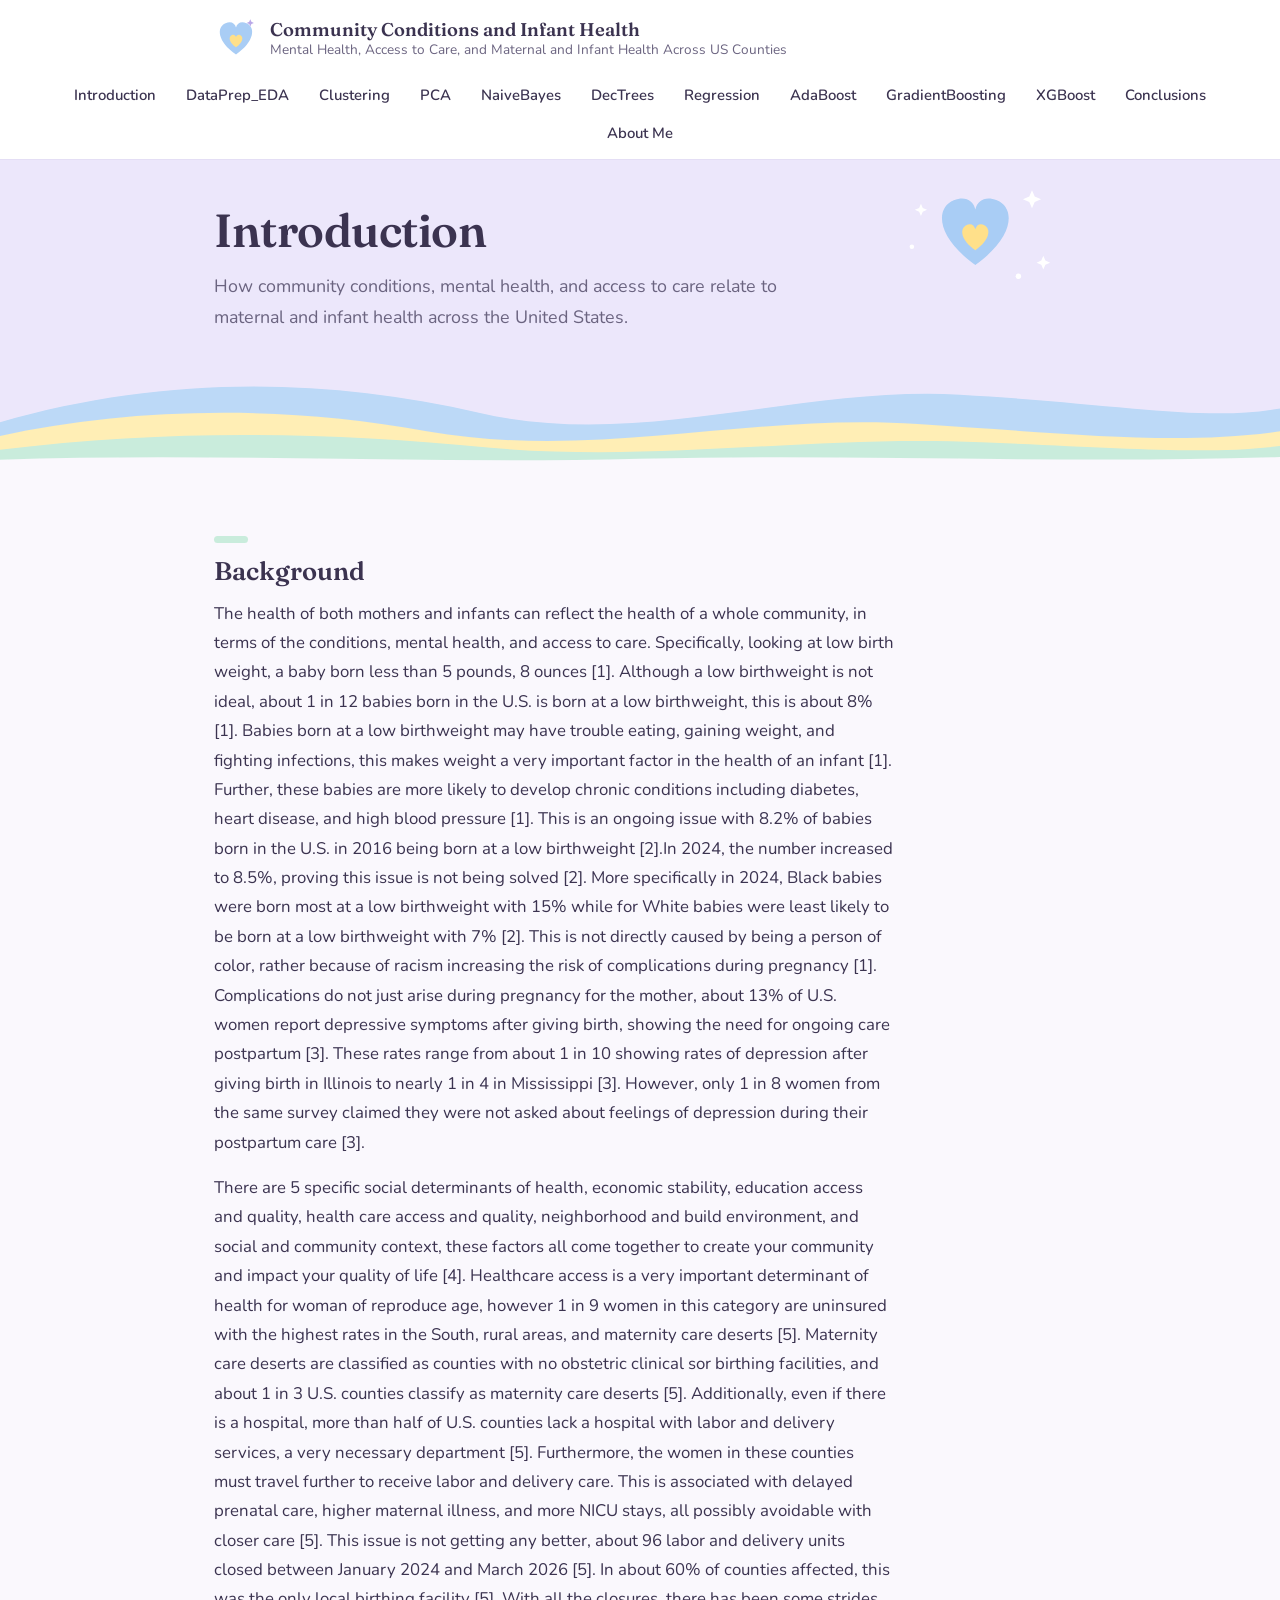
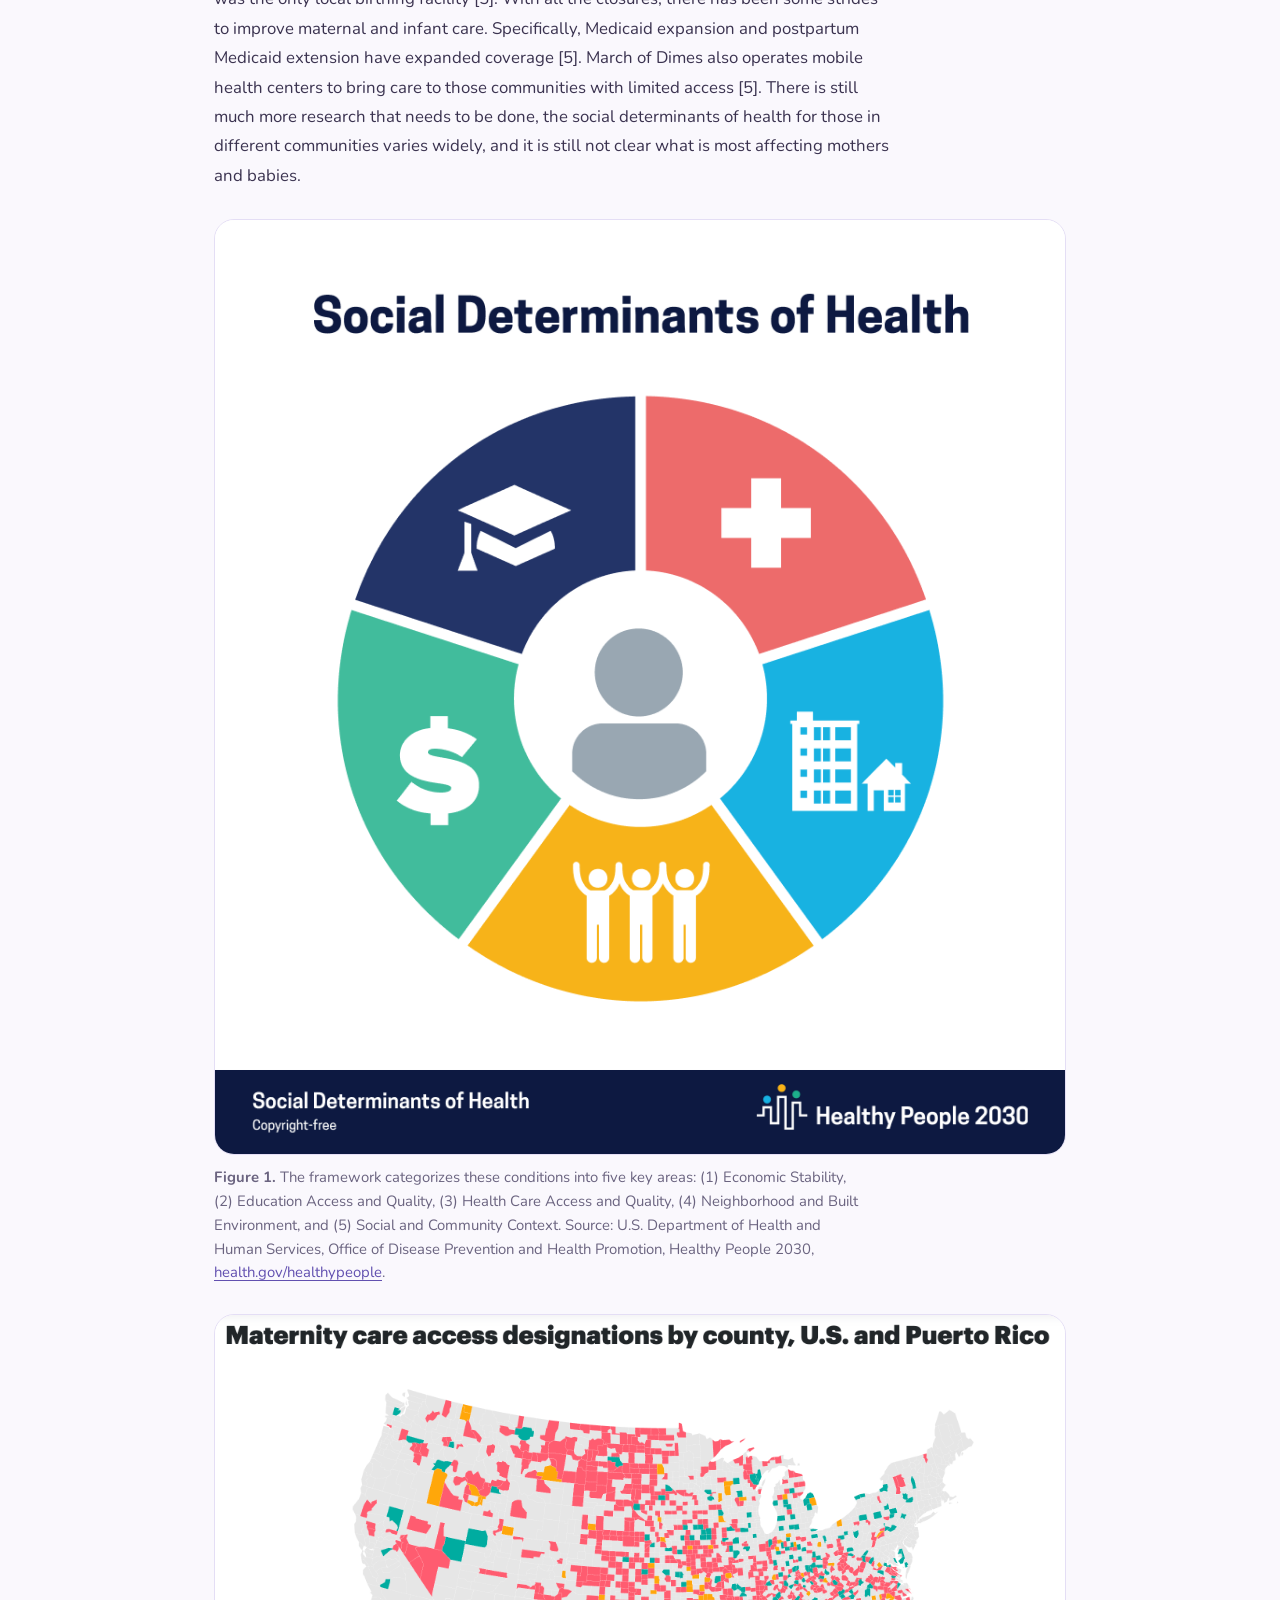
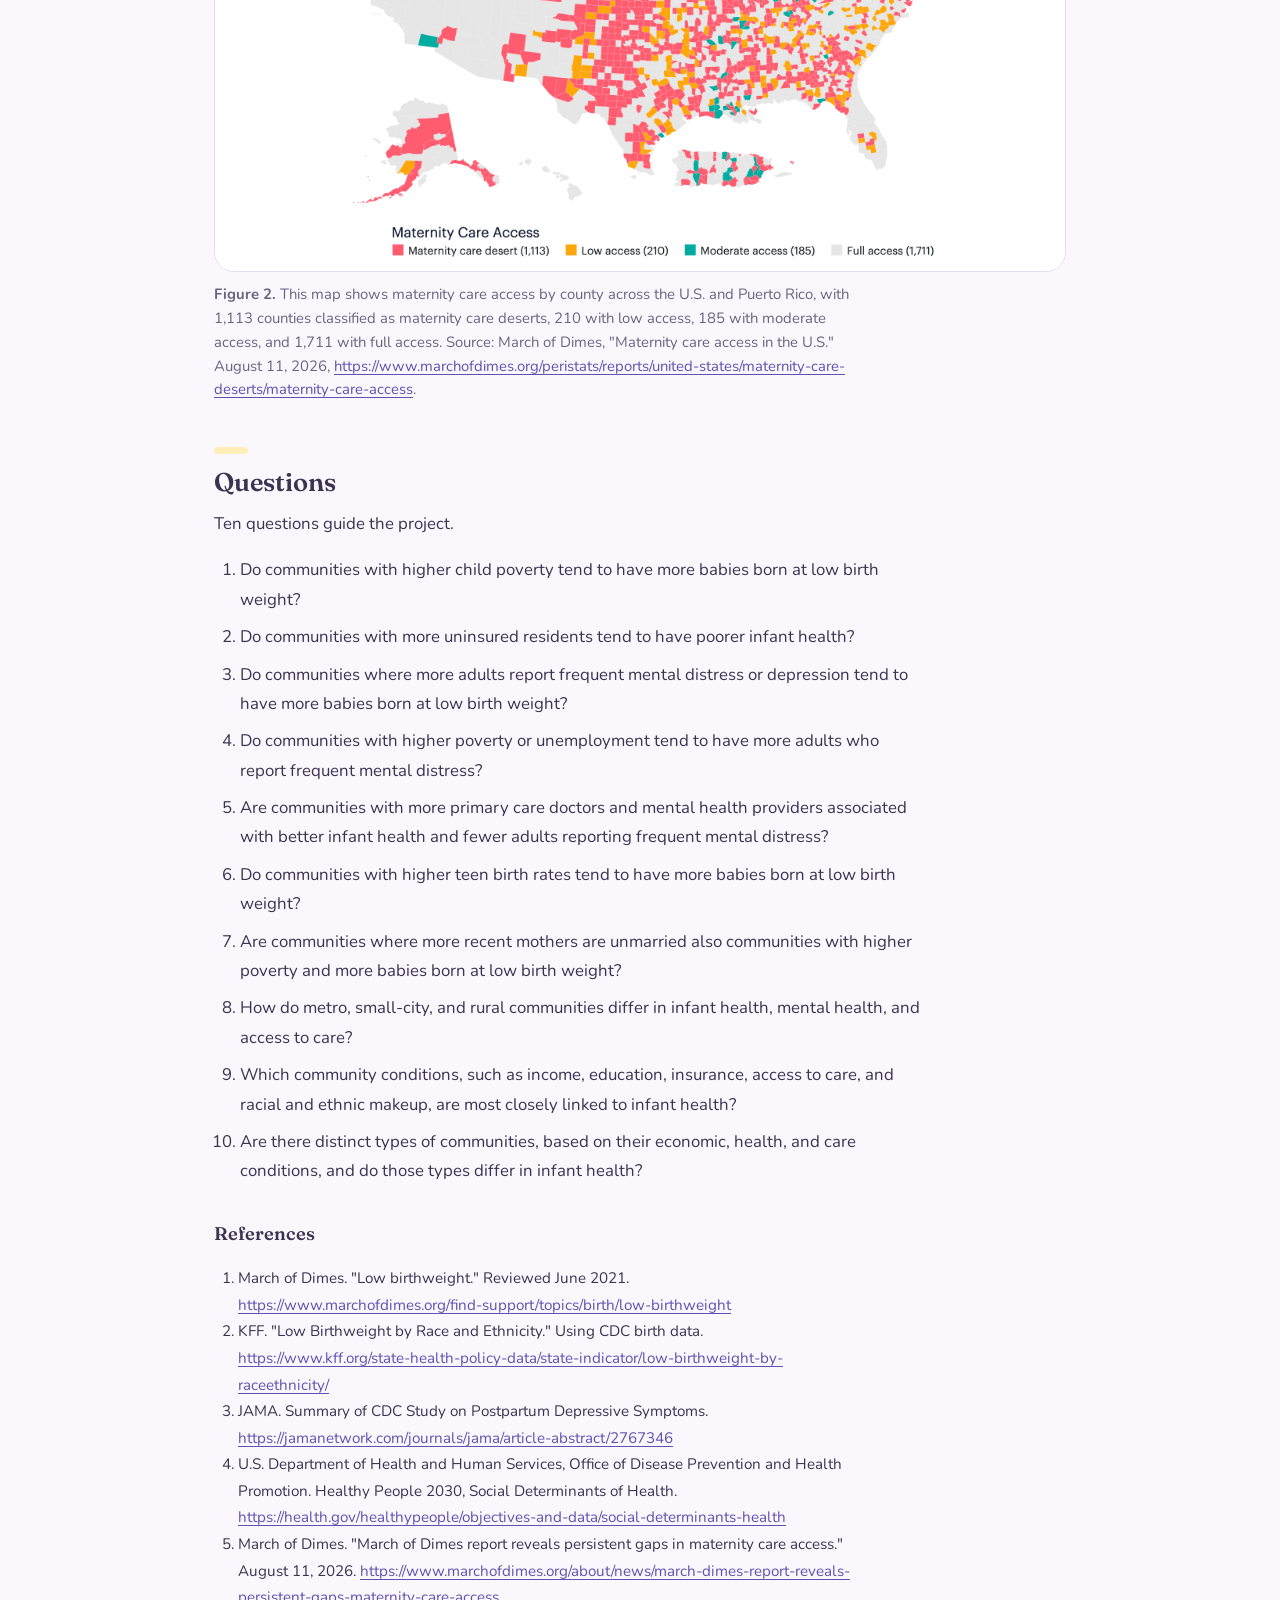
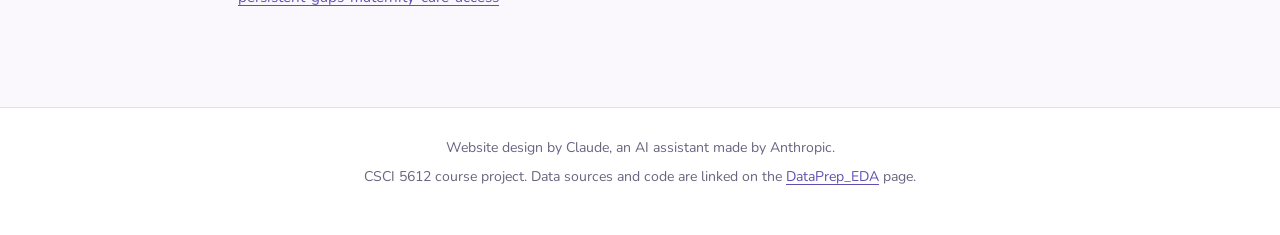
==== index.html @ 8f5b1556 "Revise Figure 2 caption in index.html Updated the caption for Figure 2 to reflect a new source and t" ====
<!DOCTYPE html>
<html lang="en">
<head>
<meta charset="utf-8">
<meta name="viewport" content="width=device-width, initial-scale=1">
<title>Introduction | Community Conditions and Infant Health</title>
<link rel="preconnect" href="https://fonts.googleapis.com">
<link rel="preconnect" href="https://fonts.gstatic.com" crossorigin>
<link href="https://fonts.googleapis.com/css2?family=Fraunces:opsz,wght@9..144,400;9..144,600&family=Nunito:wght@400;600;700&display=swap" rel="stylesheet">
<link rel="stylesheet" href="style.css">
</head>
<body>
<a class="skip" href="#main">Skip to content</a>
<header class="top">
  <div class="wrap">
    <a class="brand" href="index.html">
      <svg class="logo" viewBox="0 0 40 40" aria-hidden="true"><path d="M20 35 C3 23 2 10 10.5 6.5 C15.5 4.5 19 6.5 20 10.5 C21 6.5 24.5 4.5 29.5 6.5 C38 10 37 23 20 35 Z" fill="#a9cdf5"/><path d="M20 28.5 C13.5 24 13 19 16 17.5 C18 16.5 19.5 17.5 20 19.2 C20.5 17.5 22 16.5 24 17.5 C27 19 26.5 24 20 28.5 Z" fill="#ffe08a"/><path d="M33 3l1 2.3 2.3 1-2.3 1L33 9.6l-1-2.3-2.3-1 2.3-1z" fill="#b9a8e8"/></svg>
      <span class="brand-text"><span class="site-title">Community Conditions and Infant Health</span><span class="site-sub">Mental Health, Access to Care, and Maternal and Infant Health Across US Counties</span></span>
    </a>
  </div>
</header>
<nav class="tabs" aria-label="Project sections">
  <div class="wrap">
        <ul>
          <li><a class="tab" href="index.html">Introduction</a></li>
          <li><a class="tab" href="dataprep_eda.html">DataPrep_EDA</a></li>
          <li><a class="tab" href="clustering.html">Clustering</a></li>
          <li><a class="tab" href="pca.html">PCA</a></li>
          <li><a class="tab" href="naivebayes.html">NaiveBayes</a></li>
          <li><a class="tab" href="dectrees.html">DecTrees</a></li>
          <li><a class="tab" href="regression.html">Regression</a></li>
          <li><a class="tab" href="adaboost.html">AdaBoost</a></li>
          <li><a class="tab" href="gradientboosting.html">GradientBoosting</a></li>
          <li><a class="tab" href="xgboost.html">XGBoost</a></li>
          <li><a class="tab" href="conclusions.html">Conclusions</a></li>
          <li><a class="tab" href="about.html">About Me</a></li>
    </ul>
  </div>
</nav>
<div class="band">
  <div class="wrap band-inner">
    <div class="band-text">
      <h1>Introduction</h1>
      <p class="lede">How community conditions, mental health, and access to care relate to maternal and infant health across the United States.</p>
    </div>
    <svg class="art" viewBox="0 0 150 110" aria-hidden="true"><g transform="translate(30 12)"><path d="M40 70 C6 46 4 20 21 13 C31 9 38 13 40 21 C42 13 49 9 59 13 C76 20 74 46 40 70 Z" fill="#a9cdf5"/><path d="M40 57 C27 48 26 38 32 35 C36 33 39 35 40 38.5 C41 35 44 33 48 35 C54 38 53 48 40 57 Z" fill="#ffe08a"/></g><g fill="#ffffff"><path d="M120 16l2.4 5.6 5.6 2.4-5.6 2.4-2.4 5.6-2.4-5.6-5.6-2.4 5.6-2.4z"/><path d="M22 28l1.6 3.8 3.8 1.6-3.8 1.6L22 38.8l-1.6-3.8-3.8-1.6 3.8-1.6z"/><path d="M130 74l1.8 4.2 4.2 1.8-4.2 1.8-1.8 4.2-1.8-4.2-4.2-1.8 4.2-1.8z"/></g><circle cx="108" cy="92" r="2.4" fill="#ffffff"/><circle cx="14" cy="66" r="2" fill="#ffffff"/></svg>
  </div>
  <svg class="hills" viewBox="0 0 1200 120" preserveAspectRatio="none" aria-hidden="true"><path fill="#bcd9f7" d="M0,70 C150,20 300,20 450,60 C600,100 750,30 900,40 C1050,50 1130,70 1200,55 L1200,120 L0,120 Z"/><path fill="#ffeeb5" d="M0,85 C120,55 260,50 400,80 C560,112 700,60 860,72 C1000,82 1100,96 1200,80 L1200,120 L0,120 Z"/><path fill="#c9ecdc" d="M0,100 C160,78 300,80 460,98 C620,114 760,84 920,92 C1050,98 1130,106 1200,96 L1200,120 L0,120 Z"/><path fill="#faf8fd" d="M0,111 C200,103 400,116 600,110 C800,104 1000,116 1200,108 L1200,120 L0,120 Z"/></svg>
</div>
<main id="main" class="wrap">

    <h2>Background</h2>
    <p>The health of both mothers and infants can reflect the health of a whole community, in terms of 
      the conditions, mental health, and access to care. Specifically, looking at low birth weight, a baby 
      born less than 5 pounds, 8 ounces [1]. Although a low birthweight is not ideal, about 1 in 12 babies 
      born in the U.S. is born at a low birthweight, this is about 8% [1]. Babies born at a low birthweight 
      may have trouble eating, gaining weight, and fighting infections, this makes weight a very important 
      factor in the health of an infant [1]. Further, these babies are more likely to develop chronic conditions 
      including diabetes, heart disease, and high blood pressure [1]. This is an ongoing issue with 8.2% of 
      babies born in the U.S. in 2016 being born at a low birthweight [2].In 2024, the number increased to 8.5%, 
      proving this issue is not being solved [2]. More specifically in 2024, Black babies were born most at a low 
      birthweight with 15% while for White babies were least likely to be born at a low birthweight with 7% [2]. 
      This is not directly caused by being a person of color, rather because of racism increasing the risk of 
      complications during pregnancy [1]. Complications do not just arise during pregnancy for the mother, about 
      13% of U.S. women report depressive symptoms after giving birth, showing the need for ongoing care postpartum [3]. 
      These rates range from about 1 in 10 showing rates of depression after giving birth in Illinois to nearly 1 in 4 
      in Mississippi [3]. However, only 1 in 8 women from the same survey claimed they were not asked about feelings of 
      depression during their postpartum care [3]. </p>
    <p>There are 5 specific social determinants of health, economic stability, education access and quality, health care
      access and quality, neighborhood and build environment, and social and community context, these factors all come together 
      to create your community and impact your quality of life [4]. Healthcare access is a very important determinant of health 
      for woman of reproduce age, however 1 in 9 women in this category are uninsured with the highest rates in the South, rural 
      areas, and maternity care deserts [5]. Maternity care deserts are classified as counties with no obstetric clinical sor birthing 
      facilities, and about 1 in 3 U.S. counties classify as maternity care deserts [5]. Additionally, even if there is a hospital, 
      more than half of U.S. counties lack a hospital with labor and delivery services, a very necessary department [5]. Furthermore, 
      the women in these counties must travel further to receive labor and delivery care. This is associated with delayed prenatal 
      care, higher maternal illness, and more NICU stays, all possibly avoidable with closer care [5]. This issue is not getting 
      any better, about 96 labor and delivery units closed between January 2024 and March 2026 [5]. In about 60% of counties 
      affected, this was the only local birthing facility [5]. With all the closures, there has been some strides to improve 
      maternal and infant care. Specifically, Medicaid expansion and postpartum Medicaid extension have expanded coverage [5]. 
      March of Dimes also operates mobile health centers to bring care to those communities with limited access [5]. There is 
      still much more research that needs to be done, the social determinants of health for those in different communities varies 
      widely, and it is still not clear what is most affecting mothers and babies. </p>
    <figure>
  <div class="figbox">
    <a href="images/intro_1.png"><img src="images/intro_1.png" alt="Healthy People 2030 framework showing five areas of social determinants of health" loading="lazy" onerror="this.closest('.figbox').classList.add('missing')"></a>
    <div class="ph">Figure 1 goes here. Save the image as <code>images/intro_1.png</code>.<br>Idea: the Healthy People 2030 social determinants of health graphic</div>
  </div>
  <figcaption><strong>Figure 1.</strong> <span>The framework categorizes these conditions into five key areas: (1) Economic Stability, (2) Education Access and Quality, (3) Health Care Access and Quality, (4) Neighborhood and Built Environment, and (5) Social and Community Context. Source: U.S. Department of Health and Human Services, Office of Disease Prevention and Health Promotion, Healthy People 2030, <a href="https://health.gov/healthypeople/objectives-and-data/social-determinants-health">health.gov/healthypeople</a>.</span></figcaption>
</figure>
  <figure>
  <div class="figbox">
    <a href="images/intro_2.png"><img src="images/intro_2.png" alt="Map of maternity care access designations by U.S. county, showing maternity care deserts, low access, moderate access, and full access areas" loading="lazy" onerror="this.closest('.figbox').classList.add('missing')"></a>
    <div class="ph">Figure 2 goes here. Save the image as <code>images/intro_2.png</code>.<br>Idea: map of maternity care access by county</div>
  </div>
  <figcaption><strong>Figure 2.</strong> <span>This map shows maternity care access by county across the U.S. and Puerto Rico, with 1,113 counties classified as maternity care deserts, 210 with low access, 185 with moderate access, and 1,711 with full access. Source: March of Dimes, "Maternity care access in the U.S." August 11, 2026, <a href="https://www.marchofdimes.org/peristats/reports/united-states/maternity-care-deserts/maternity-care-access">https://www.marchofdimes.org/peristats/reports/united-states/maternity-care-deserts/maternity-care-access</a>.</span></figcaption>
</figure>
  
    <h2>Questions</h2>
    <p>Ten questions guide the project.</p>
    <ol class="questions">
      <li>Do communities with higher child poverty tend to have more babies born at low birth weight?</li>
      <li>Do communities with more uninsured residents tend to have poorer infant health?</li>
      <li>Do communities where more adults report frequent mental distress or depression tend to have more babies born at low birth weight?</li>
      <li>Do communities with higher poverty or unemployment tend to have more adults who report frequent mental distress?</li>
      <li>Are communities with more primary care doctors and mental health providers associated with better infant health and fewer adults reporting frequent mental distress?</li>
      <li>Do communities with higher teen birth rates tend to have more babies born at low birth weight?</li>
      <li>Are communities where more recent mothers are unmarried also communities with higher poverty and more babies born at low birth weight?</li>
      <li>How do metro, small-city, and rural communities differ in infant health, mental health, and access to care?</li>
      <li>Which community conditions, such as income, education, insurance, access to care, and racial and ethnic makeup, are most closely linked to infant health?</li>
      <li>Are there distinct types of communities, based on their economic, health, and care conditions, and do those types differ in infant health?</li>
    </ol>
<div class="intro-references" style="margin: 2rem 0; font-size: 0.95rem;">
  <h3>References</h3>
  <ol style="padding-left: 1.5rem;">
    <li>March of Dimes. "Low birthweight." Reviewed June 2021. <a href="https://www.marchofdimes.org/find-support/topics/birth/low-birthweight" target="_blank">https://www.marchofdimes.org/find-support/topics/birth/low-birthweight</a></li>
    <li>KFF. "Low Birthweight by Race and Ethnicity." Using CDC birth data. <a href="https://www.kff.org/state-health-policy-data/state-indicator/low-birthweight-by-raceethnicity/" target="_blank">https://www.kff.org/state-health-policy-data/state-indicator/low-birthweight-by-raceethnicity/</a></li>
    <li>JAMA. Summary of CDC Study on Postpartum Depressive Symptoms. <a href="https://jamanetwork.com/journals/jama/article-abstract/2767346" target="_blank">https://jamanetwork.com/journals/jama/article-abstract/2767346</a></li>
    <li>U.S. Department of Health and Human Services, Office of Disease Prevention and Health Promotion. Healthy People 2030, Social Determinants of Health. <a href="https://health.gov/healthypeople/objectives-and-data/social-determinants-health" target="_blank">https://health.gov/healthypeople/objectives-and-data/social-determinants-health</a></li>
    <li>March of Dimes. "March of Dimes report reveals persistent gaps in maternity care access." August 11, 2026. <a href="https://www.marchofdimes.org/about/news/march-dimes-report-reveals-persistent-gaps-maternity-care-access" target="_blank">https://www.marchofdimes.org/about/news/march-dimes-report-reveals-persistent-gaps-maternity-care-access</a></li>
  </ol>
</div>
</main>
<footer class="foot">
  <div class="wrap">
    <p>Website design by Claude, an AI assistant made by Anthropic.</p>
    <p>CSCI 5612 course project. Data sources and code are linked on the <a href="dataprep_eda.html">DataPrep_EDA</a> page.</p>
  </div>
</footer>
</body>
</html>
---- style.css ----
/* Soft nursery theme: pastel tiers, rounded shapes, top tab bar */
:root {
  --paper: #faf8fd;
  --white: #ffffff;
  --sky: #ece7fb;
  --ink: #3b3350;
  --muted: #6b6480;
  --line: #e4def5;
  --lilac: #cfc2f5;
  --lilac-soft: #f0ebfc;
  --link: #6250b0;
  --mint: #c9ecdc;
  --butter: #ffeeb5;
  --blue: #bcd9f7;
  --draft-bg: #fff6d4;
  --draft-line: #e2b93f;
  --draft-ink: #5c4a0e;
  --display: "Fraunces", Georgia, "Times New Roman", serif;
  --body: "Nunito", ui-rounded, "SF Pro Rounded", system-ui, -apple-system, "Segoe UI", sans-serif;
}

* { box-sizing: border-box; }

html { scroll-padding-top: 72px; }

body {
  margin: 0;
  background: var(--paper);
  color: var(--ink);
  font-family: var(--body);
  font-size: 1.05rem;
  line-height: 1.75;
}

a { color: var(--link); text-underline-offset: 3px; }
a:hover { text-decoration-thickness: 2px; }
:focus-visible { outline: 3px solid var(--link); outline-offset: 2px; border-radius: 4px; }

.skip { position: absolute; left: -999px; top: 8px; z-index: 20; padding: 8px 14px; border-radius: 999px; background: var(--white); color: var(--ink); }
.skip:focus { left: 8px; }

.wrap { width: 100%; max-width: 900px; margin: 0 auto; padding-left: 24px; padding-right: 24px; }

/* brand */
.top { background: var(--white); }
.brand { display: flex; align-items: center; gap: 12px; padding: 16px 0 10px; color: var(--ink); text-decoration: none; }
.logo { width: 44px; height: 44px; flex: none; }
.brand-text { display: flex; flex-direction: column; line-height: 1.25; }
.site-title { font-family: var(--display); font-weight: 600; font-size: 1.15rem; }
.site-sub { color: var(--muted); font-size: 0.85rem; }

/* tab bar */
.tabs { position: sticky; top: 0; z-index: 10; background: rgba(255, 255, 255, 0.94); border-bottom: 1px solid var(--line); backdrop-filter: blur(6px); }
.tabs .wrap { max-width: 1240px; }
.tabs ul { display: flex; flex-wrap: wrap; justify-content: center; gap: 4px; margin: 0; padding: 8px 0; list-style: none; }
.tabs li { max-width: none; }
.tab { display: block; padding: 6px 13px; border-radius: 999px; color: var(--ink); font-size: 0.93rem; font-weight: 600; line-height: 1.5; text-decoration: none; }
.tab:hover { background: var(--lilac-soft); }
.tab[aria-current="page"] { background: var(--lilac); font-weight: 700; }

/* page title band */
.band { position: relative; background: var(--sky); }
.band-inner { position: relative; padding-top: 44px; padding-bottom: 28px; }
.band-text { position: relative; z-index: 1; }
.art { position: absolute; right: 24px; top: 12px; width: 170px; height: auto; }
.hills { display: block; width: 100%; height: 110px; margin-top: -4px; }

h1 { margin: 0 0 0.3em; font-family: var(--display); font-weight: 600; font-size: clamp(2rem, 5vw, 2.9rem); line-height: 1.15; letter-spacing: -0.01em; }
.lede { max-width: 52ch; margin: 0; color: var(--muted); font-size: 1.12rem; }

/* content */
main { padding-top: 24px; padding-bottom: 64px; }

h2 { margin: 2.8rem 0 0.7rem; font-family: var(--display); font-weight: 600; font-size: 1.6rem; line-height: 1.25; }
h2::before { content: ""; display: block; width: 34px; height: 7px; margin-bottom: 12px; border-radius: 999px; background: var(--mint); }
h2:nth-of-type(3n+2)::before { background: var(--butter); }
h2:nth-of-type(3n)::before { background: var(--blue); }

h3 { margin: 1.8rem 0 0.4rem; font-family: var(--display); font-weight: 600; font-size: 1.15rem; }

p, li { max-width: 68ch; }
p { margin: 0 0 1rem; }

.contents { display: flex; flex-wrap: wrap; gap: 8px; margin: 0 0 0.5rem; padding: 0; list-style: none; }
.contents li { max-width: none; }
.contents a { display: block; padding: 3px 14px; border-radius: 999px; background: var(--lilac-soft); text-decoration: none; font-weight: 600; font-size: 0.92rem; }
.contents a:hover { background: var(--lilac); }

.questions { padding-left: 1.6rem; }
.questions li { margin-bottom: 0.5rem; }
.draft-li { padding: 3px 12px; border-radius: 10px; background: var(--draft-bg); color: var(--draft-ink); }

/* draft notes and empty states */
.draft { max-width: 68ch; margin: 1rem 0; padding: 12px 18px; border: 2px dashed var(--draft-line); border-radius: 16px; background: var(--draft-bg); color: var(--draft-ink); font-size: 0.97rem; line-height: 1.6; }
.draft::before { content: "Draft note. Replace this box. "; font-weight: 700; }
.draft-inline { padding: 0 6px; border-radius: 6px; background: var(--draft-bg); color: var(--draft-ink); }
.soon { padding: 6px 0 6px 16px; border-left: 4px solid var(--lilac); color: var(--muted); }

/* tables */
.table-wrap { margin: 1rem 0 1.6rem; overflow-x: auto; border: 1px solid var(--line); border-radius: 16px; background: var(--white); }
table { width: 100%; border-collapse: collapse; font-size: 0.93rem; line-height: 1.5; }
th, td { padding: 11px 14px; border-bottom: 1px solid var(--line); text-align: left; vertical-align: top; }
tbody tr:last-child td { border-bottom: 0; }
th { background: var(--lilac-soft); font-weight: 700; }
.num { text-align: right; white-space: nowrap; font-variant-numeric: tabular-nums; }
th.num { text-align: right; }

/* code */
pre { margin: 0.5rem 0 1.4rem; padding: 14px 18px; overflow-x: auto; border-radius: 16px; background: var(--lilac-soft); font-size: 0.85rem; line-height: 1.6; }
code { font-family: ui-monospace, SFMono-Regular, Menlo, Consolas, monospace; font-size: 0.9em; }
pre code { font-size: inherit; }

details { margin: 1rem 0; }
summary { cursor: pointer; font-weight: 700; }

/* figures */
figure { margin: 1.8rem 0; }
.figbox { overflow: hidden; border: 1px solid var(--line); border-radius: 20px; background: var(--white); }
.figbox img { display: block; width: 100%; height: auto; }
.figbox .ph { display: none; margin: 12px; padding: 56px 24px; border: 2px dashed var(--draft-line); border-radius: 14px; background: var(--draft-bg); color: var(--draft-ink); font-size: 0.95rem; text-align: center; }
.figbox.missing img { display: none; }
.figbox.missing .ph { display: block; }
figcaption { max-width: 72ch; margin-top: 0.7rem; color: var(--muted); font-size: 0.93rem; line-height: 1.6; }
.figrow { display: grid; grid-template-columns: repeat(auto-fit, minmax(240px, 1fr)); gap: 20px; }
.figrow figure { margin: 0.5rem 0; }
.figrow .ph { padding: 32px 12px; }

/* footer */
.foot { padding: 28px 0 40px; background: var(--white); border-top: 1px solid var(--line); color: var(--muted); font-size: 0.88rem; text-align: center; }
.foot p { max-width: none; margin: 0 0 0.3rem; }

/* narrow screens */
@media (max-width: 760px) {
  .wrap { padding-left: 16px; padding-right: 16px; }
  .site-sub { display: none; }
  .tabs ul { flex-wrap: nowrap; justify-content: flex-start; overflow-x: auto; }
  .tab { white-space: nowrap; }
  .art { display: none; }
  .band-inner { padding-top: 32px; }
  .hills { height: 72px; }
}
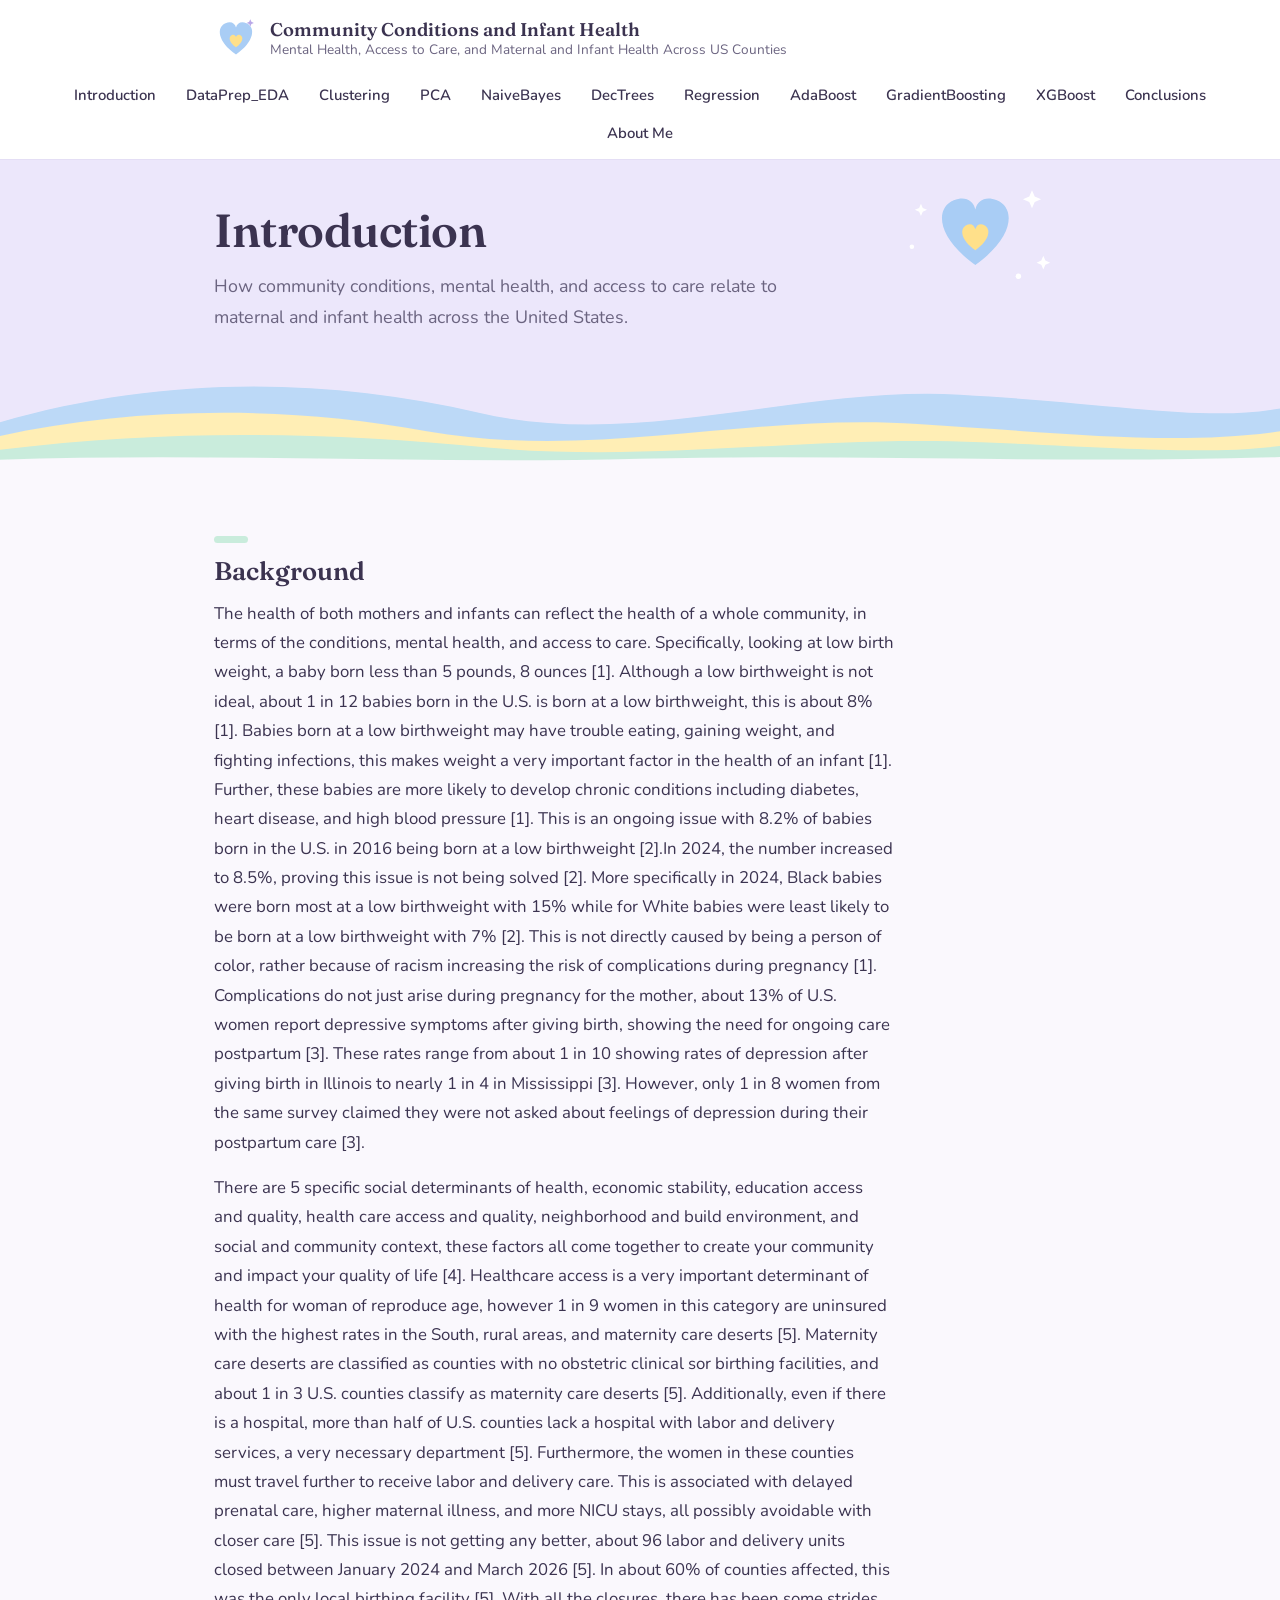
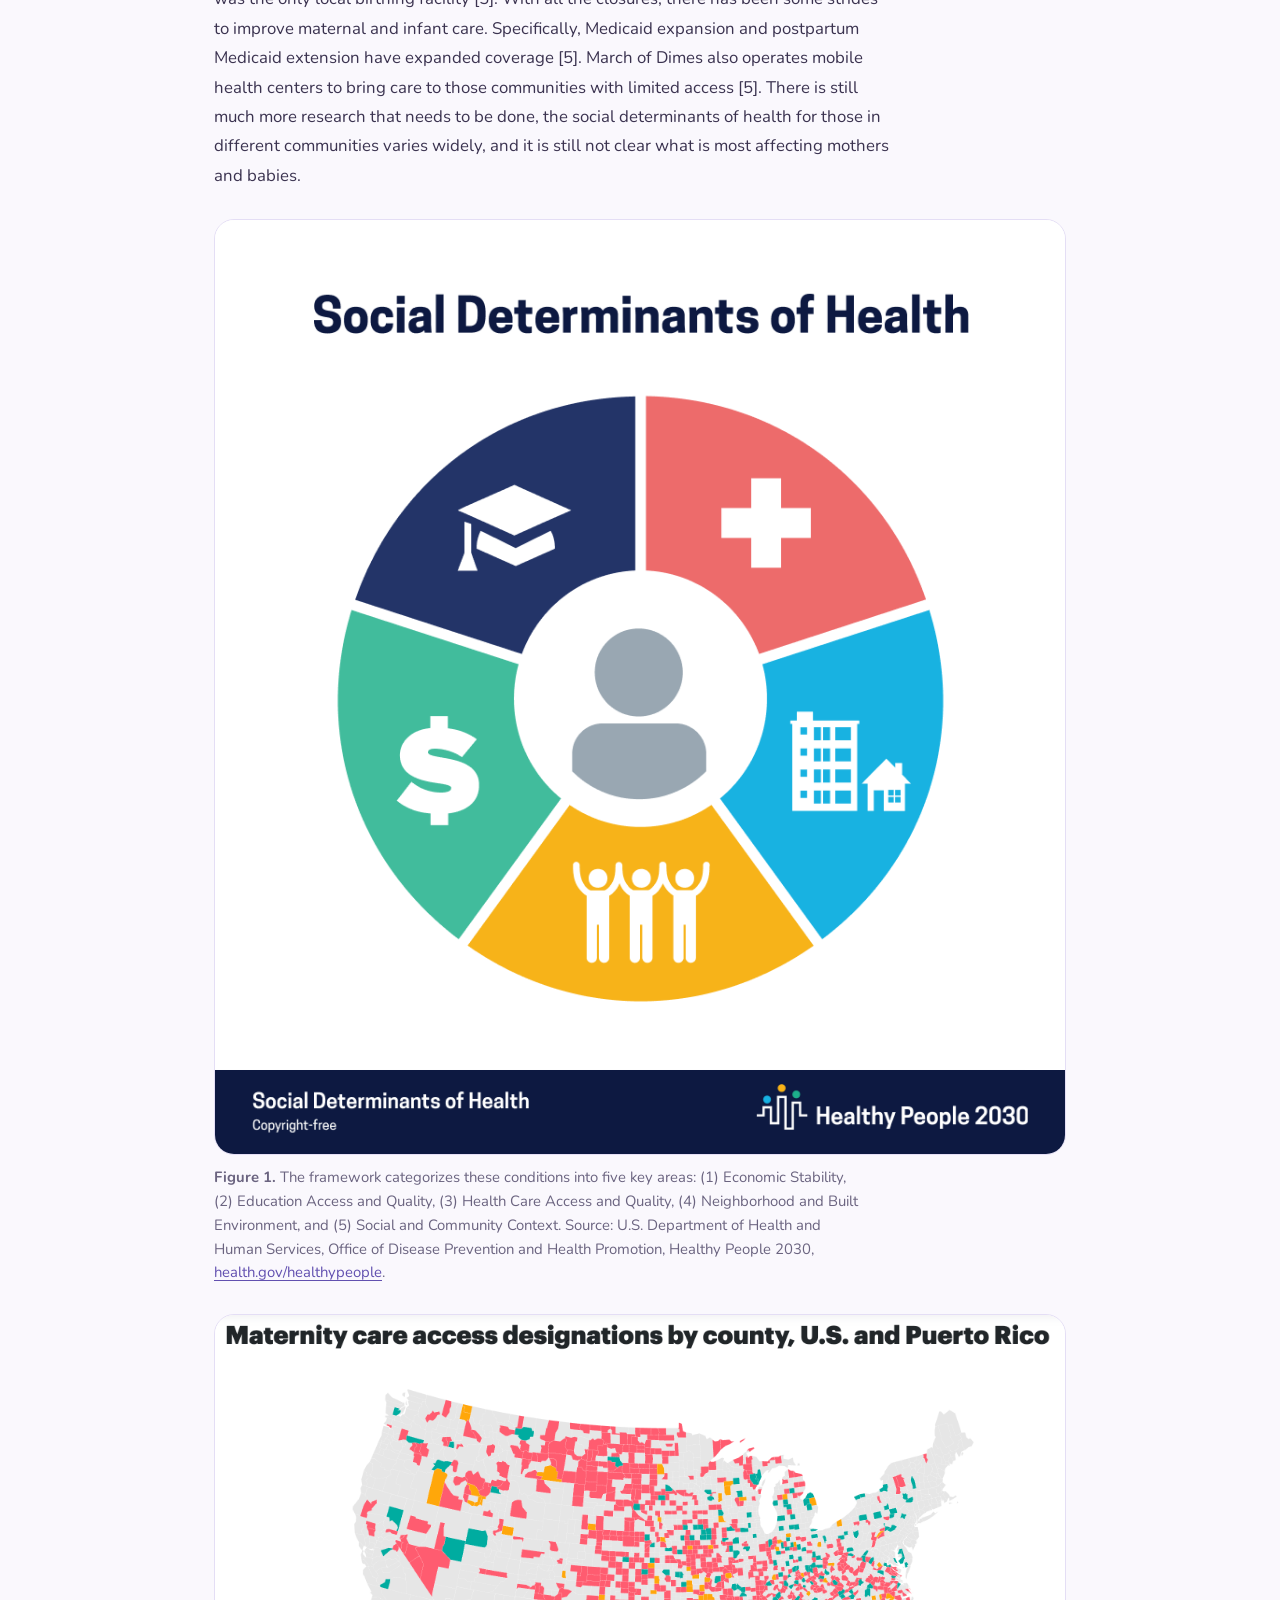
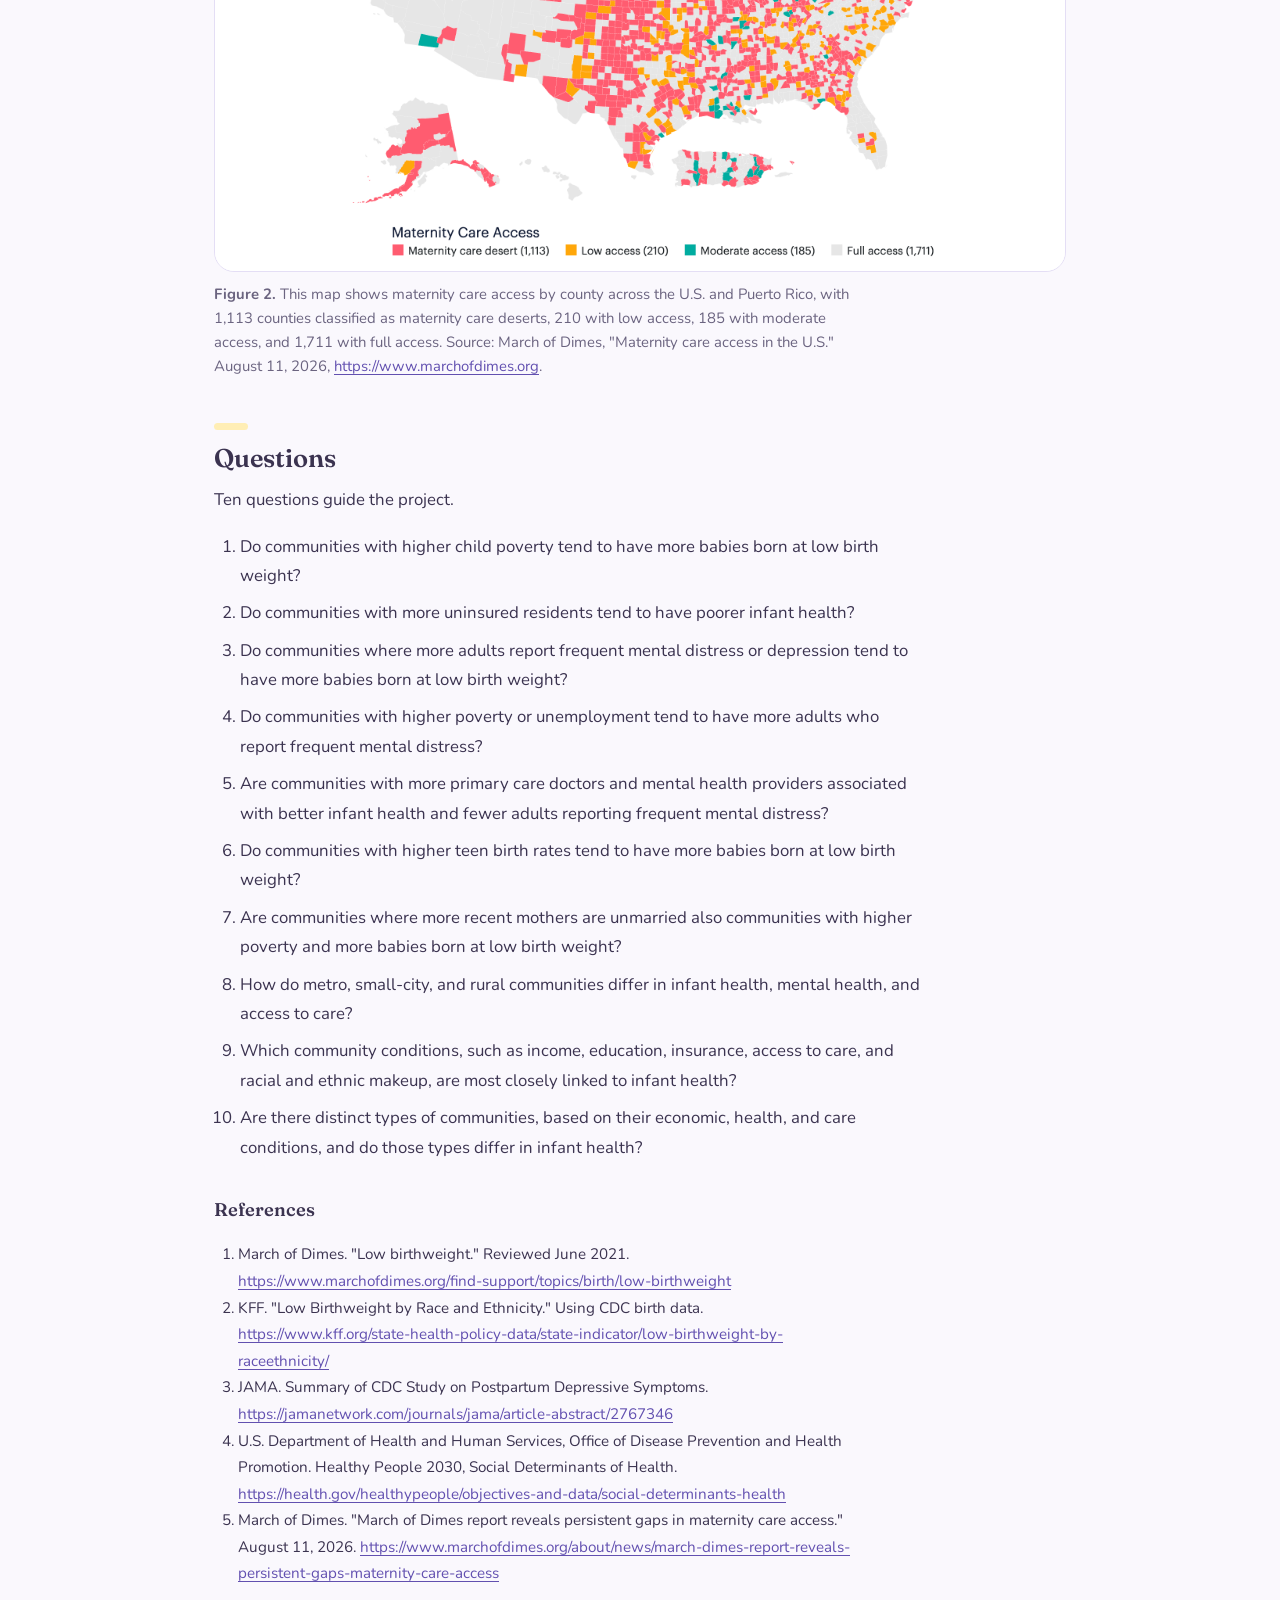
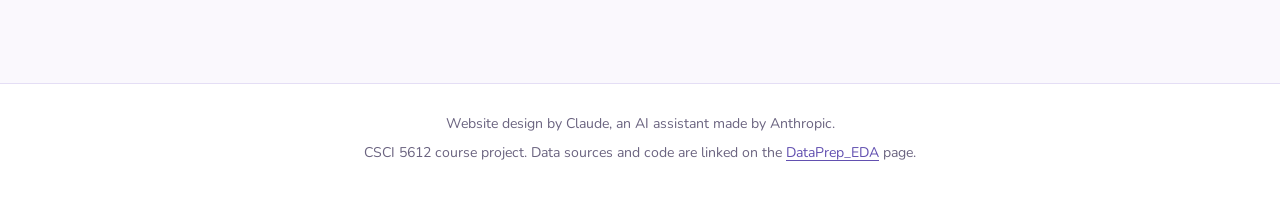
==== commit 345fc3c9: "Revise Figure 2 caption in index.html Updated the figure caption for Figure 2 to include a shortened" ====
--- a/index.html
+++ b/index.html
@@ -93,7 +93,7 @@
     <a href="images/intro_2.png"><img src="images/intro_2.png" alt="Map of maternity care access designations by U.S. county, showing maternity care deserts, low access, moderate access, and full access areas" loading="lazy" onerror="this.closest('.figbox').classList.add('missing')"></a>
     <div class="ph">Figure 2 goes here. Save the image as <code>images/intro_2.png</code>.<br>Idea: map of maternity care access by county</div>
   </div>
-  <figcaption><strong>Figure 2.</strong> <span>This map shows maternity care access by county across the U.S. and Puerto Rico, with 1,113 counties classified as maternity care deserts, 210 with low access, 185 with moderate access, and 1,711 with full access. Source: March of Dimes, "Maternity care access in the U.S." August 11, 2026, <a href="https://www.marchofdimes.org/peristats/reports/united-states/maternity-care-deserts/maternity-care-access">https://www.marchofdimes.org/peristats/reports/united-states/maternity-care-deserts/maternity-care-access</a>.</span></figcaption>
+  <figcaption><strong>Figure 2.</strong> <span>This map shows maternity care access by county across the U.S. and Puerto Rico, with 1,113 counties classified as maternity care deserts, 210 with low access, 185 with moderate access, and 1,711 with full access. Source: March of Dimes, "Maternity care access in the U.S." August 11, 2026, <a href="https://www.marchofdimes.org/peristats/reports/united-states/maternity-care-deserts/maternity-care-access">https://www.marchofdimes.org</a>.</span></figcaption>
 </figure>
   
     <h2>Questions</h2>
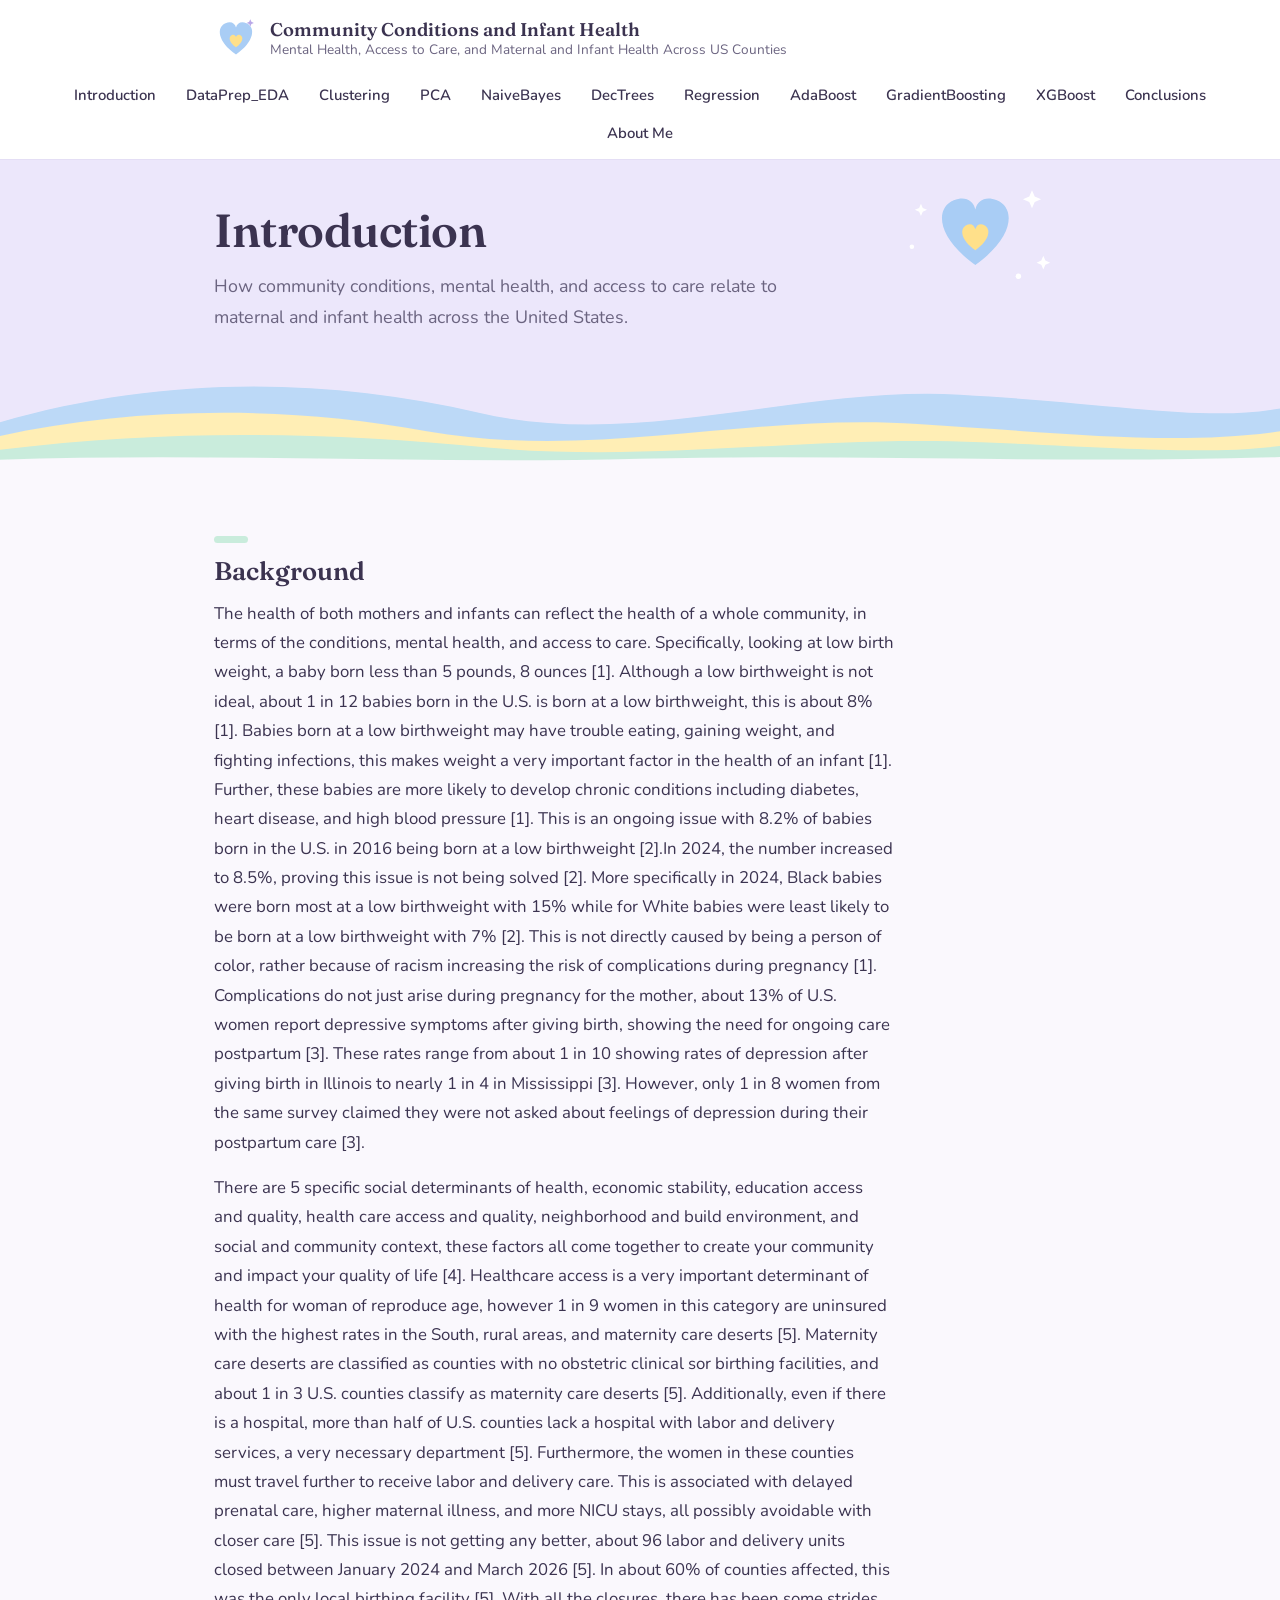
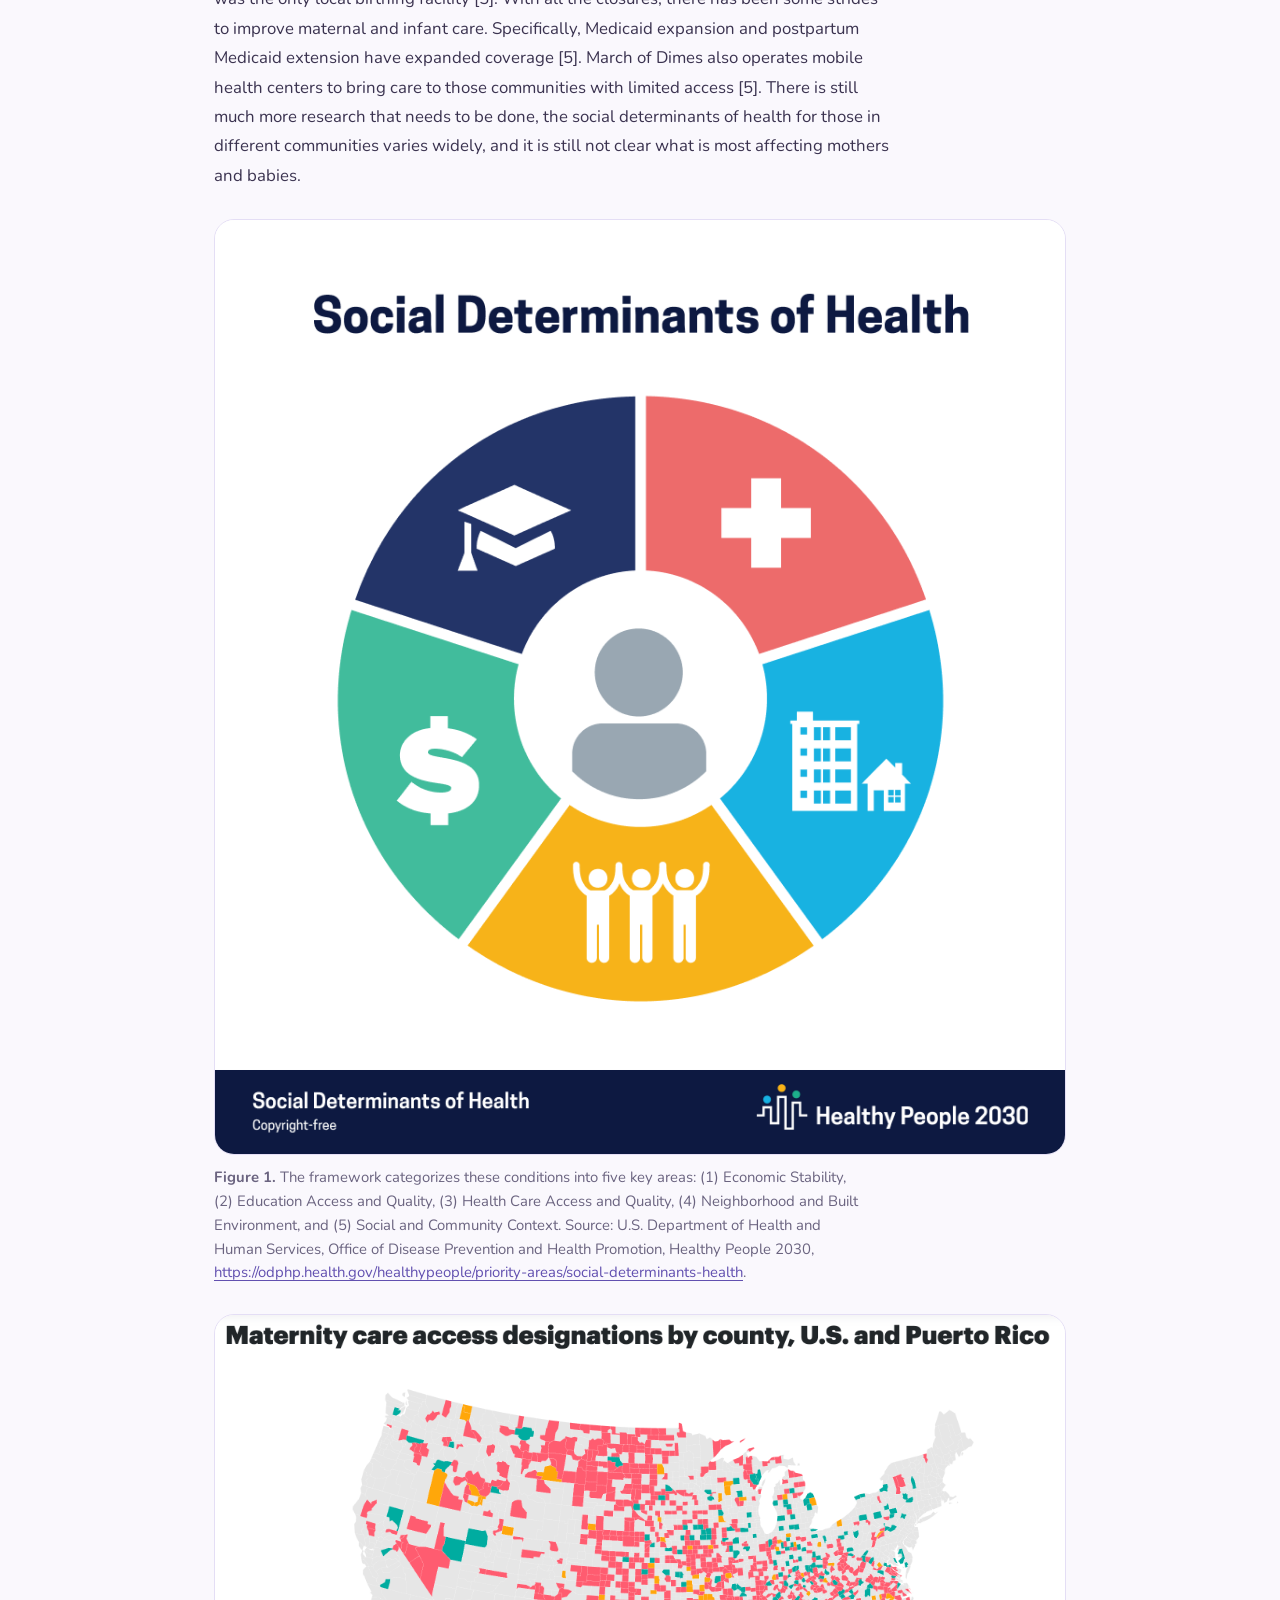
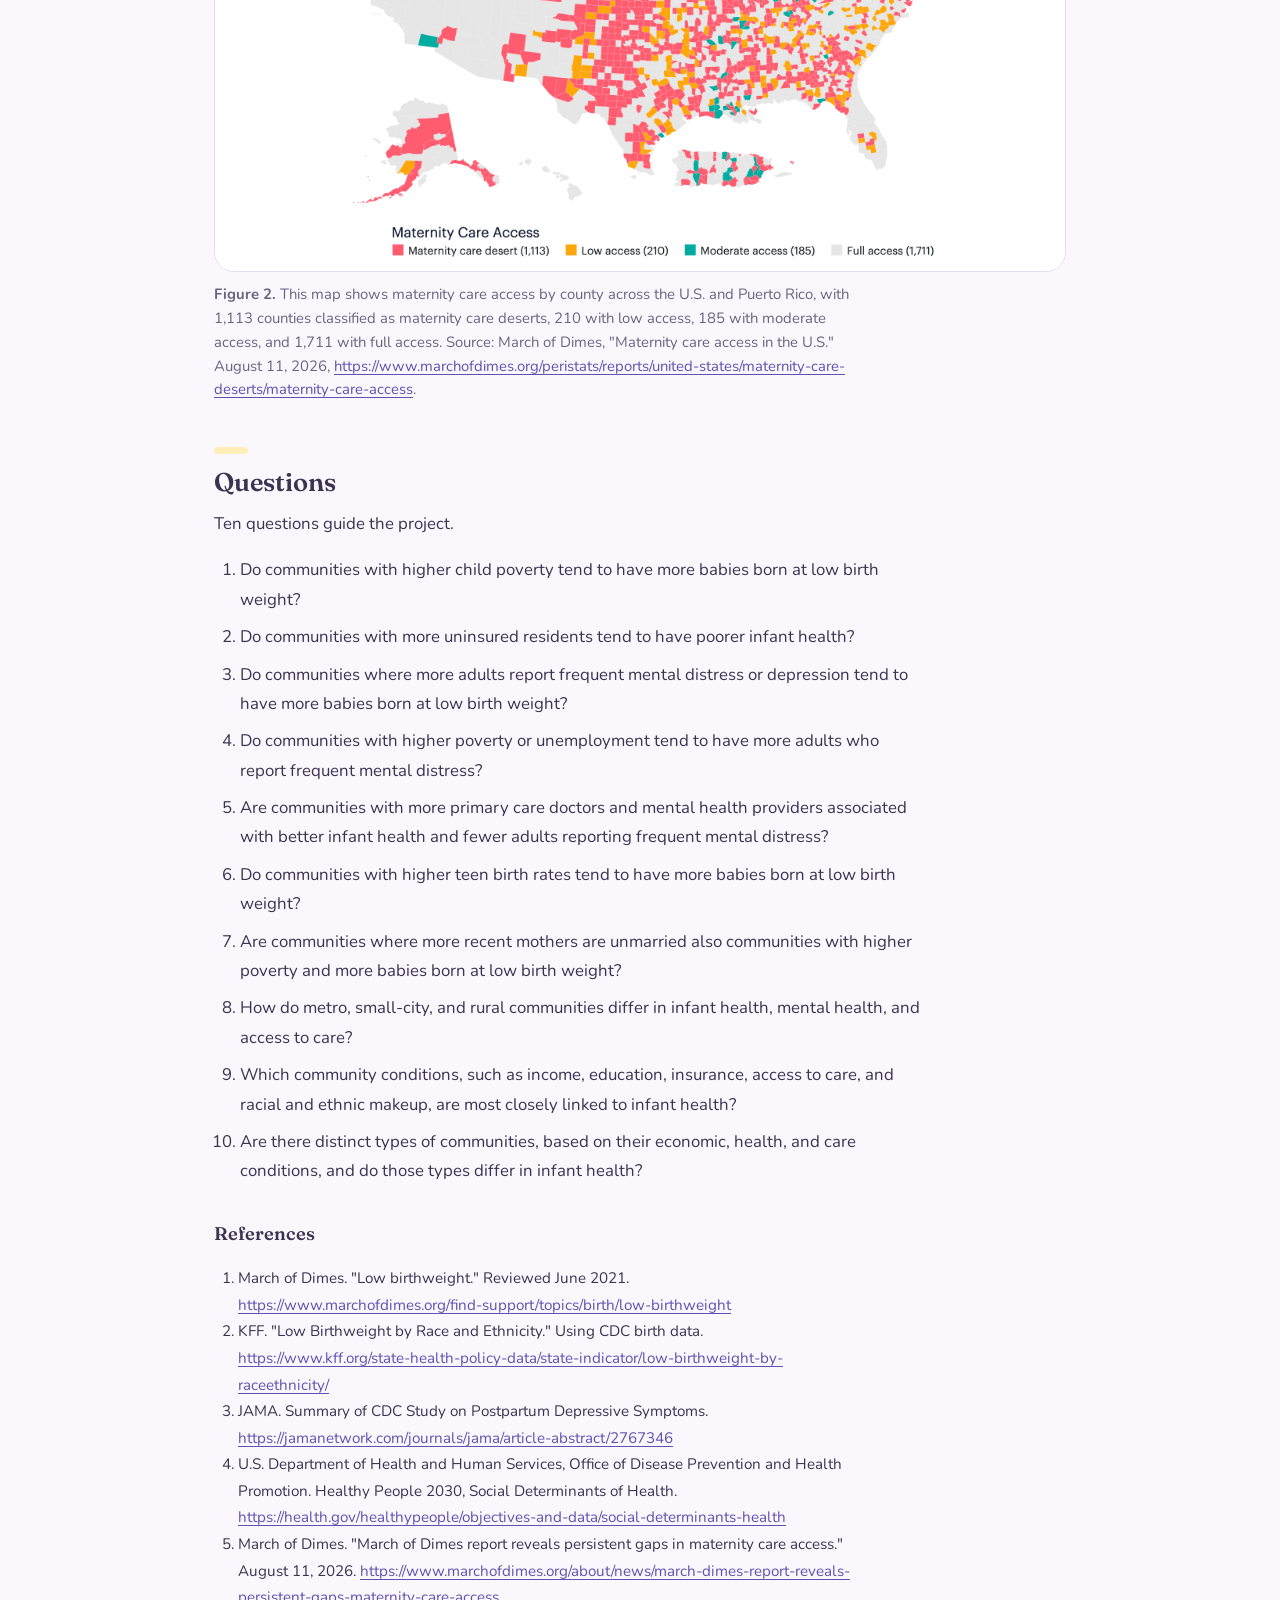
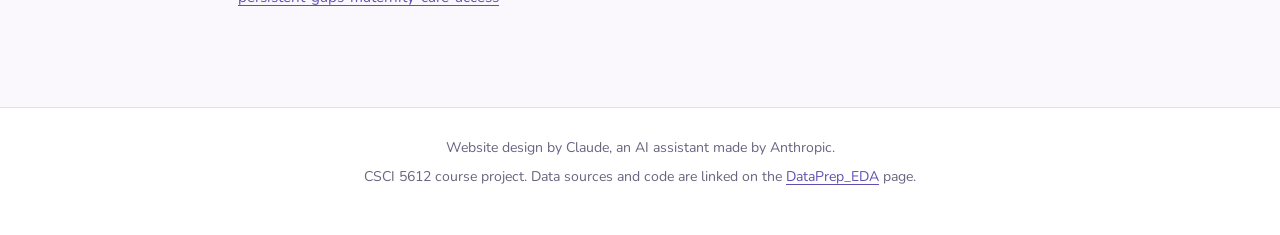
==== commit 0e3f0945: "Update figure captions for clarity and links" ====
--- a/index.html
+++ b/index.html
@@ -86,14 +86,14 @@
     <a href="images/intro_1.png"><img src="images/intro_1.png" alt="Healthy People 2030 framework showing five areas of social determinants of health" loading="lazy" onerror="this.closest('.figbox').classList.add('missing')"></a>
     <div class="ph">Figure 1 goes here. Save the image as <code>images/intro_1.png</code>.<br>Idea: the Healthy People 2030 social determinants of health graphic</div>
   </div>
-  <figcaption><strong>Figure 1.</strong> <span>The framework categorizes these conditions into five key areas: (1) Economic Stability, (2) Education Access and Quality, (3) Health Care Access and Quality, (4) Neighborhood and Built Environment, and (5) Social and Community Context. Source: U.S. Department of Health and Human Services, Office of Disease Prevention and Health Promotion, Healthy People 2030, <a href="https://health.gov/healthypeople/objectives-and-data/social-determinants-health">health.gov/healthypeople</a>.</span></figcaption>
+  <figcaption><strong>Figure 1.</strong> <span>The framework categorizes these conditions into five key areas: (1) Economic Stability, (2) Education Access and Quality, (3) Health Care Access and Quality, (4) Neighborhood and Built Environment, and (5) Social and Community Context. Source: U.S. Department of Health and Human Services, Office of Disease Prevention and Health Promotion, Healthy People 2030, <a href="https://health.gov/healthypeople/objectives-and-data/social-determinants-health">https://odphp.health.gov/healthypeople/priority-areas/social-determinants-health</a>.</span></figcaption>
 </figure>
   <figure>
   <div class="figbox">
     <a href="images/intro_2.png"><img src="images/intro_2.png" alt="Map of maternity care access designations by U.S. county, showing maternity care deserts, low access, moderate access, and full access areas" loading="lazy" onerror="this.closest('.figbox').classList.add('missing')"></a>
     <div class="ph">Figure 2 goes here. Save the image as <code>images/intro_2.png</code>.<br>Idea: map of maternity care access by county</div>
   </div>
-  <figcaption><strong>Figure 2.</strong> <span>This map shows maternity care access by county across the U.S. and Puerto Rico, with 1,113 counties classified as maternity care deserts, 210 with low access, 185 with moderate access, and 1,711 with full access. Source: March of Dimes, "Maternity care access in the U.S." August 11, 2026, <a href="https://www.marchofdimes.org/peristats/reports/united-states/maternity-care-deserts/maternity-care-access">https://www.marchofdimes.org</a>.</span></figcaption>
+  <figcaption><strong>Figure 2.</strong> <span>This map shows maternity care access by county across the U.S. and Puerto Rico, with 1,113 counties classified as maternity care deserts, 210 with low access, 185 with moderate access, and 1,711 with full access. Source: March of Dimes, "Maternity care access in the U.S." August 11, 2026, <a href="https://www.marchofdimes.org/peristats/reports/united-states/maternity-care-deserts/maternity-care-access">https://www.marchofdimes.org/peristats/reports/united-states/maternity-care-deserts/maternity-care-access</a>.</span></figcaption>
 </figure>
   
     <h2>Questions</h2>
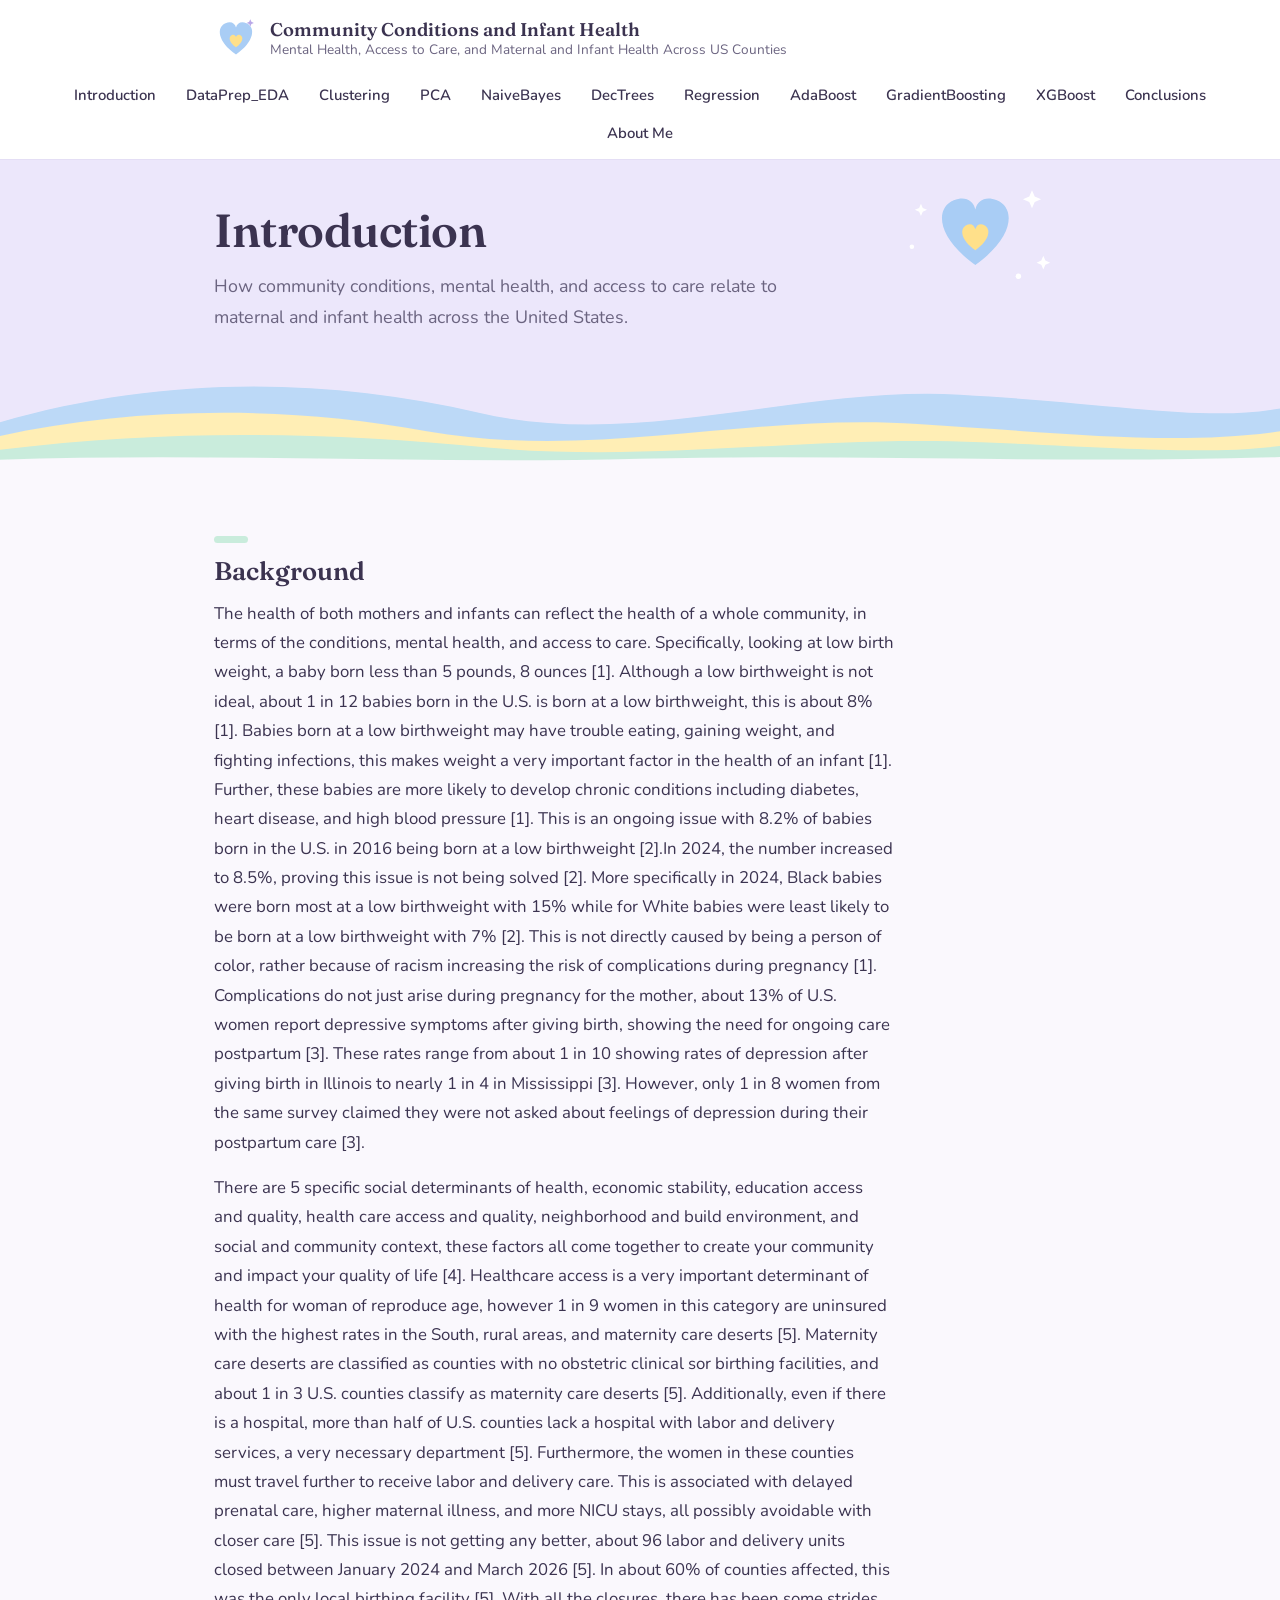
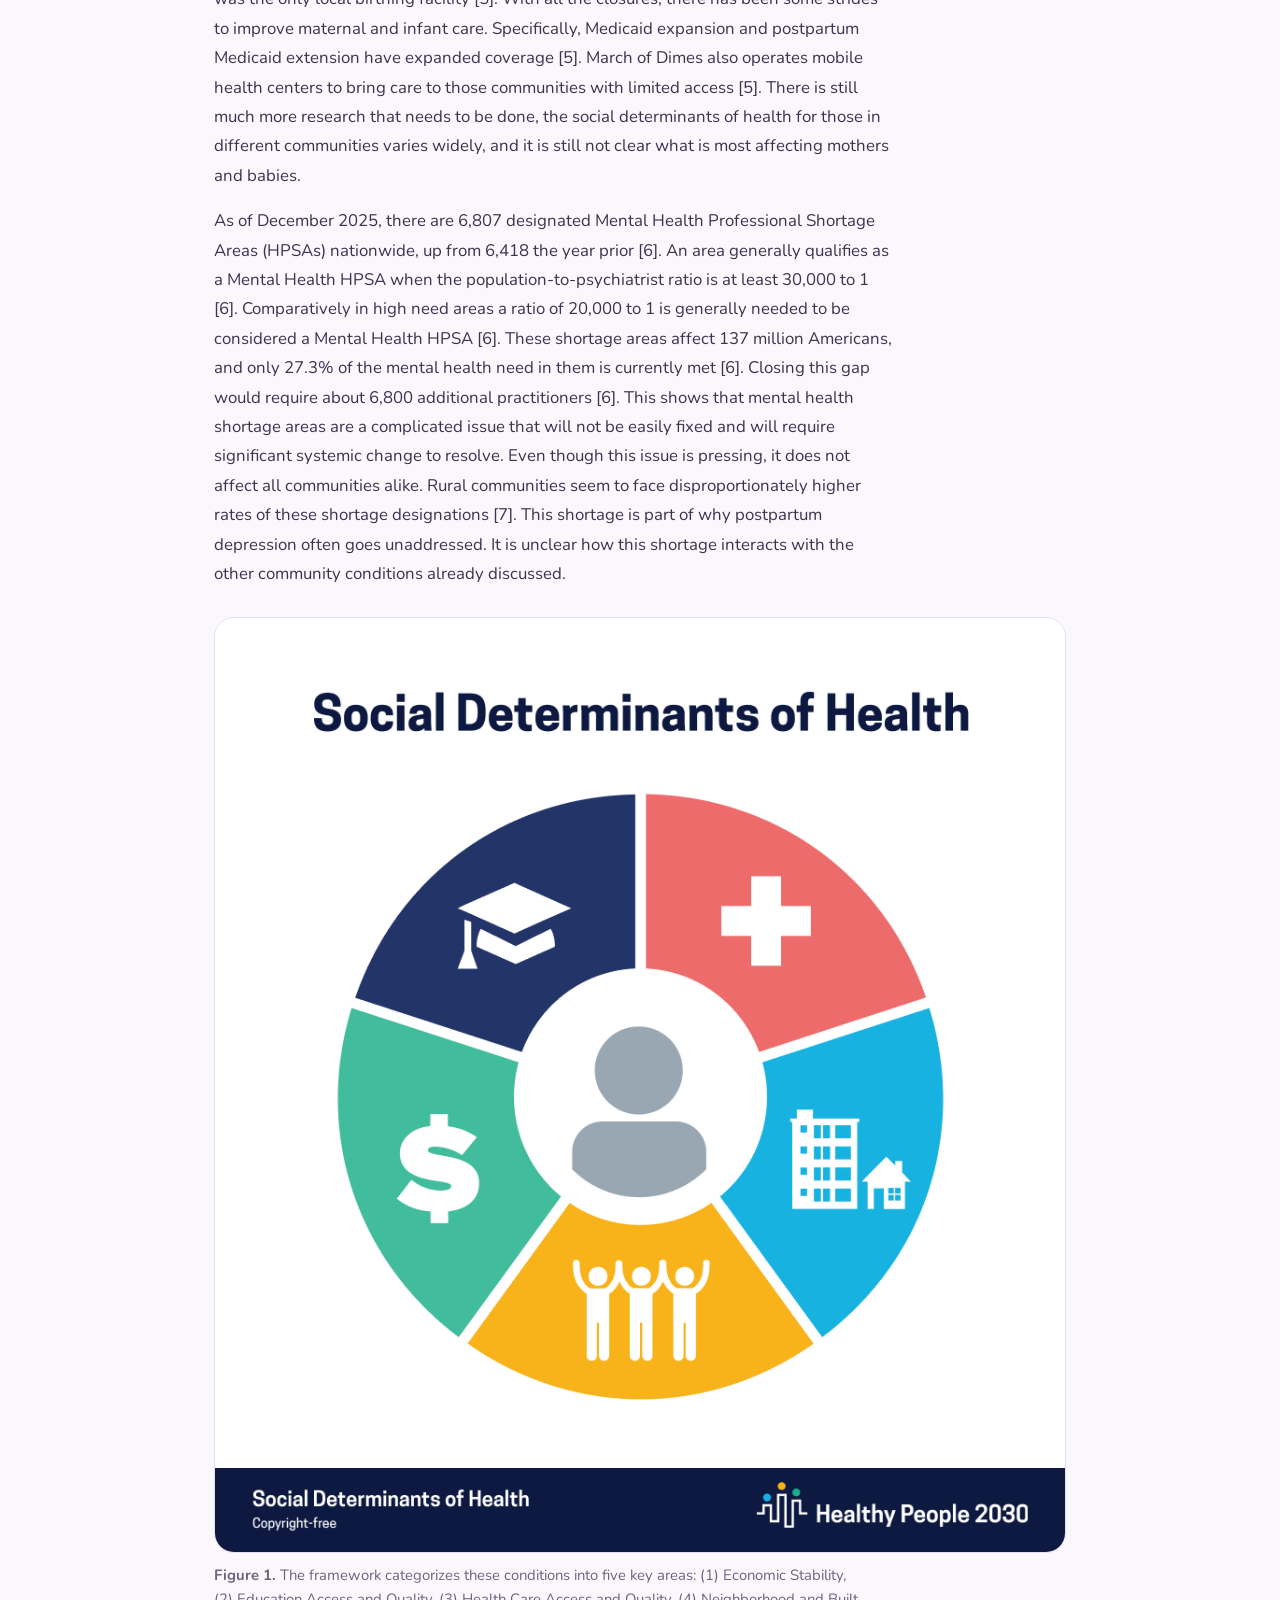
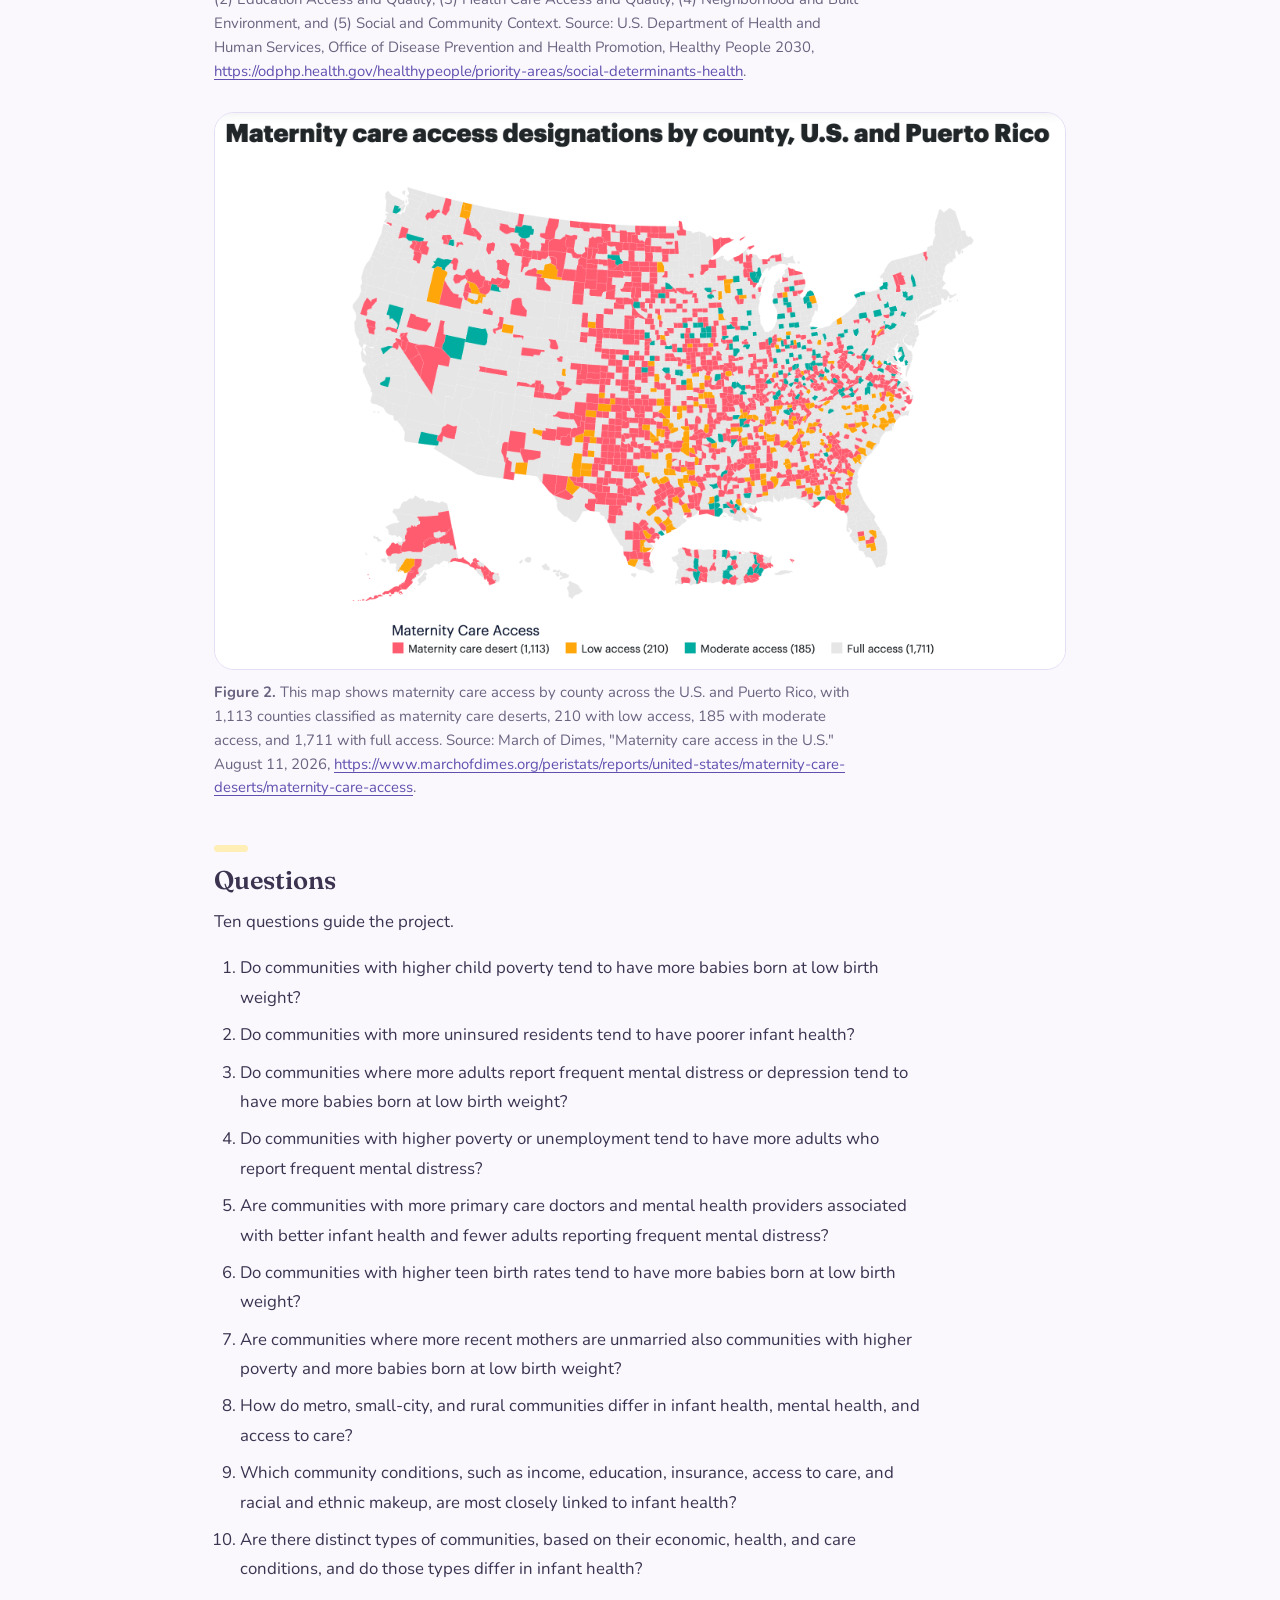
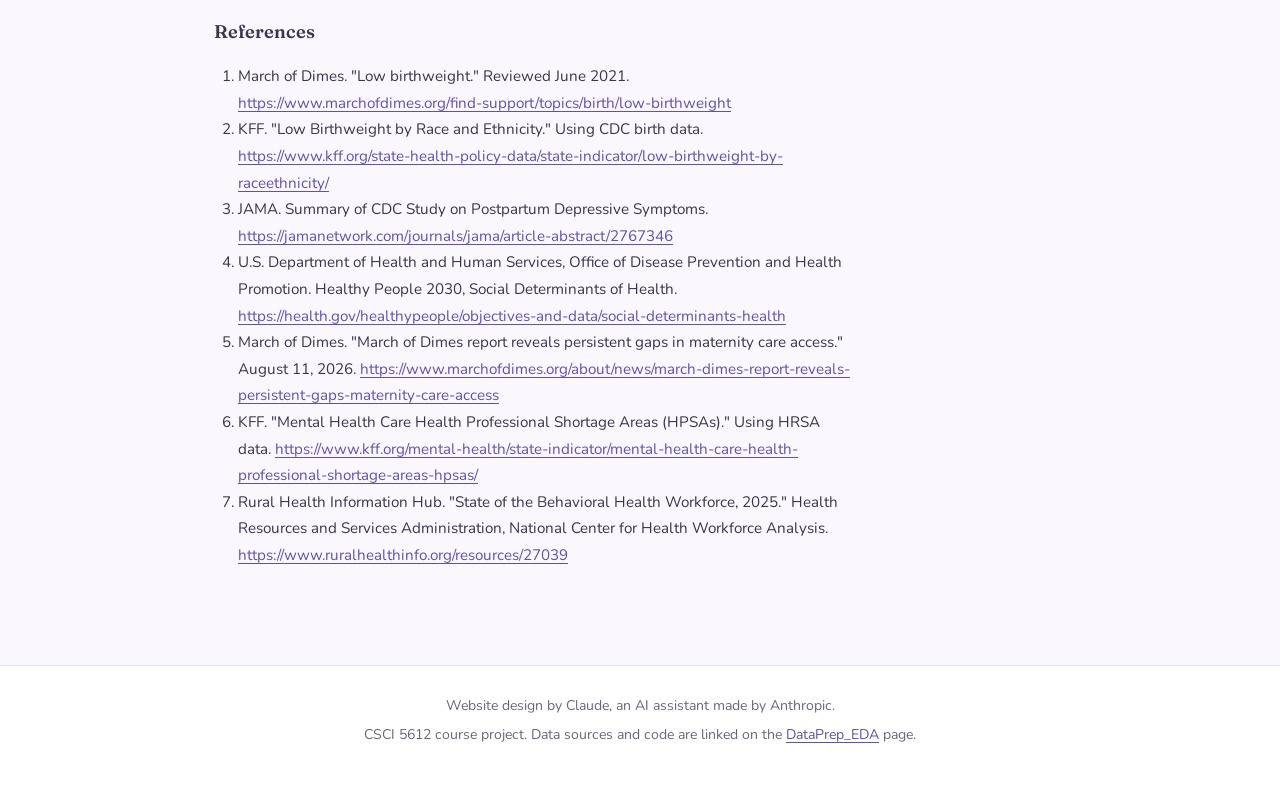
==== commit 98aeb70c: "Update index.html" ====
--- a/index.html
+++ b/index.html
@@ -81,6 +81,15 @@
       March of Dimes also operates mobile health centers to bring care to those communities with limited access [5]. There is 
       still much more research that needs to be done, the social determinants of health for those in different communities varies 
       widely, and it is still not clear what is most affecting mothers and babies. </p>
+  <p>As of December 2025, there are 6,807 designated Mental Health Professional 
+    Shortage Areas (HPSAs) nationwide, up from 6,418 the year prior [6]. An area generally qualifies 
+    as a Mental Health HPSA when the population-to-psychiatrist ratio is at least 30,000 to 1 [6]. Comparatively 
+    in high need areas a ratio of 20,000 to 1 is generally needed to be considered a Mental Health HPSA [6]. These shortage areas affect 
+    137 million Americans, and only 27.3% of the mental health need in them is currently met [6]. Closing this gap would require about 
+    6,800 additional practitioners [6]. This shows that mental health shortage areas are a complicated issue that will not be easily 
+    fixed and will require significant systemic change to resolve. Even though this issue is pressing, it does not affect all communities 
+    alike. Rural communities seem to face disproportionately higher rates of these shortage designations [7]. This shortage is part of why 
+    postpartum depression often goes unaddressed. It is unclear how this shortage interacts with the other community conditions already discussed. </p>
     <figure>
   <div class="figbox">
     <a href="images/intro_1.png"><img src="images/intro_1.png" alt="Healthy People 2030 framework showing five areas of social determinants of health" loading="lazy" onerror="this.closest('.figbox').classList.add('missing')"></a>
@@ -118,6 +127,8 @@
     <li>JAMA. Summary of CDC Study on Postpartum Depressive Symptoms. <a href="https://jamanetwork.com/journals/jama/article-abstract/2767346" target="_blank">https://jamanetwork.com/journals/jama/article-abstract/2767346</a></li>
     <li>U.S. Department of Health and Human Services, Office of Disease Prevention and Health Promotion. Healthy People 2030, Social Determinants of Health. <a href="https://health.gov/healthypeople/objectives-and-data/social-determinants-health" target="_blank">https://health.gov/healthypeople/objectives-and-data/social-determinants-health</a></li>
     <li>March of Dimes. "March of Dimes report reveals persistent gaps in maternity care access." August 11, 2026. <a href="https://www.marchofdimes.org/about/news/march-dimes-report-reveals-persistent-gaps-maternity-care-access" target="_blank">https://www.marchofdimes.org/about/news/march-dimes-report-reveals-persistent-gaps-maternity-care-access</a></li>
+    <li>KFF. "Mental Health Care Health Professional Shortage Areas (HPSAs)." Using HRSA data. <a href="https://www.kff.org/mental-health/state-indicator/mental-health-care-health-professional-shortage-areas-hpsas/" target="_blank">https://www.kff.org/mental-health/state-indicator/mental-health-care-health-professional-shortage-areas-hpsas/</a></li>
+    <li>Rural Health Information Hub. "State of the Behavioral Health Workforce, 2025." Health Resources and Services Administration, National Center for Health Workforce Analysis. <a href="https://www.ruralhealthinfo.org/resources/27039" target="_blank">https://www.ruralhealthinfo.org/resources/27039</a></li>
   </ol>
 </div>
 </main>
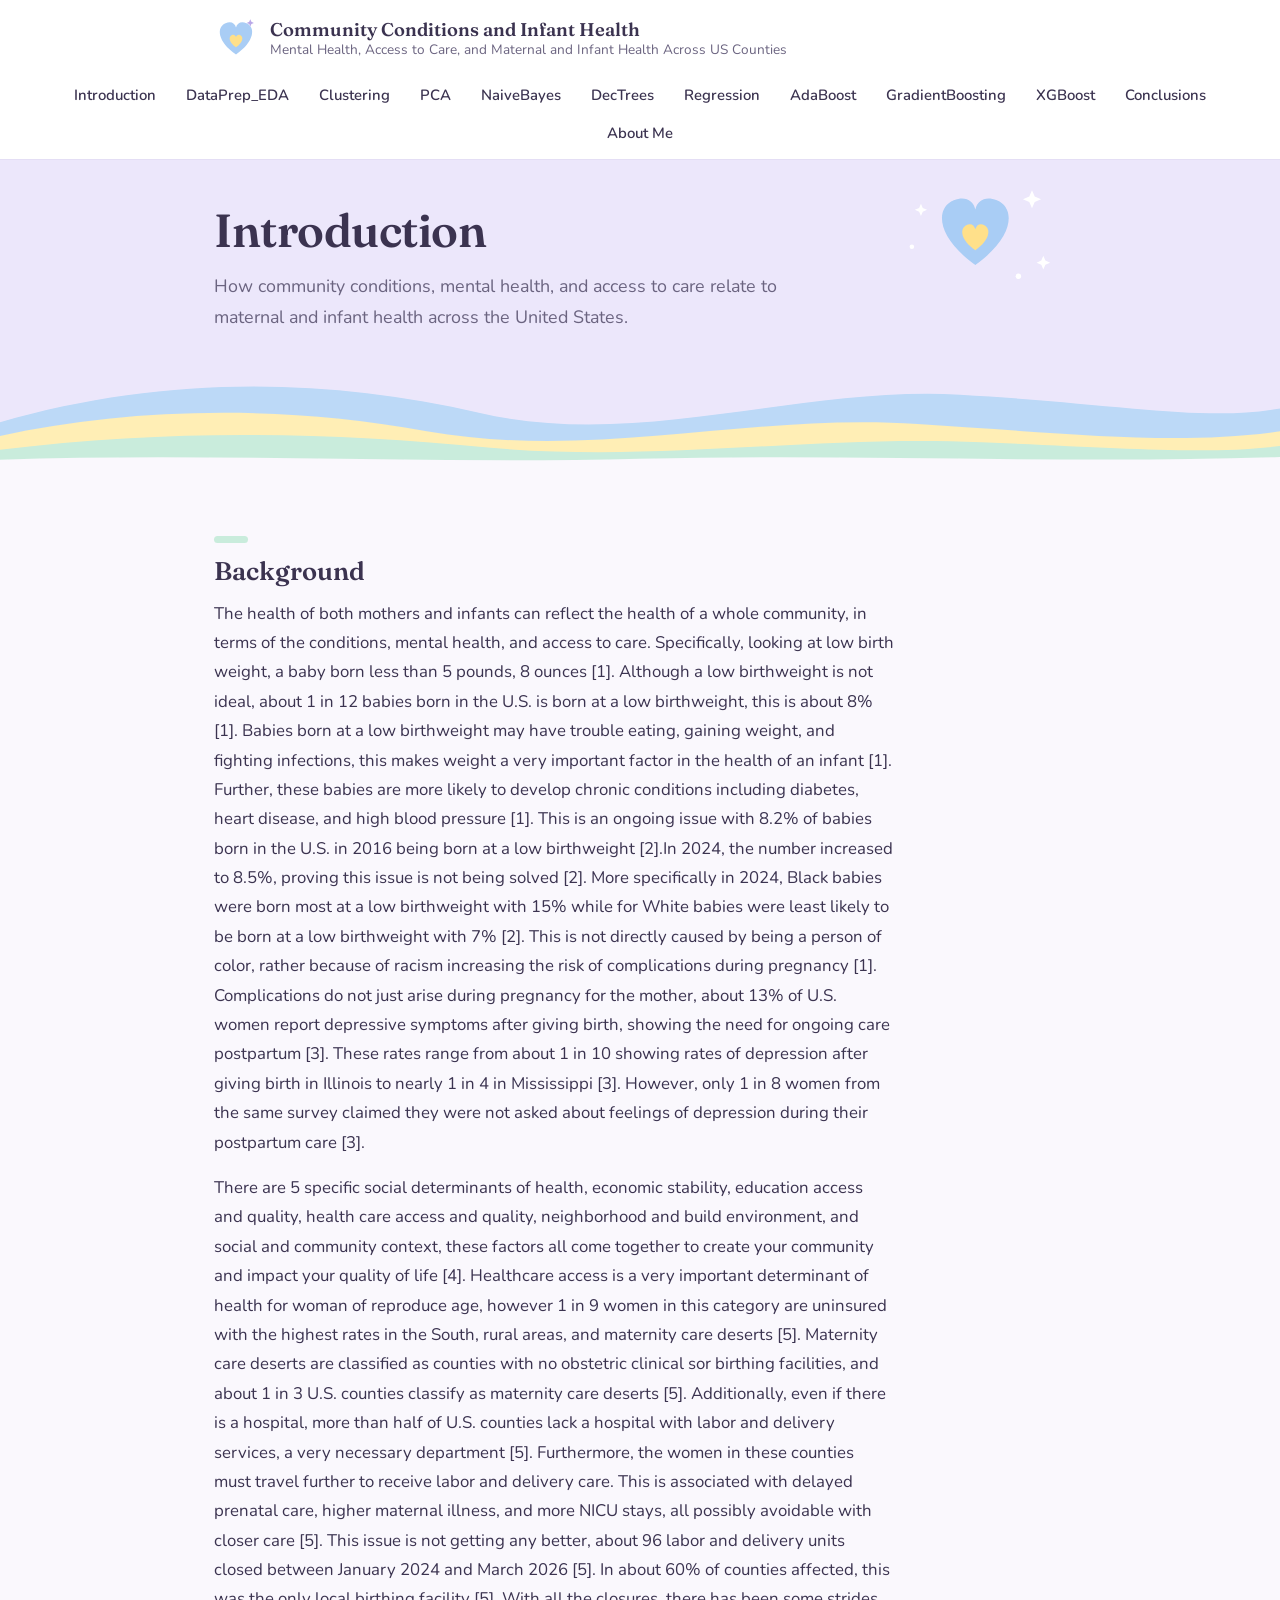
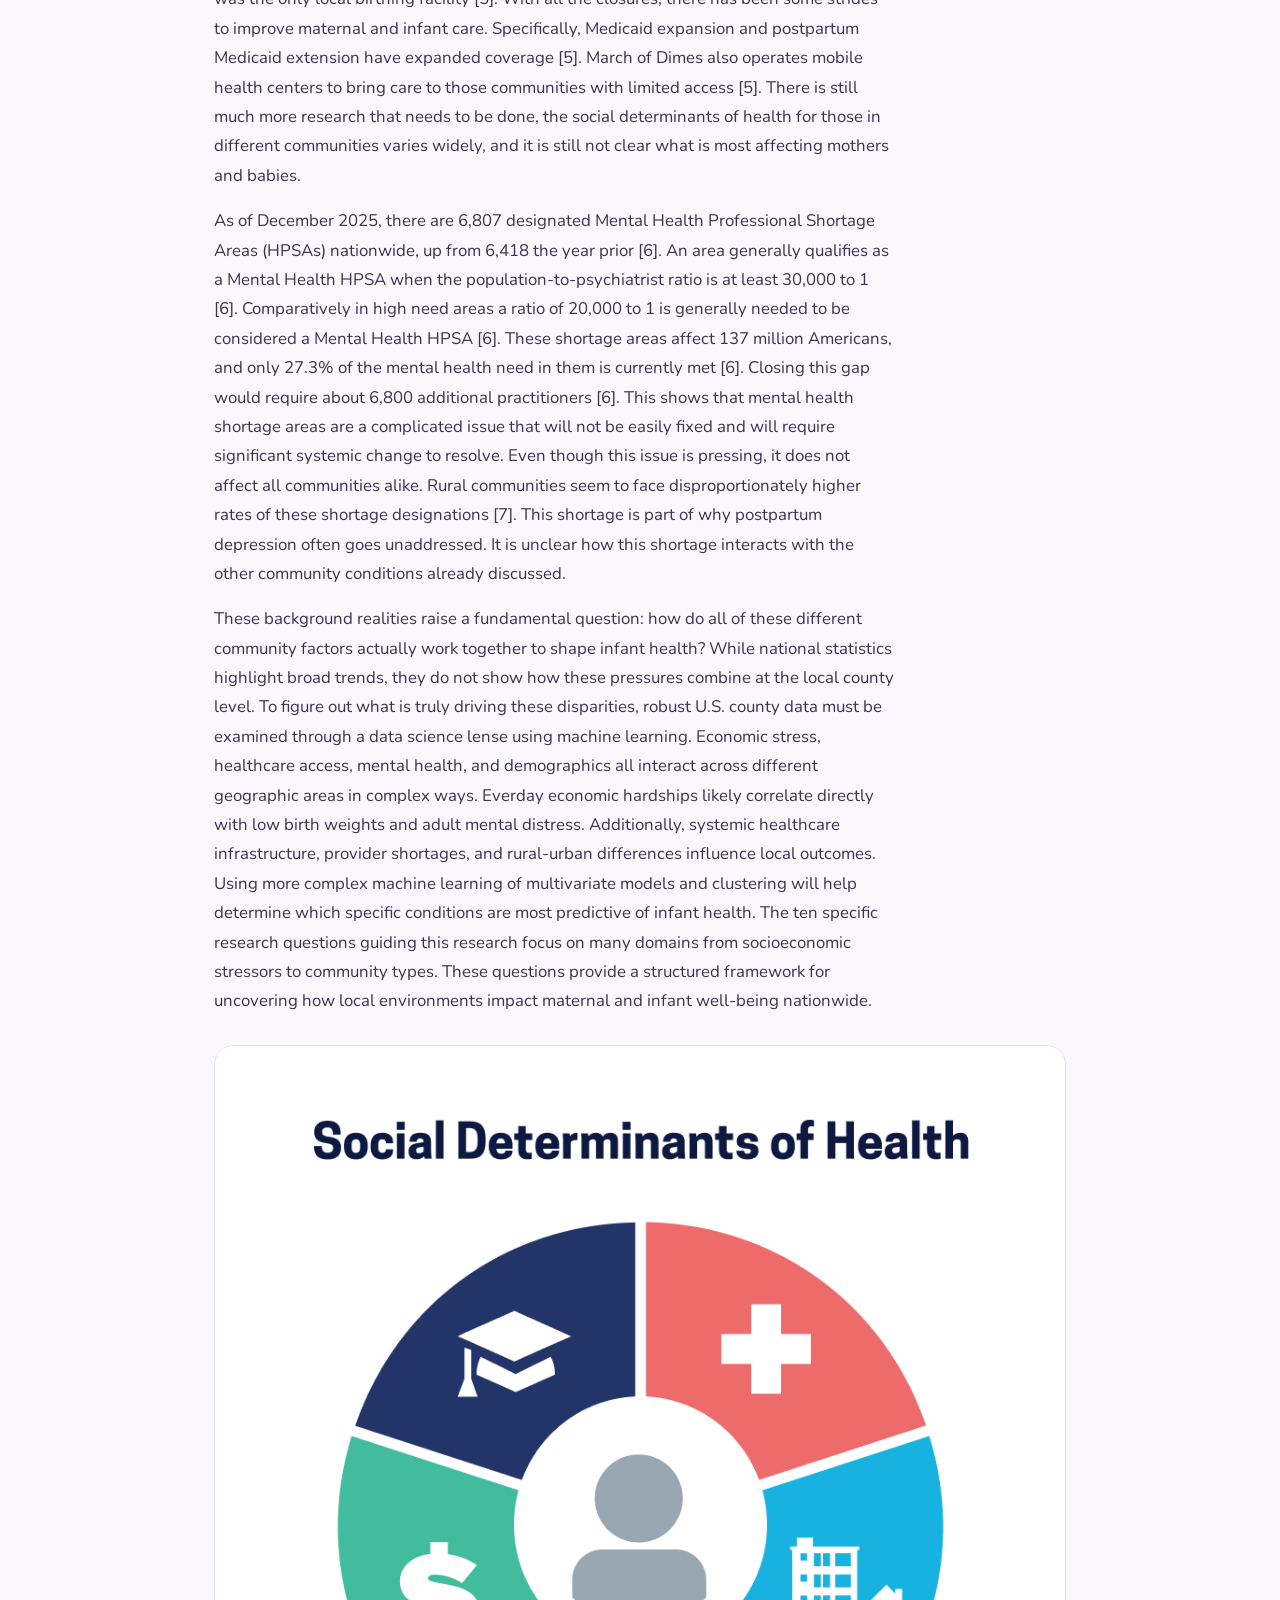
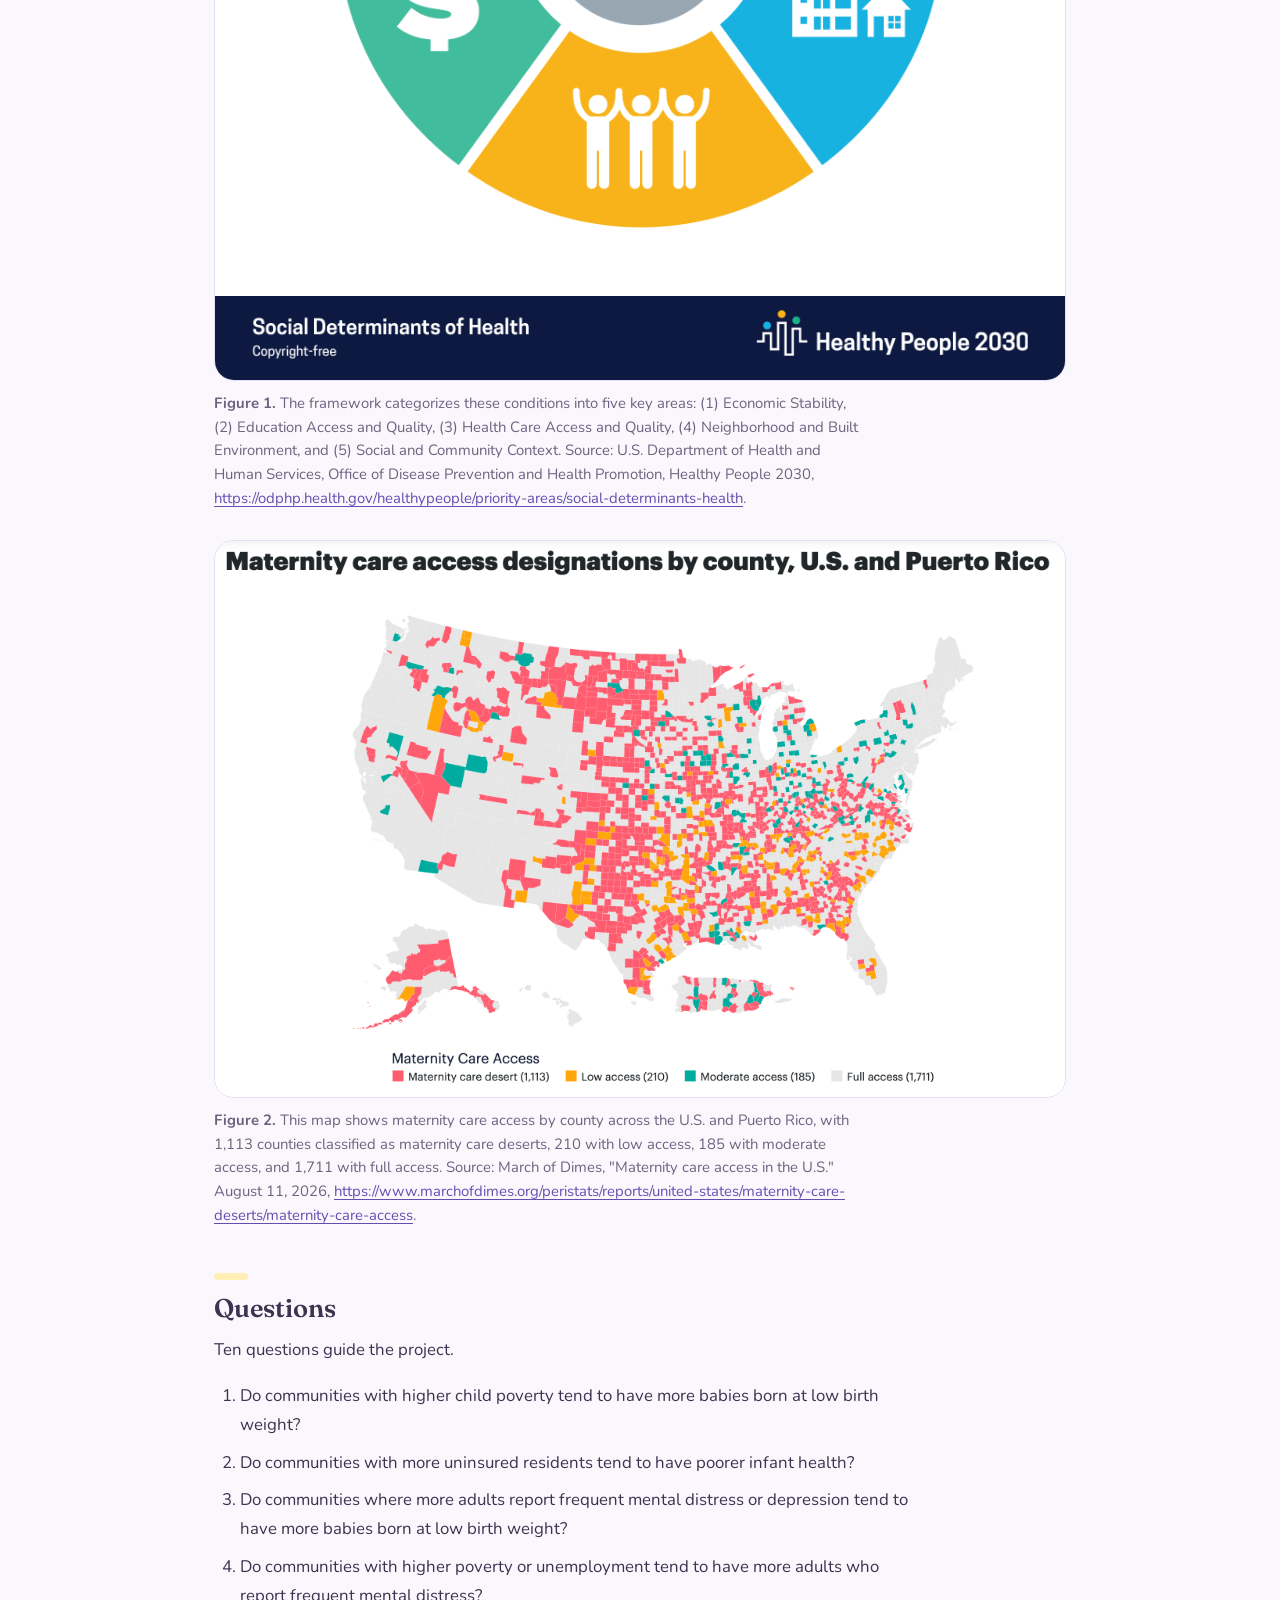
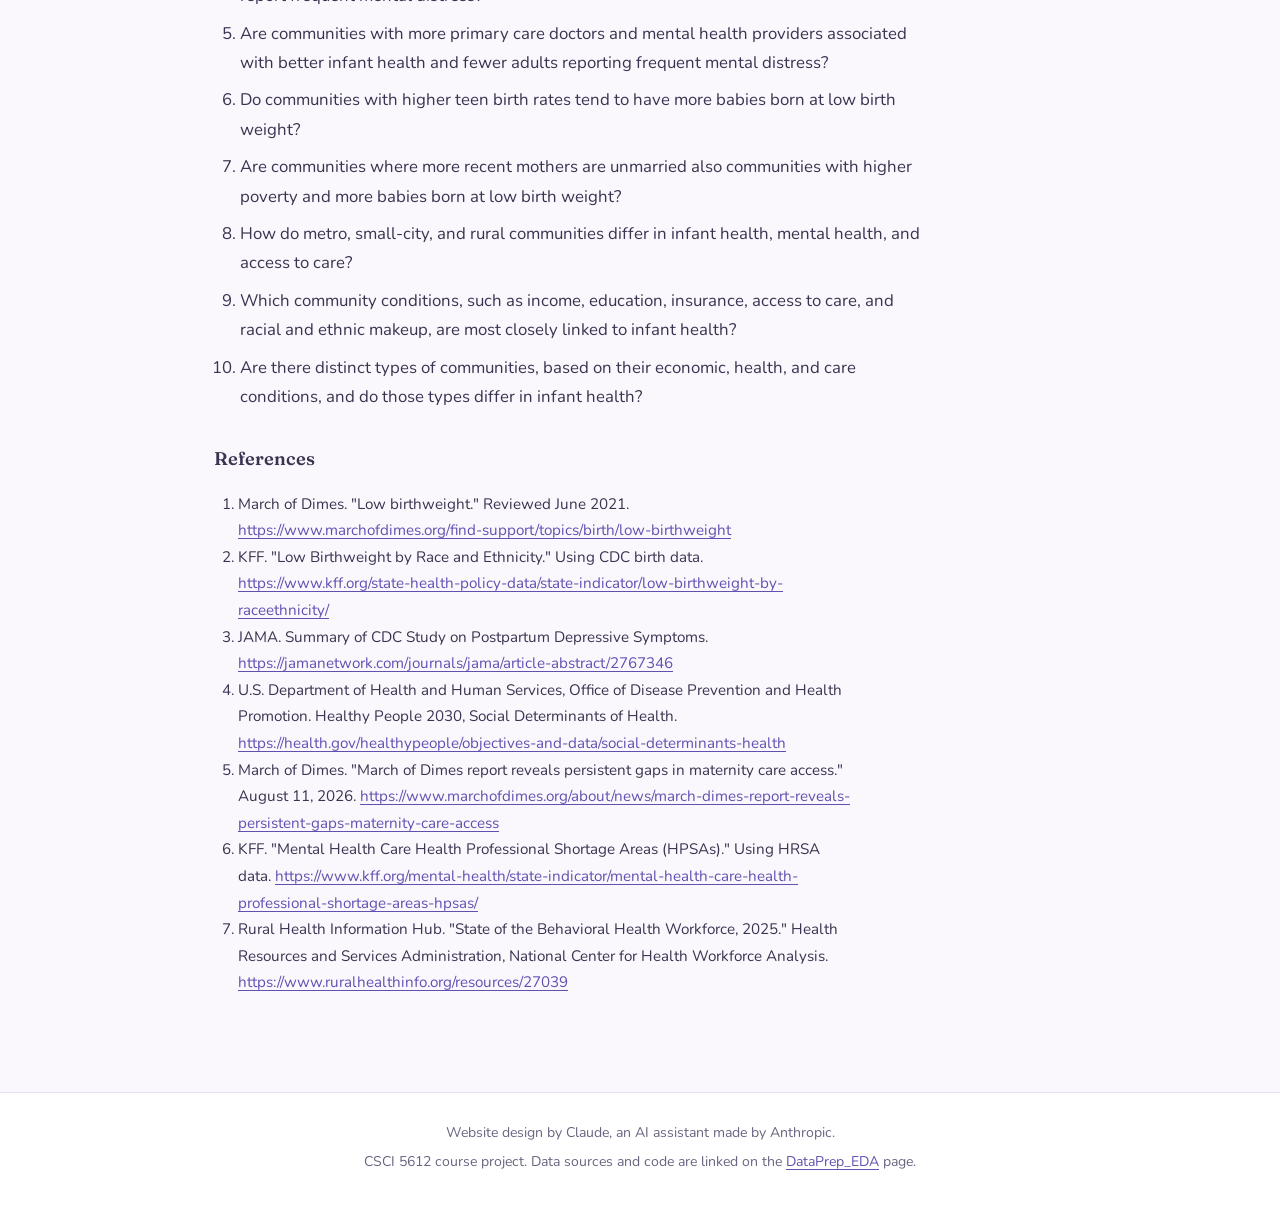
==== commit 2b7dc6f1: "Update index.html" ====
--- a/index.html
+++ b/index.html
@@ -90,6 +90,13 @@
     fixed and will require significant systemic change to resolve. Even though this issue is pressing, it does not affect all communities 
     alike. Rural communities seem to face disproportionately higher rates of these shortage designations [7]. This shortage is part of why 
     postpartum depression often goes unaddressed. It is unclear how this shortage interacts with the other community conditions already discussed. </p>
+  <p> These background realities raise a fundamental question: how do all of these different community factors actually work together to shape infant health? 
+    While national statistics highlight broad trends, they do not show how these pressures combine at the local county level. To figure out what is truly driving these disparities, robust U.S. county data must be examined through a data science lense using machine learning. 
+    Economic stress, healthcare access, mental health, and demographics all interact across different geographic areas in complex ways. Everday economic hardships likely correlate directly with low birth weights and adult mental distress. 
+    Additionally, systemic healthcare infrastructure, provider shortages, and rural-urban differences influence local outcomes. 
+    Using more complex machine learning of multivariate models and clustering will help determine which specific conditions are most predictive of infant health.
+    The ten specific research questions guiding this research focus on many domains from socioeconomic stressors to community types. These questions provide a structured framework for uncovering how local environments impact maternal and infant well-being nationwide.
+  </p>
     <figure>
   <div class="figbox">
     <a href="images/intro_1.png"><img src="images/intro_1.png" alt="Healthy People 2030 framework showing five areas of social determinants of health" loading="lazy" onerror="this.closest('.figbox').classList.add('missing')"></a>
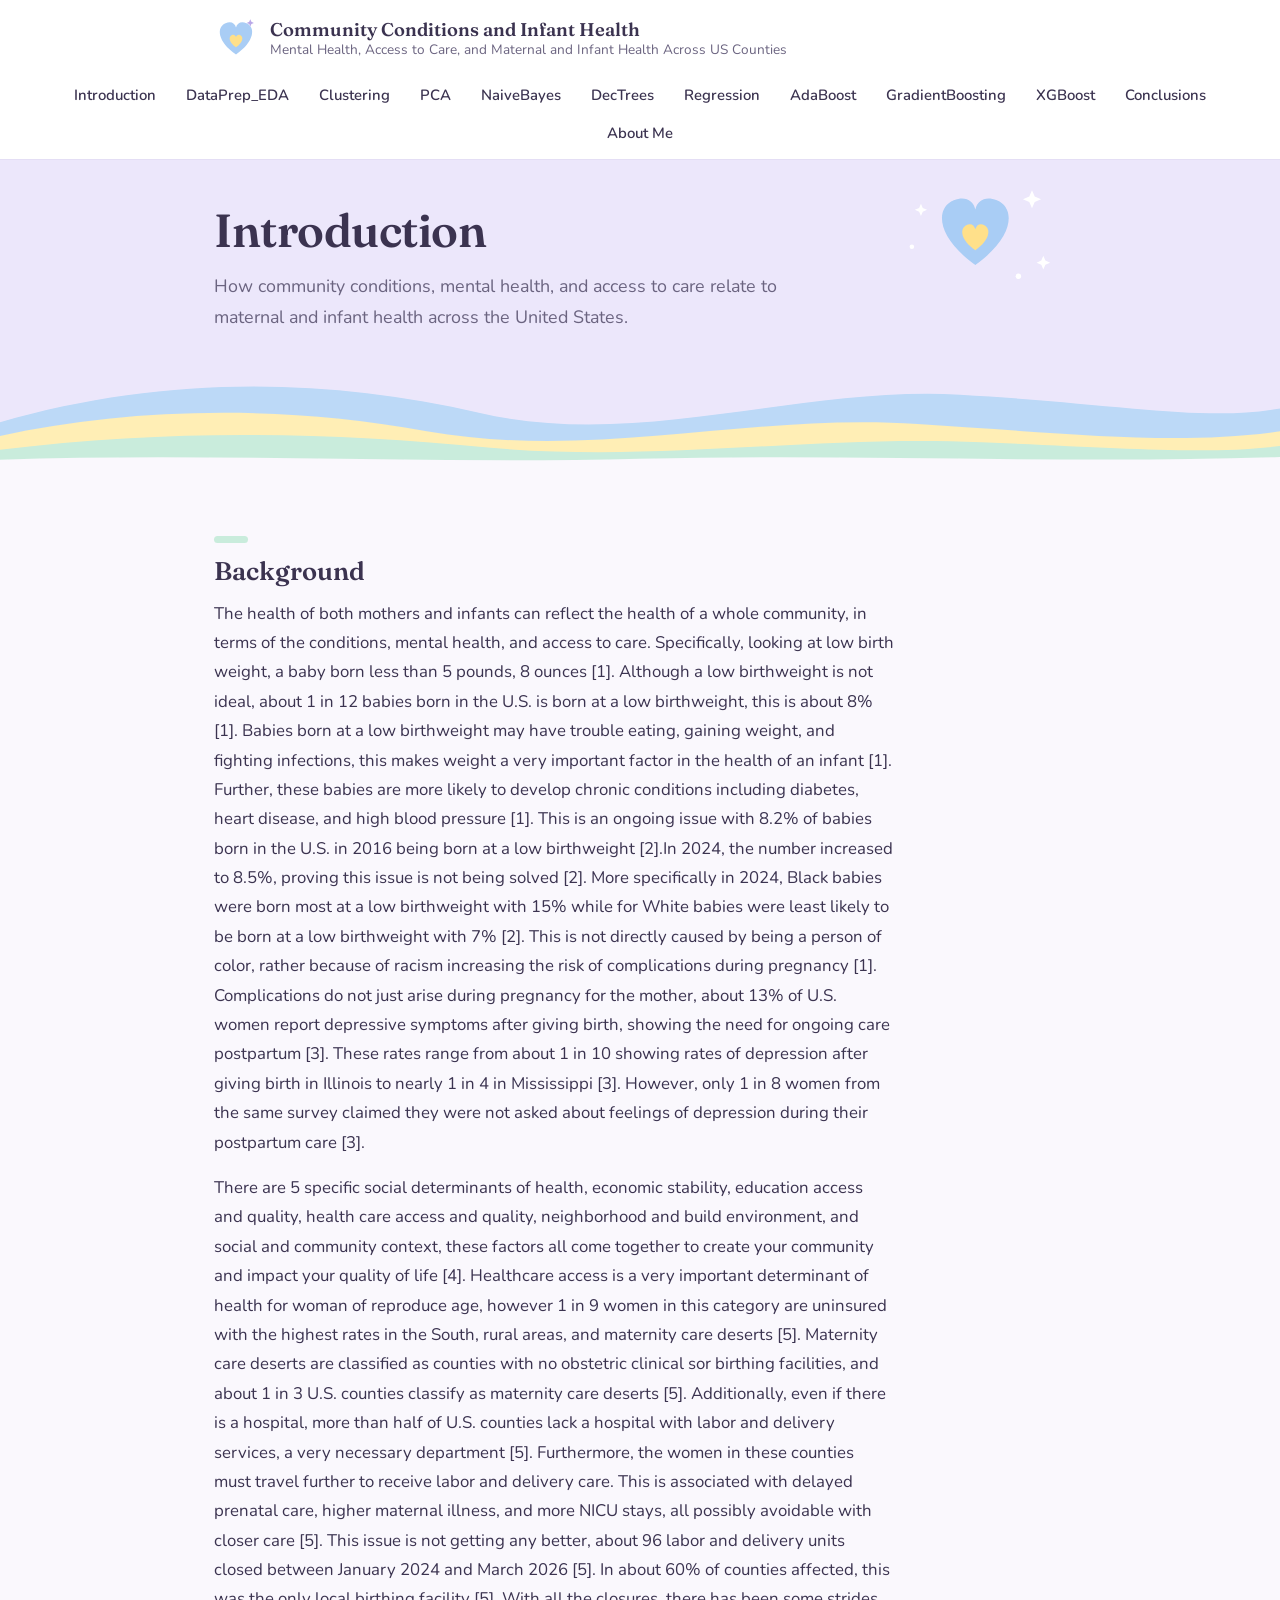
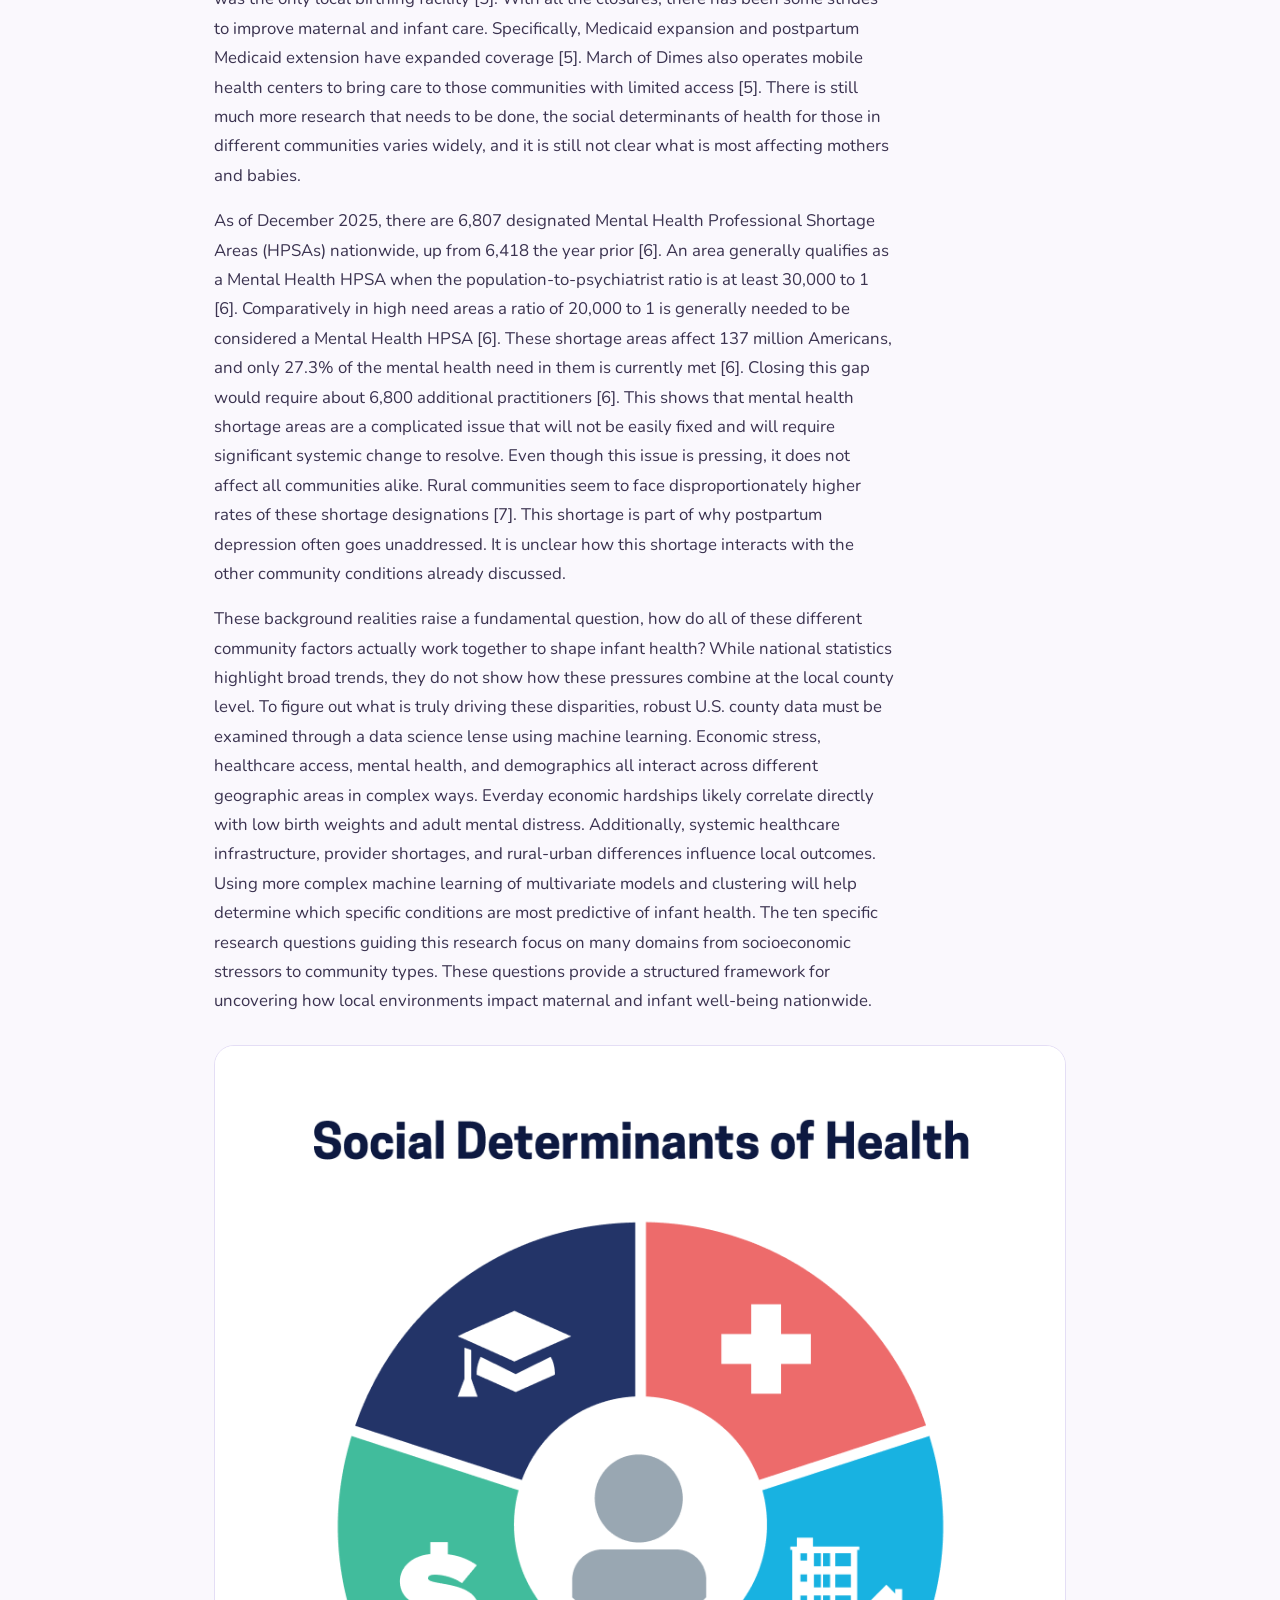
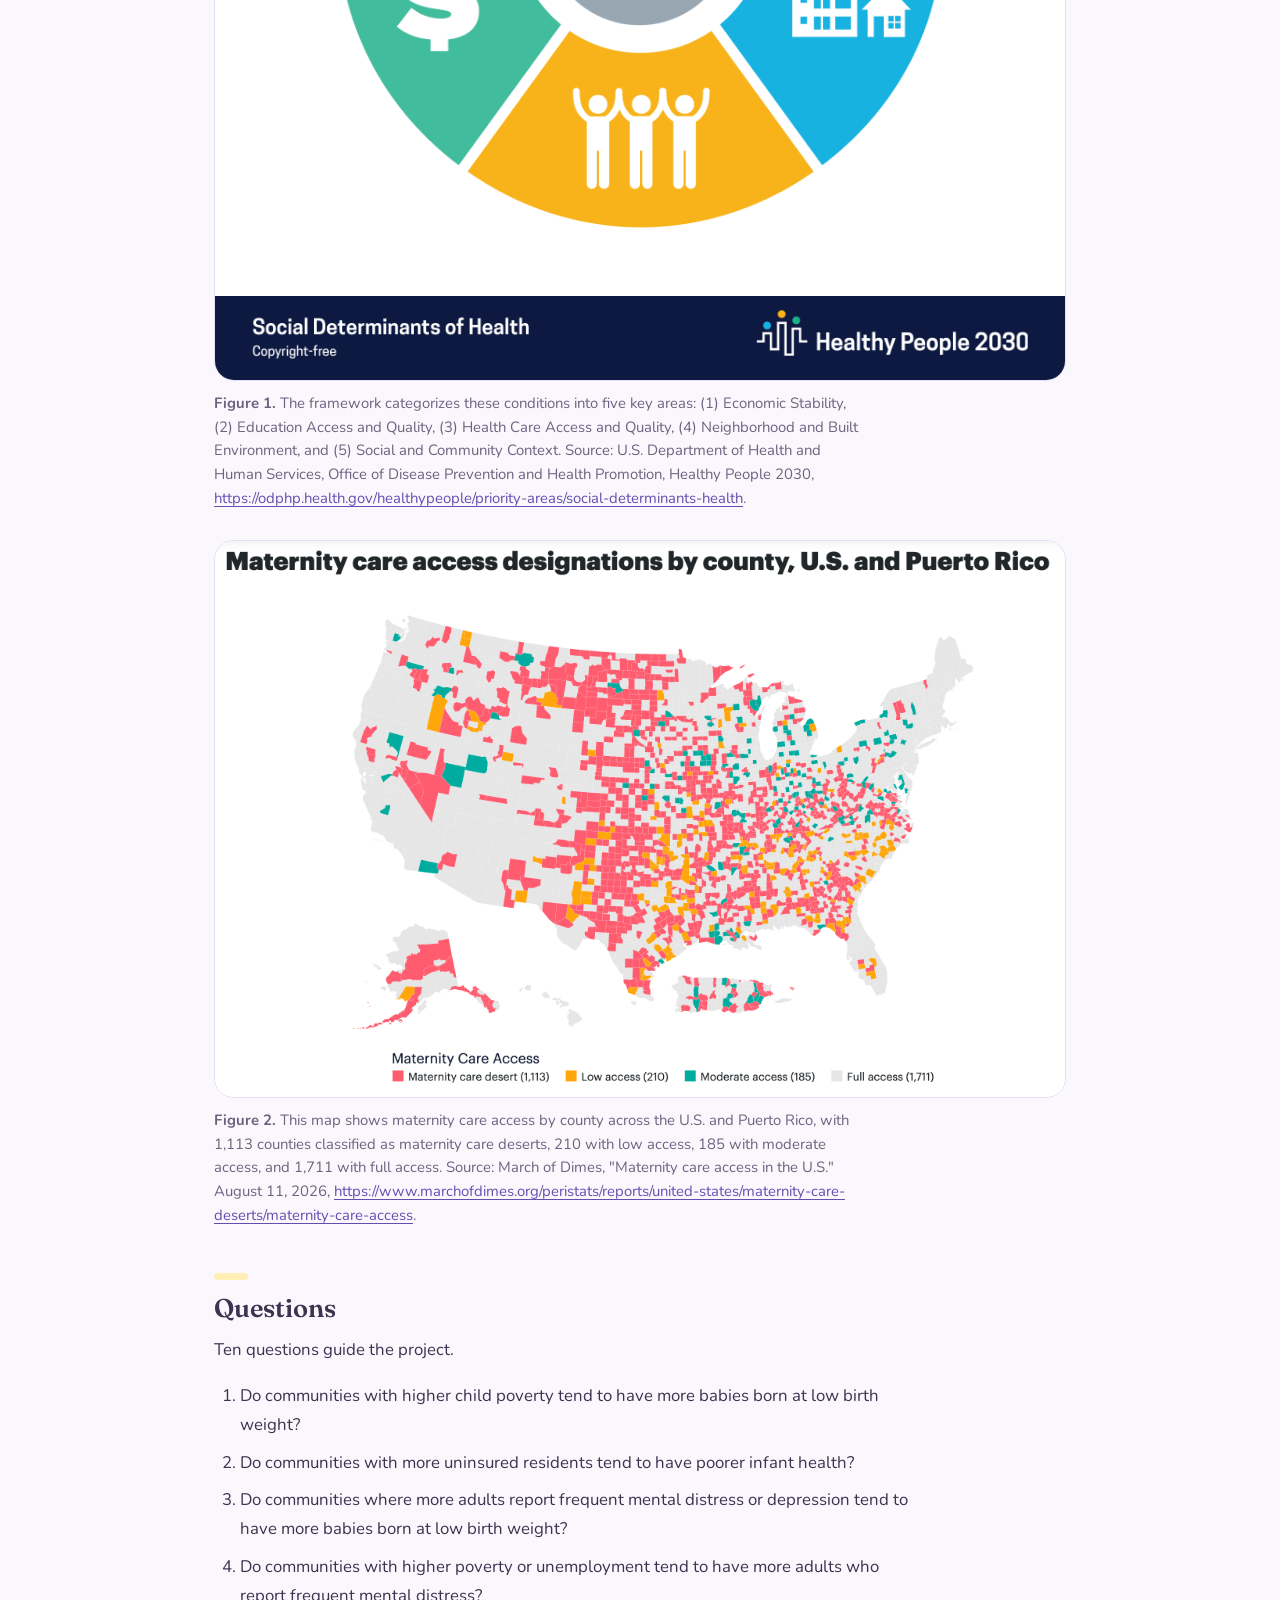
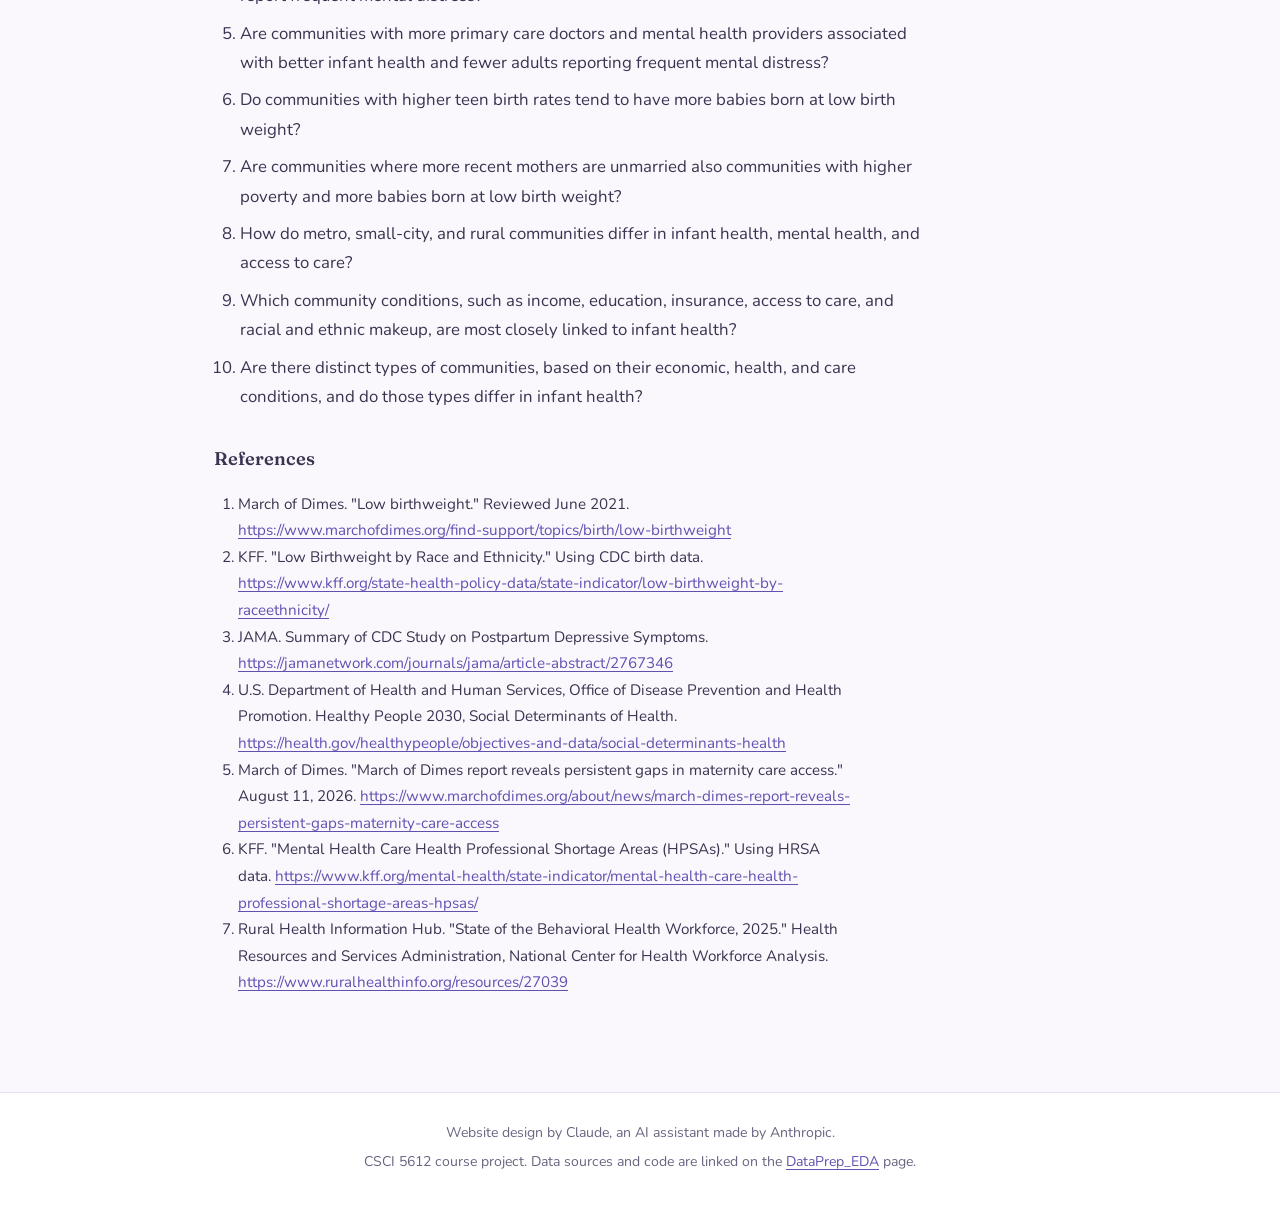
==== commit 42e00929: "Fix punctuation in paragraph about community factors" ====
--- a/index.html
+++ b/index.html
@@ -90,7 +90,7 @@
     fixed and will require significant systemic change to resolve. Even though this issue is pressing, it does not affect all communities 
     alike. Rural communities seem to face disproportionately higher rates of these shortage designations [7]. This shortage is part of why 
     postpartum depression often goes unaddressed. It is unclear how this shortage interacts with the other community conditions already discussed. </p>
-  <p> These background realities raise a fundamental question: how do all of these different community factors actually work together to shape infant health? 
+  <p> These background realities raise a fundamental question, how do all of these different community factors actually work together to shape infant health? 
     While national statistics highlight broad trends, they do not show how these pressures combine at the local county level. To figure out what is truly driving these disparities, robust U.S. county data must be examined through a data science lense using machine learning. 
     Economic stress, healthcare access, mental health, and demographics all interact across different geographic areas in complex ways. Everday economic hardships likely correlate directly with low birth weights and adult mental distress. 
     Additionally, systemic healthcare infrastructure, provider shortages, and rural-urban differences influence local outcomes. 
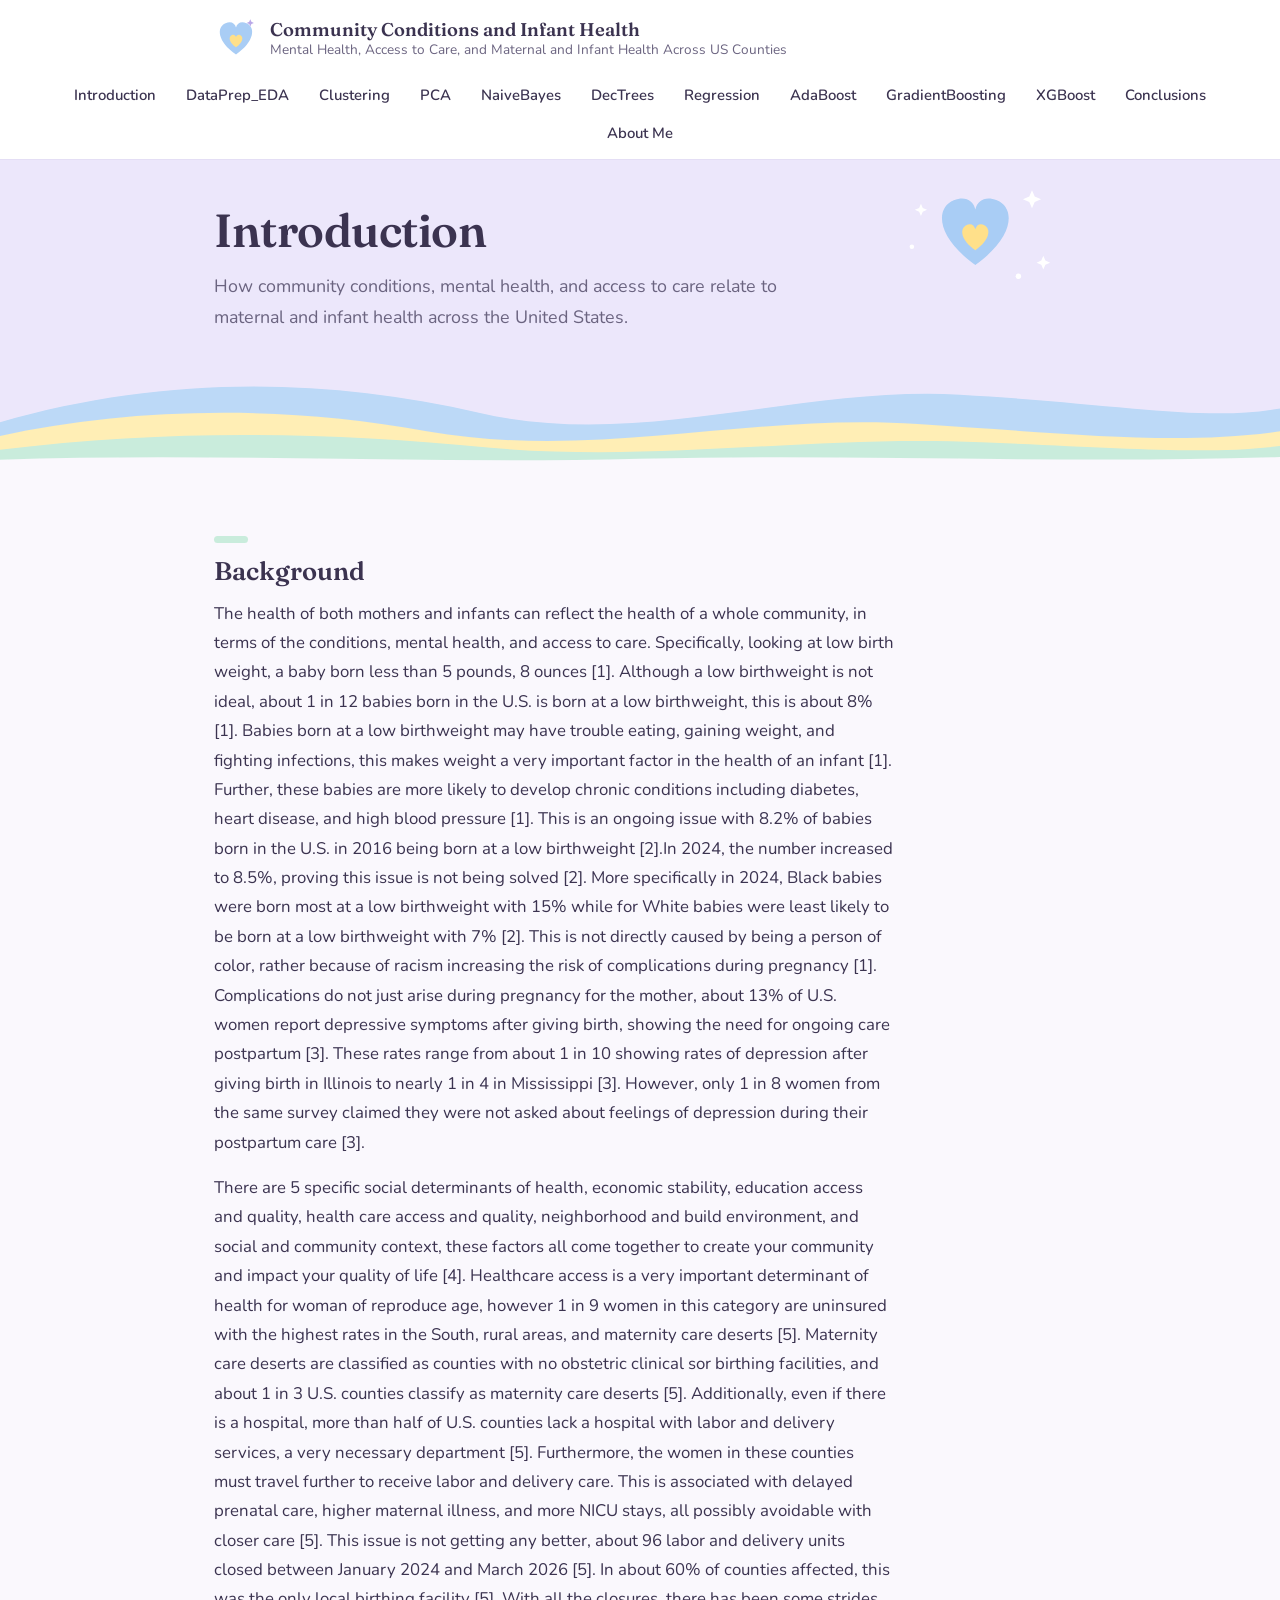
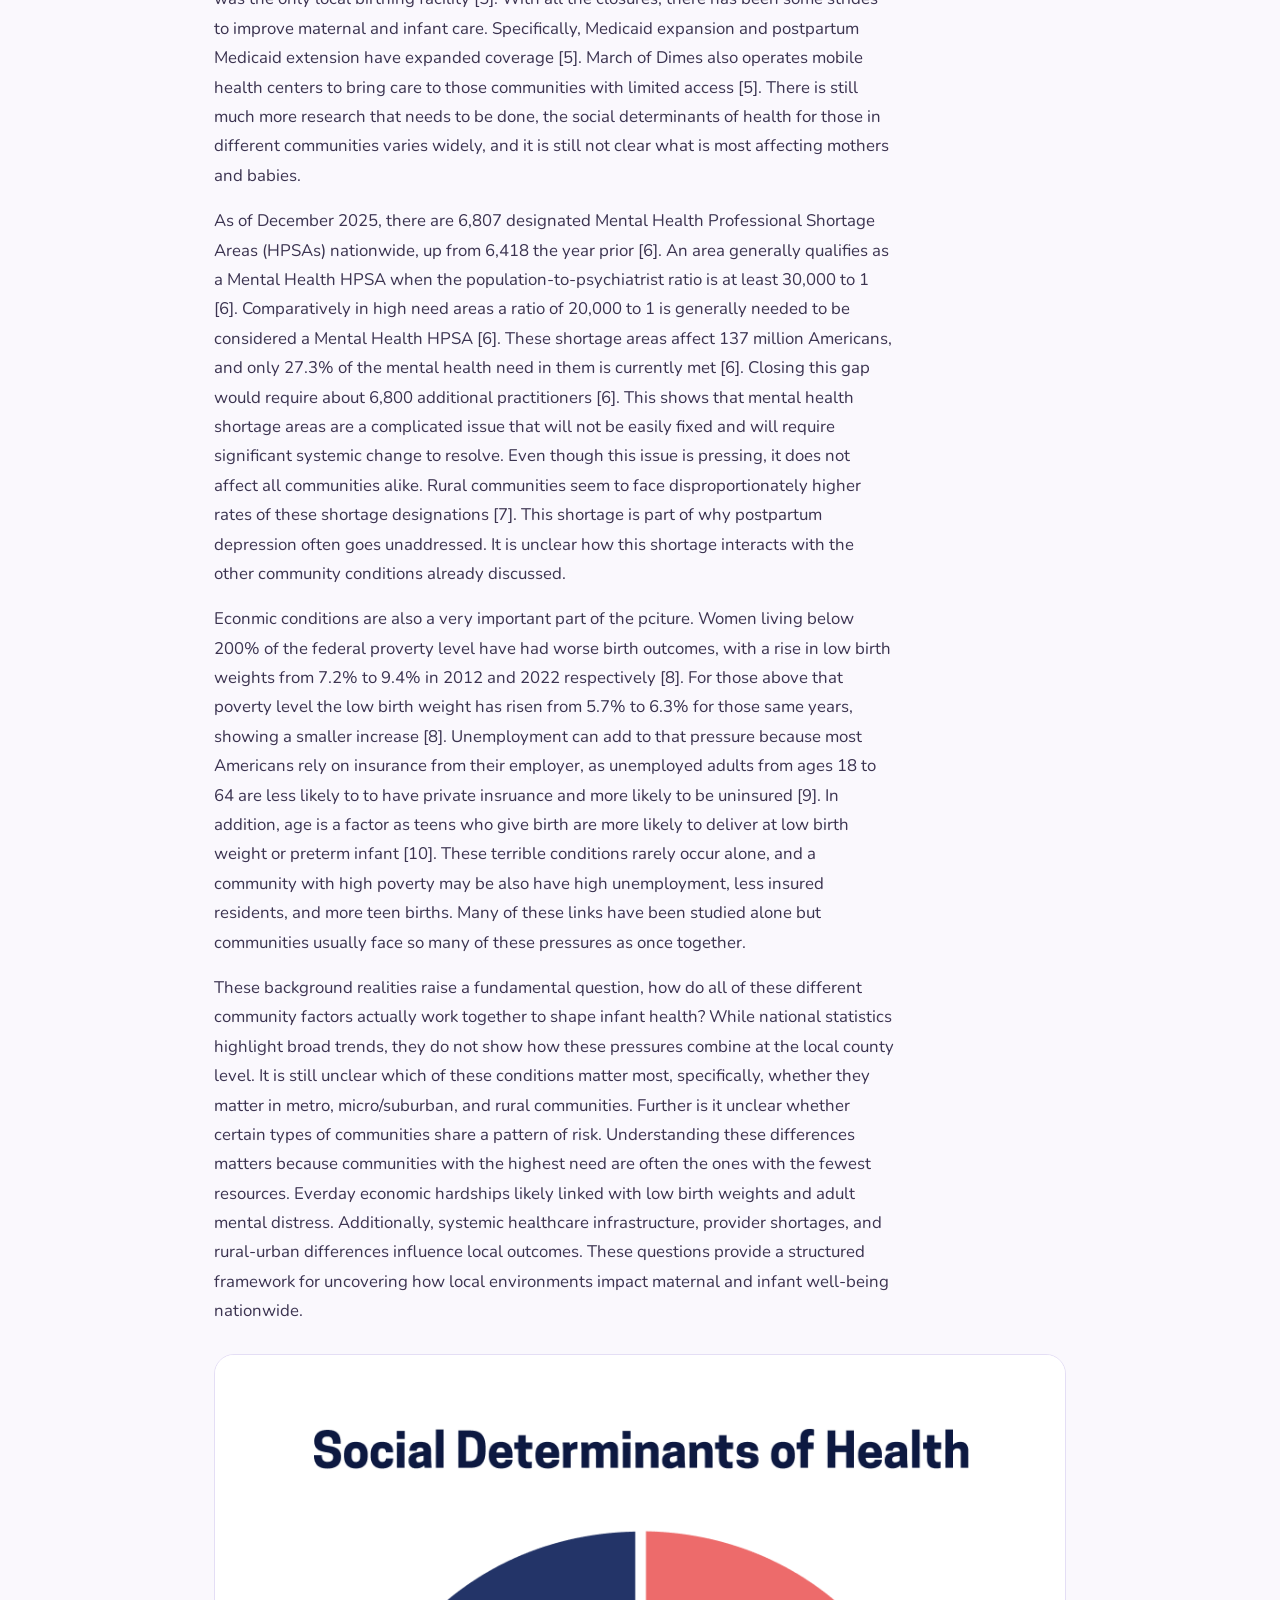
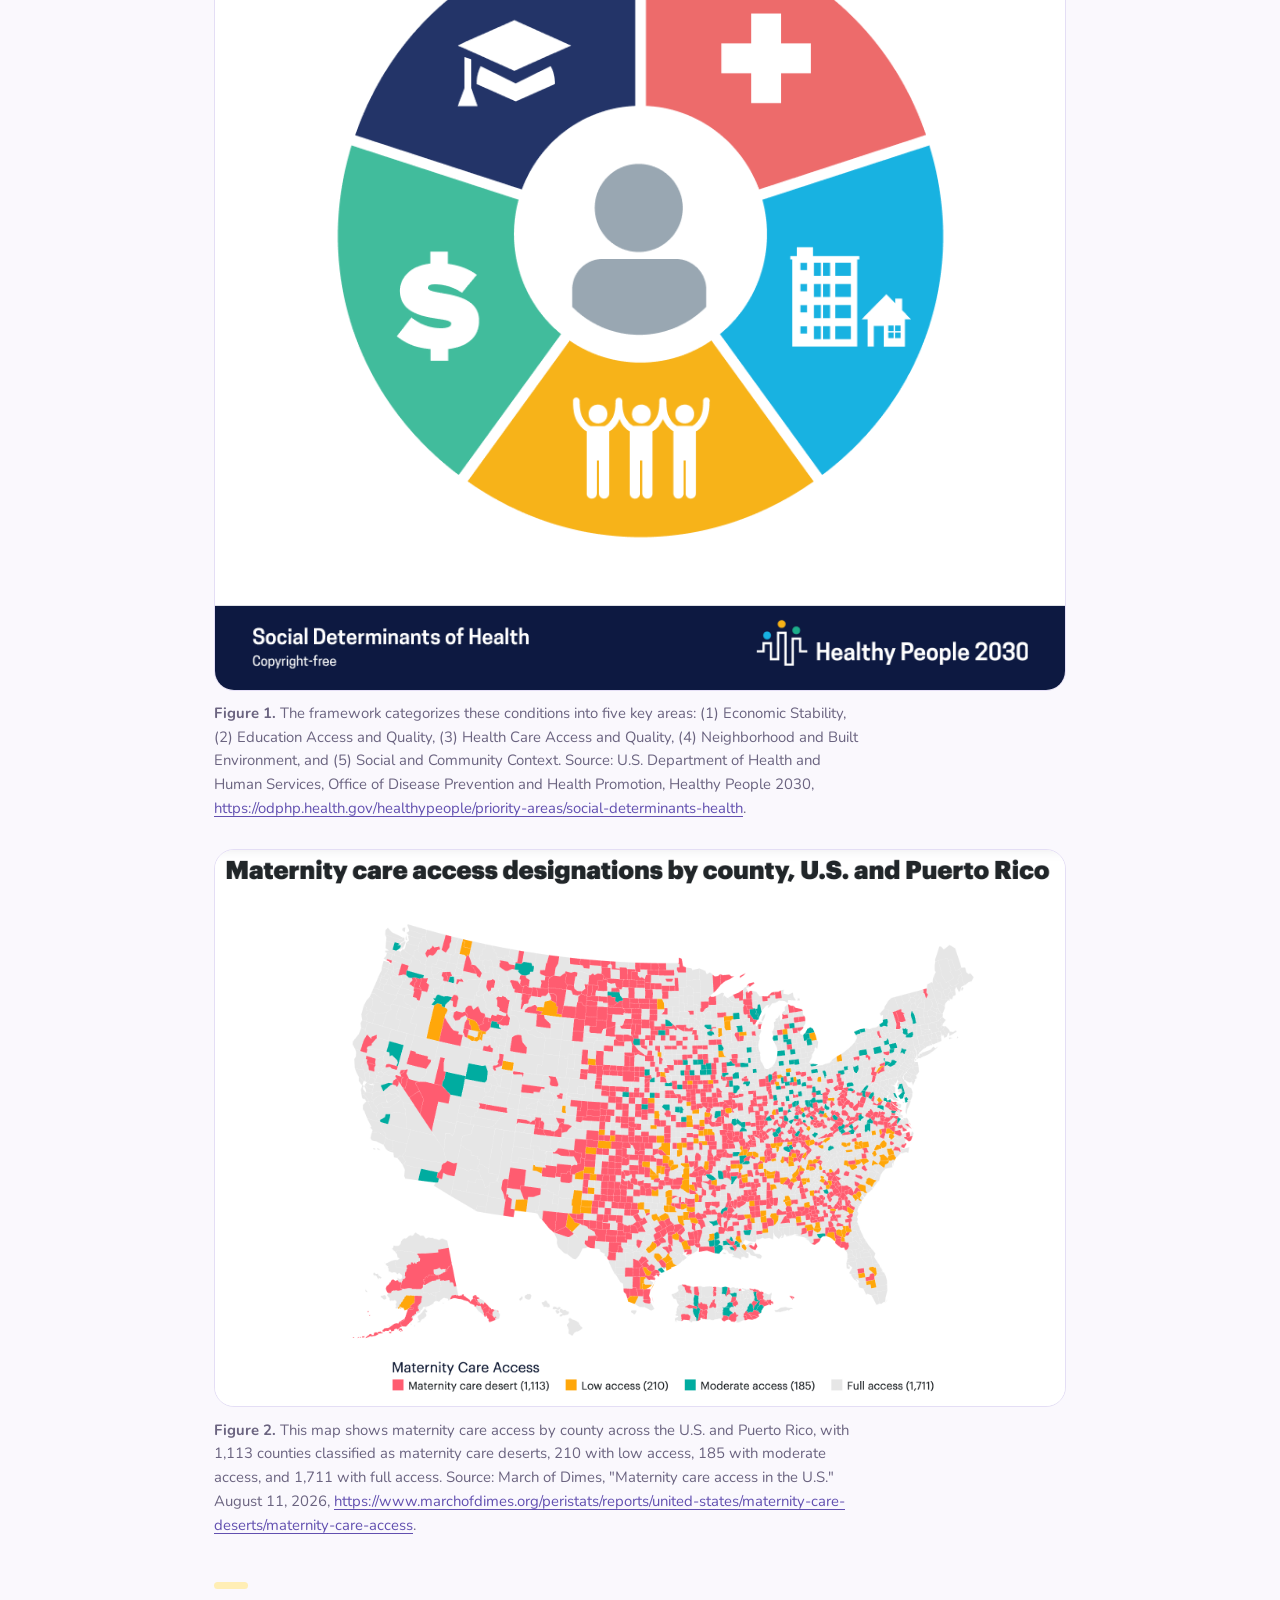
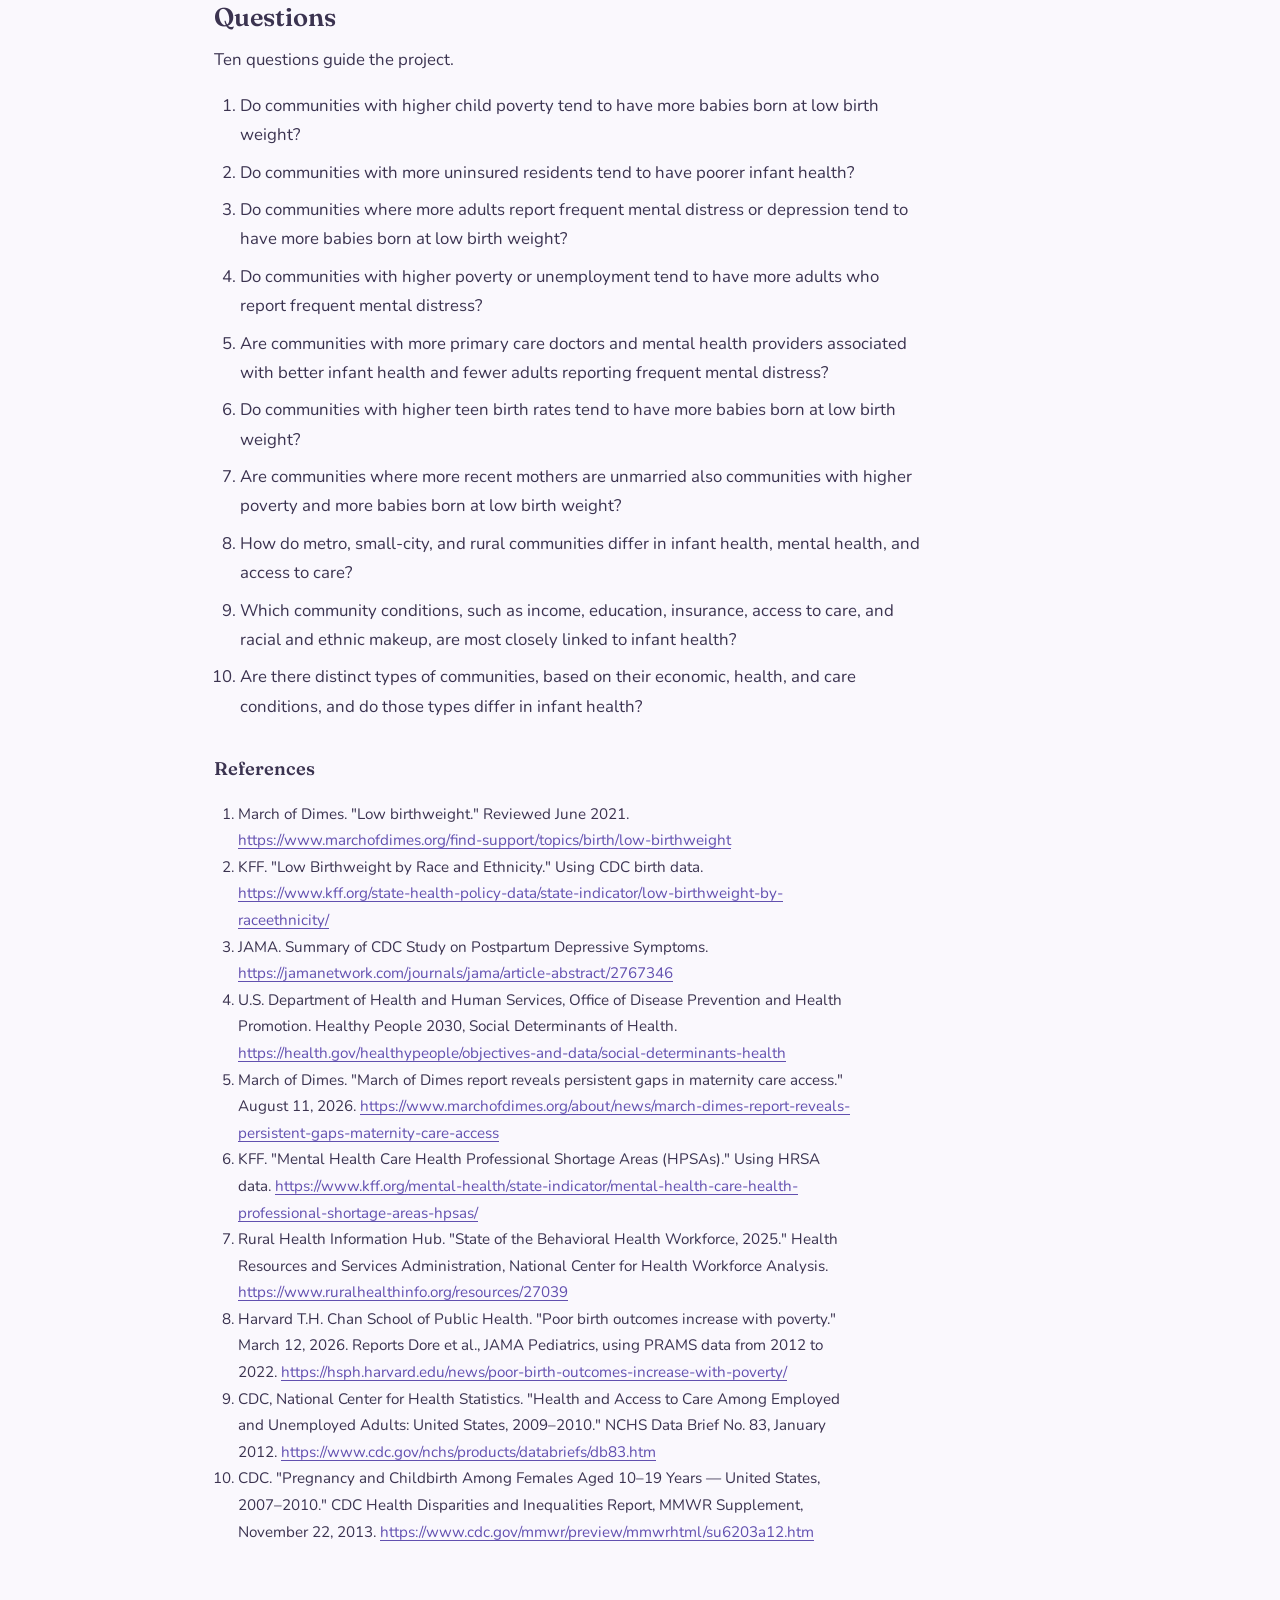
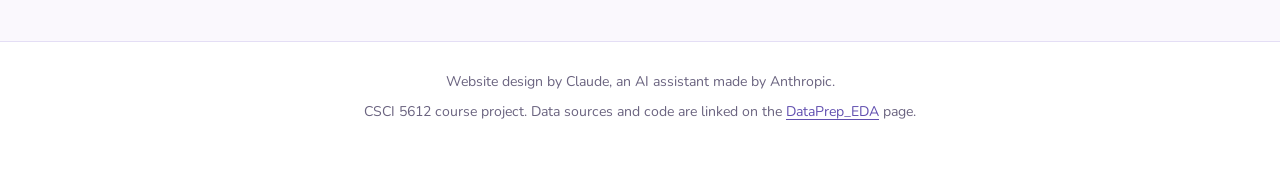
==== commit 1b58a06b: "Fix spelling errors and enhance clarity in index.html Corrected spelling errors and improved clarity" ====
--- a/index.html
+++ b/index.html
@@ -90,13 +90,17 @@
     fixed and will require significant systemic change to resolve. Even though this issue is pressing, it does not affect all communities 
     alike. Rural communities seem to face disproportionately higher rates of these shortage designations [7]. This shortage is part of why 
     postpartum depression often goes unaddressed. It is unclear how this shortage interacts with the other community conditions already discussed. </p>
+  <p> Econmic conditions are also a very important part of the pciture. Women living below 200% of the federal proverty level 
+  have had worse birth outcomes, with a rise in low birth weights from 7.2% to 9.4% in 2012 and 2022 respectively [8]. For those above that poverty level the low birth weight has risen from 5.7% to 6.3% for those same years, showing a smaller increase [8].
+  Unemployment can add to that pressure because most Americans rely on insurance from their employer, as unemployed adults from ages 18 to 64 are less likely to to have private insruance and more likely to be uninsured [9]. In addition, age is a factor as teens who give birth are more likely to deliver at low birth weight or preterm infant [10]. 
+  These terrible conditions rarely occur alone, and a community with high poverty may be also have high unemployment, less insured residents, and more teen births. Many of these links have been studied alone but communities usually face so many of these pressures as once together. </p>
   <p> These background realities raise a fundamental question, how do all of these different community factors actually work together to shape infant health? 
-    While national statistics highlight broad trends, they do not show how these pressures combine at the local county level. To figure out what is truly driving these disparities, robust U.S. county data must be examined through a data science lense using machine learning. 
-    Economic stress, healthcare access, mental health, and demographics all interact across different geographic areas in complex ways. Everday economic hardships likely correlate directly with low birth weights and adult mental distress. 
+    While national statistics highlight broad trends, they do not show how these pressures combine at the local county level. It is still unclear which of these conditions matter most, specifically, whether they matter in metro, micro/suburban, and rural communities. Further is it unclear whether certain types of communities share a pattern of risk. Understanding these differences matters because 
+    communities with the highest need are often the ones with the fewest resources. Everday economic hardships likely linked with low birth weights and adult mental distress. 
     Additionally, systemic healthcare infrastructure, provider shortages, and rural-urban differences influence local outcomes. 
-    Using more complex machine learning of multivariate models and clustering will help determine which specific conditions are most predictive of infant health.
-    The ten specific research questions guiding this research focus on many domains from socioeconomic stressors to community types. These questions provide a structured framework for uncovering how local environments impact maternal and infant well-being nationwide.
+  These questions provide a structured framework for uncovering how local environments impact maternal and infant well-being nationwide.
   </p>
+  
     <figure>
   <div class="figbox">
     <a href="images/intro_1.png"><img src="images/intro_1.png" alt="Healthy People 2030 framework showing five areas of social determinants of health" loading="lazy" onerror="this.closest('.figbox').classList.add('missing')"></a>
@@ -136,6 +140,9 @@
     <li>March of Dimes. "March of Dimes report reveals persistent gaps in maternity care access." August 11, 2026. <a href="https://www.marchofdimes.org/about/news/march-dimes-report-reveals-persistent-gaps-maternity-care-access" target="_blank">https://www.marchofdimes.org/about/news/march-dimes-report-reveals-persistent-gaps-maternity-care-access</a></li>
     <li>KFF. "Mental Health Care Health Professional Shortage Areas (HPSAs)." Using HRSA data. <a href="https://www.kff.org/mental-health/state-indicator/mental-health-care-health-professional-shortage-areas-hpsas/" target="_blank">https://www.kff.org/mental-health/state-indicator/mental-health-care-health-professional-shortage-areas-hpsas/</a></li>
     <li>Rural Health Information Hub. "State of the Behavioral Health Workforce, 2025." Health Resources and Services Administration, National Center for Health Workforce Analysis. <a href="https://www.ruralhealthinfo.org/resources/27039" target="_blank">https://www.ruralhealthinfo.org/resources/27039</a></li>
+      <li>Harvard T.H. Chan School of Public Health. "Poor birth outcomes increase with poverty." March 12, 2026. Reports Dore et al., JAMA Pediatrics, using PRAMS data from 2012 to 2022. <a href="https://hsph.harvard.edu/news/poor-birth-outcomes-increase-with-poverty/" target="_blank">https://hsph.harvard.edu/news/poor-birth-outcomes-increase-with-poverty/</a></li>
+    <li>CDC, National Center for Health Statistics. "Health and Access to Care Among Employed and Unemployed Adults: United States, 2009–2010." NCHS Data Brief No. 83, January 2012. <a href="https://www.cdc.gov/nchs/products/databriefs/db83.htm" target="_blank">https://www.cdc.gov/nchs/products/databriefs/db83.htm</a></li>
+    <li>CDC. "Pregnancy and Childbirth Among Females Aged 10–19 Years — United States, 2007–2010." CDC Health Disparities and Inequalities Report, MMWR Supplement, November 22, 2013. <a href="https://www.cdc.gov/mmwr/preview/mmwrhtml/su6203a12.htm" target="_blank">https://www.cdc.gov/mmwr/preview/mmwrhtml/su6203a12.htm</a></li>
   </ol>
 </div>
 </main>
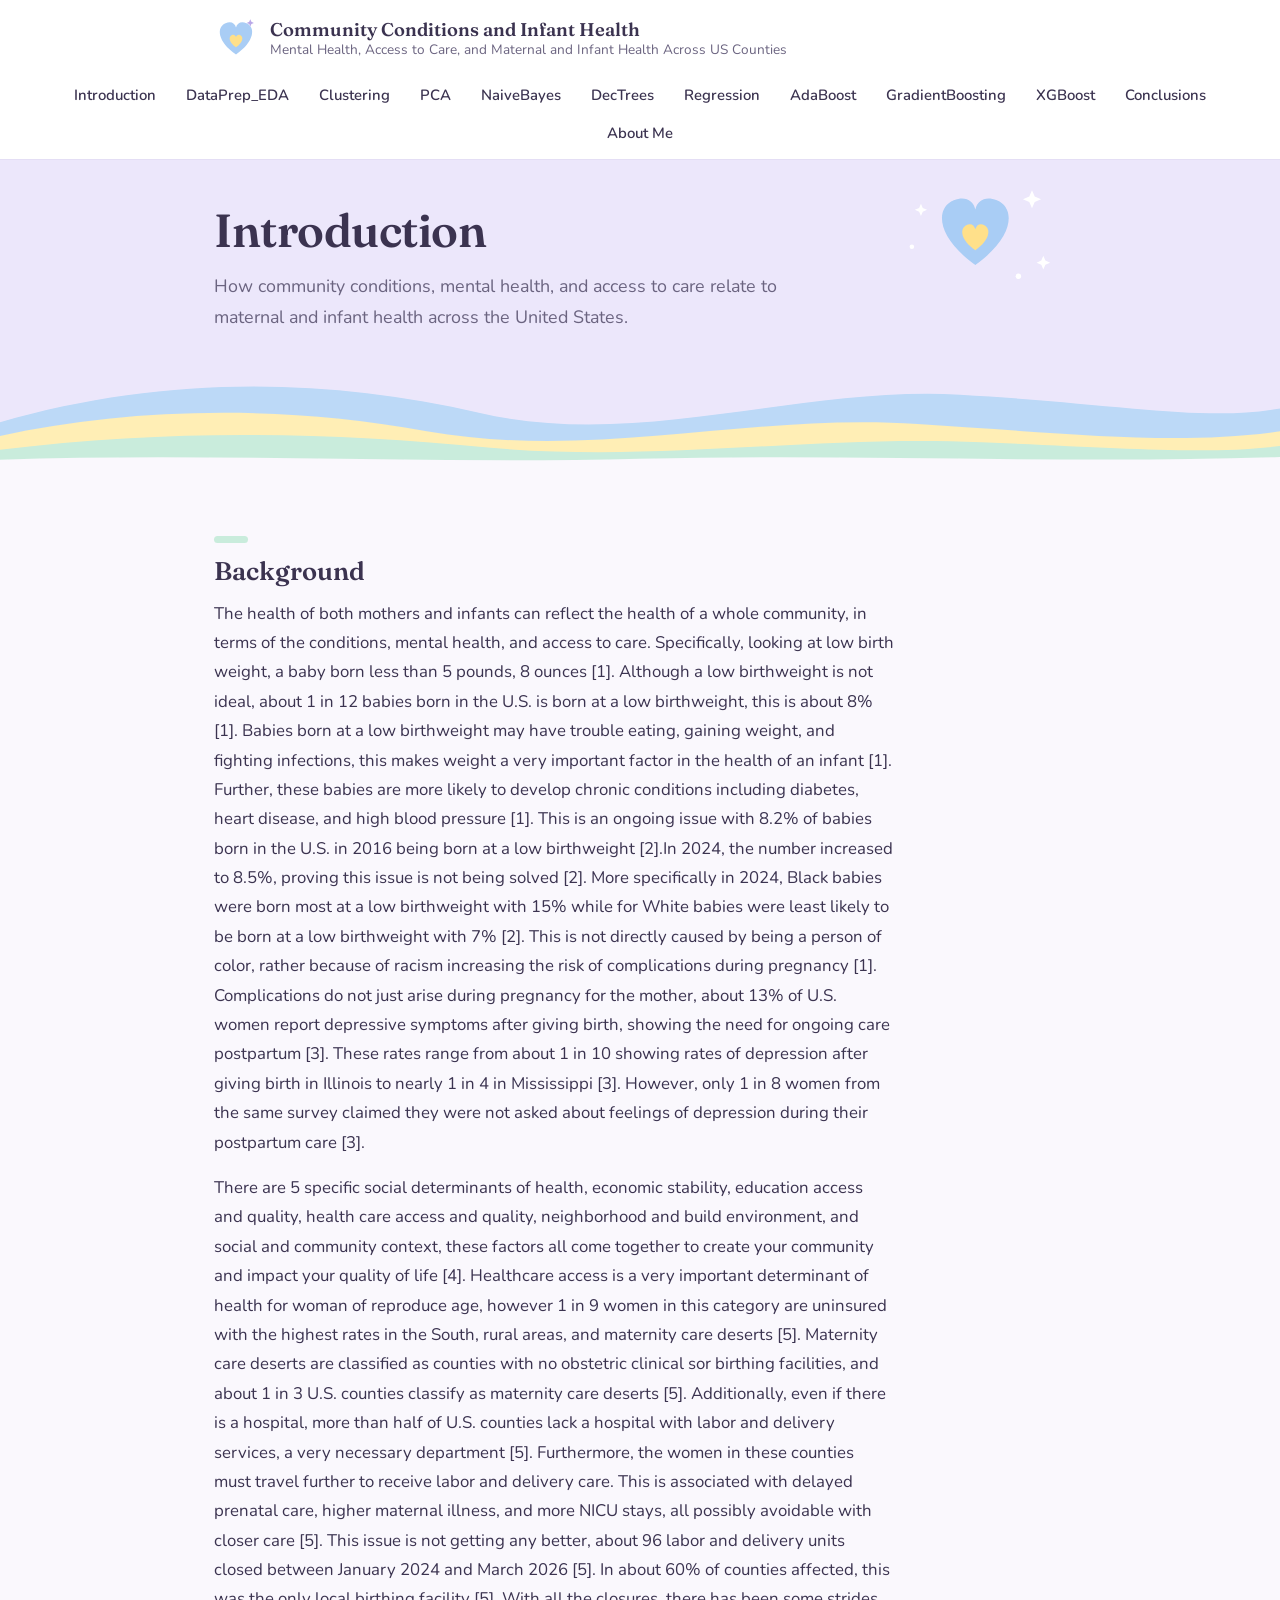
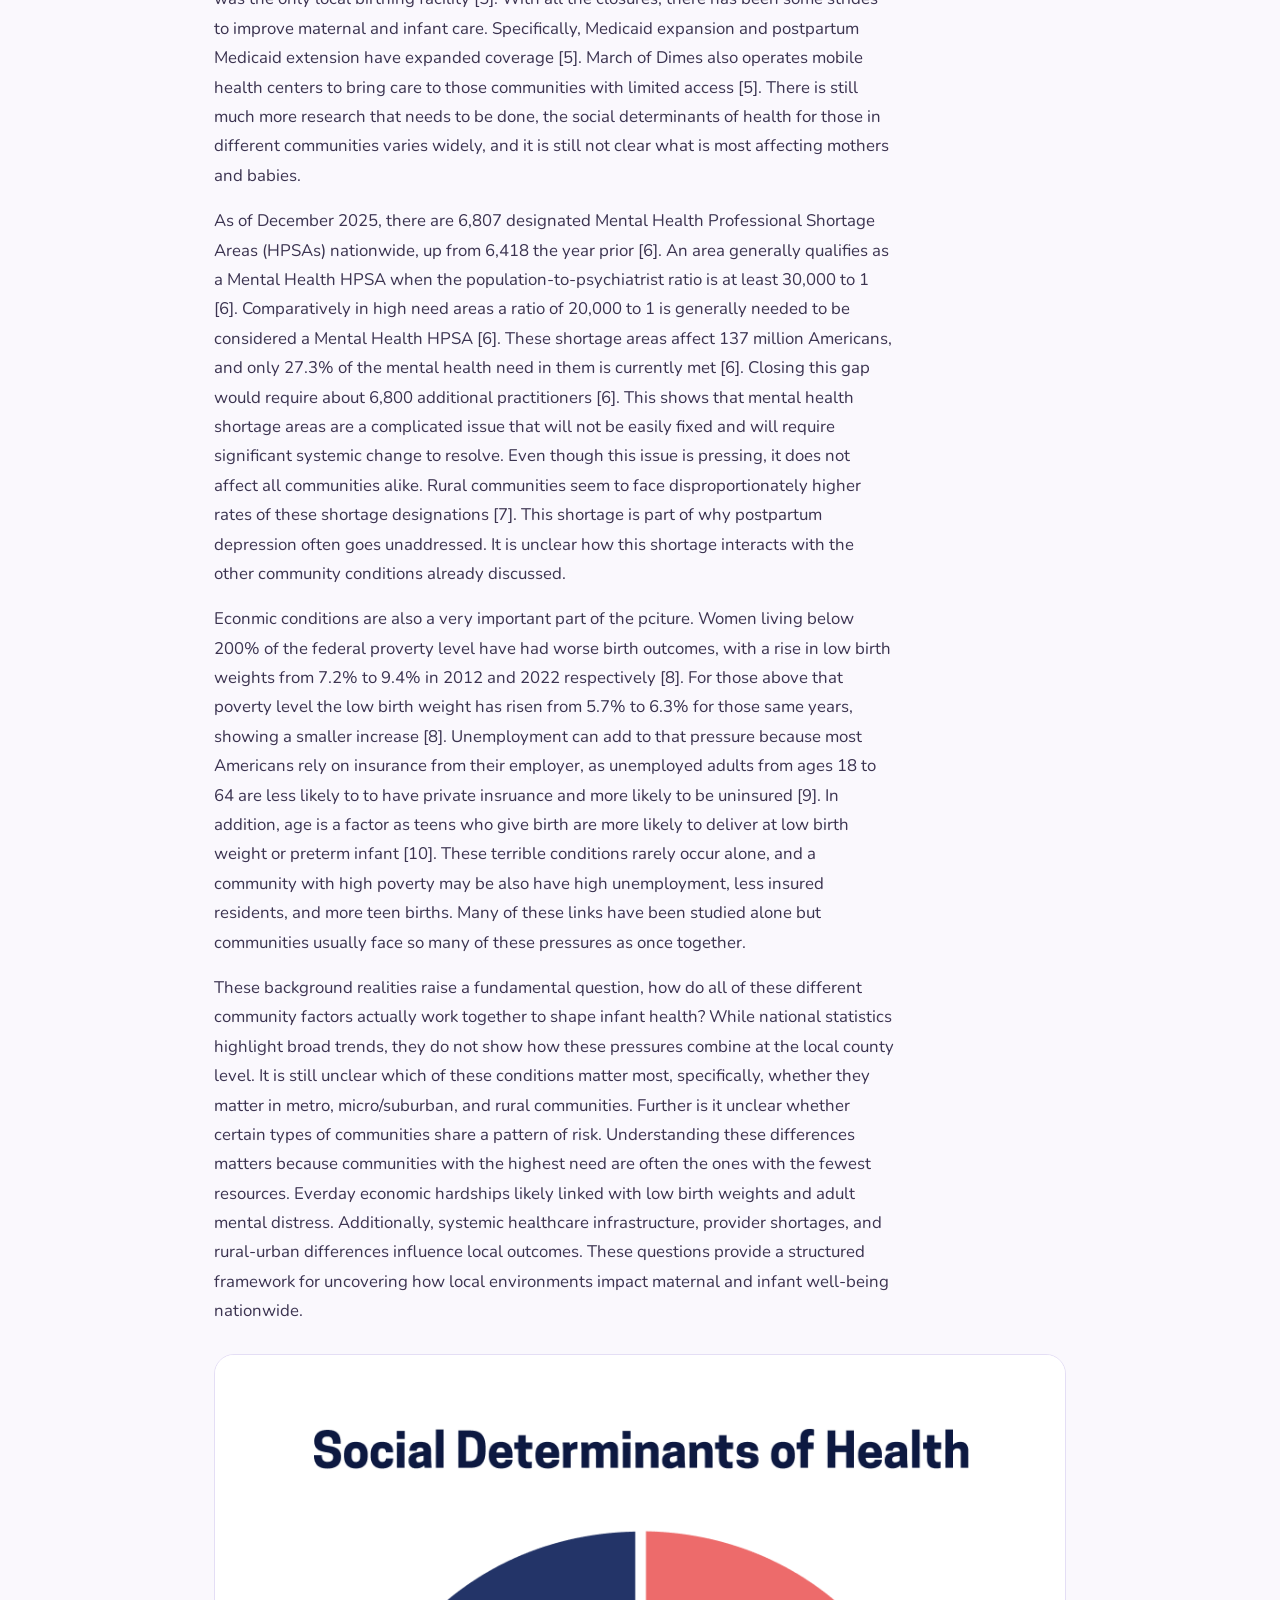
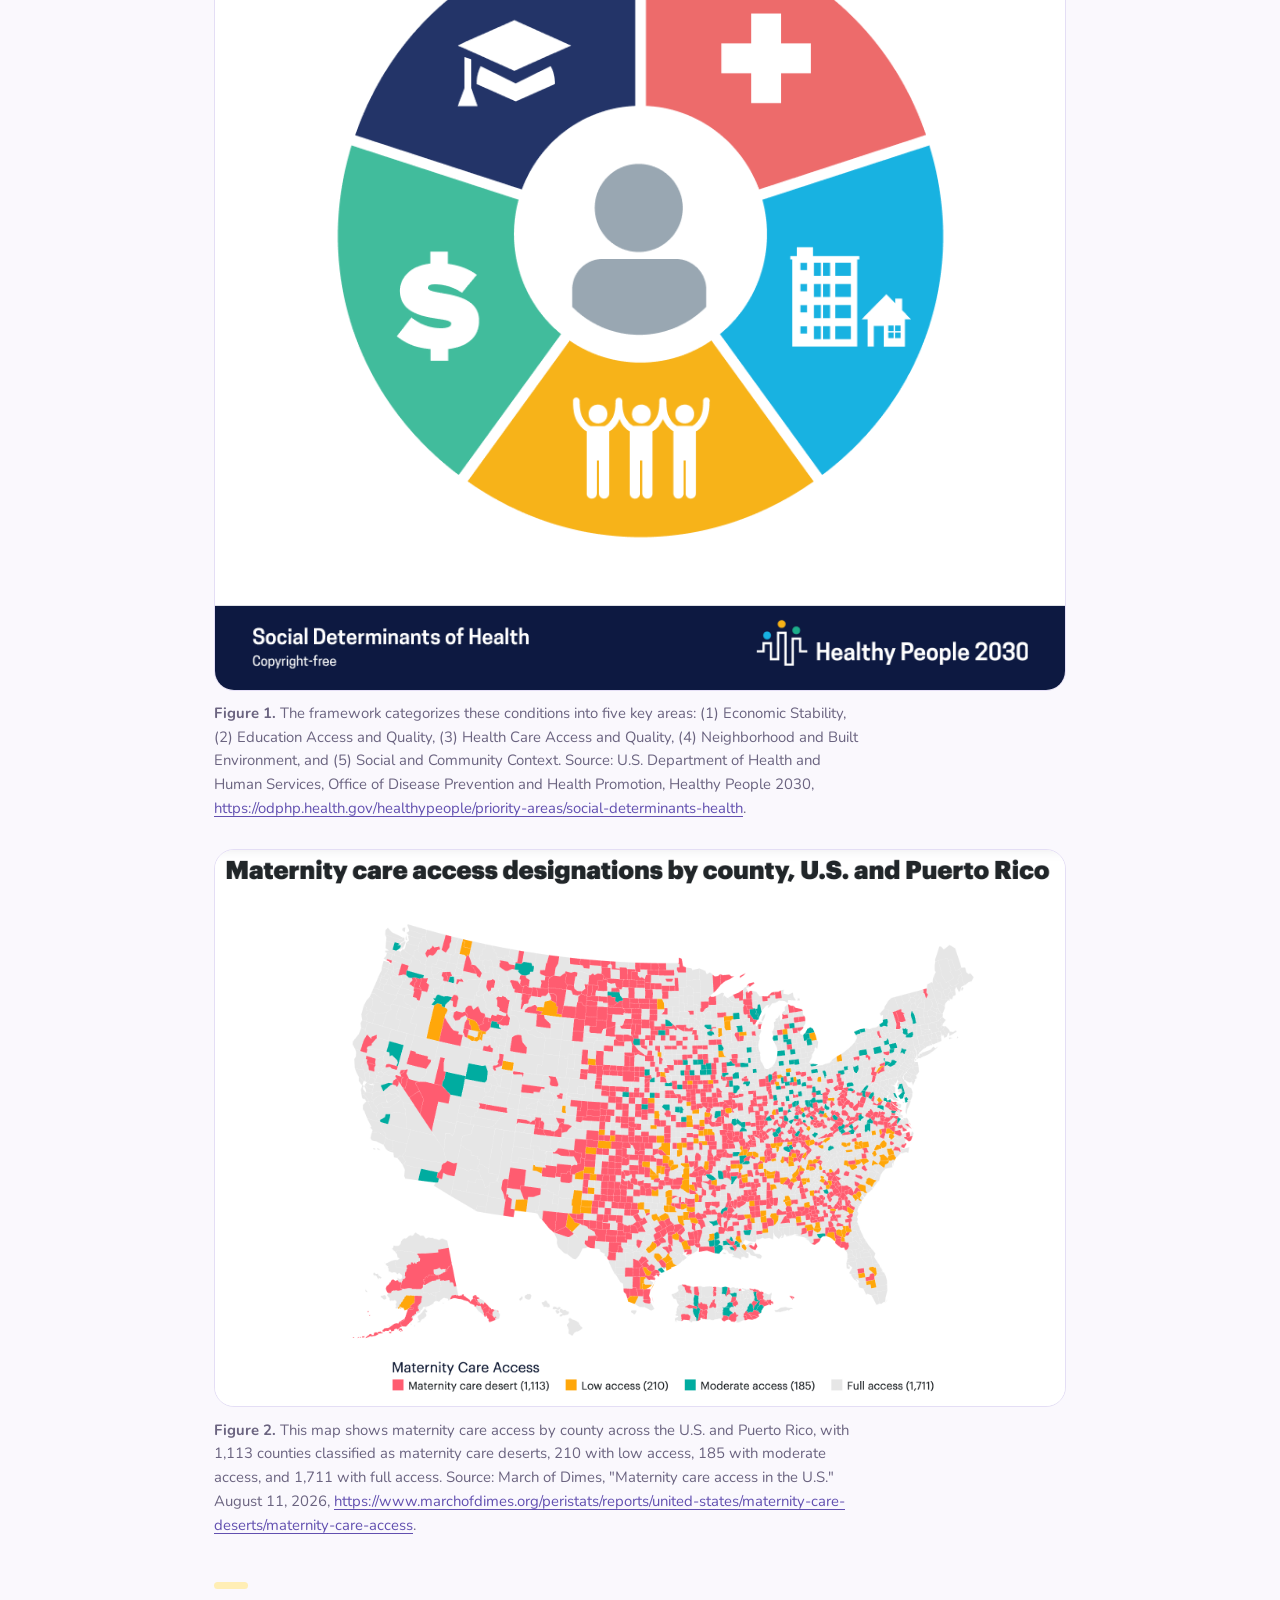
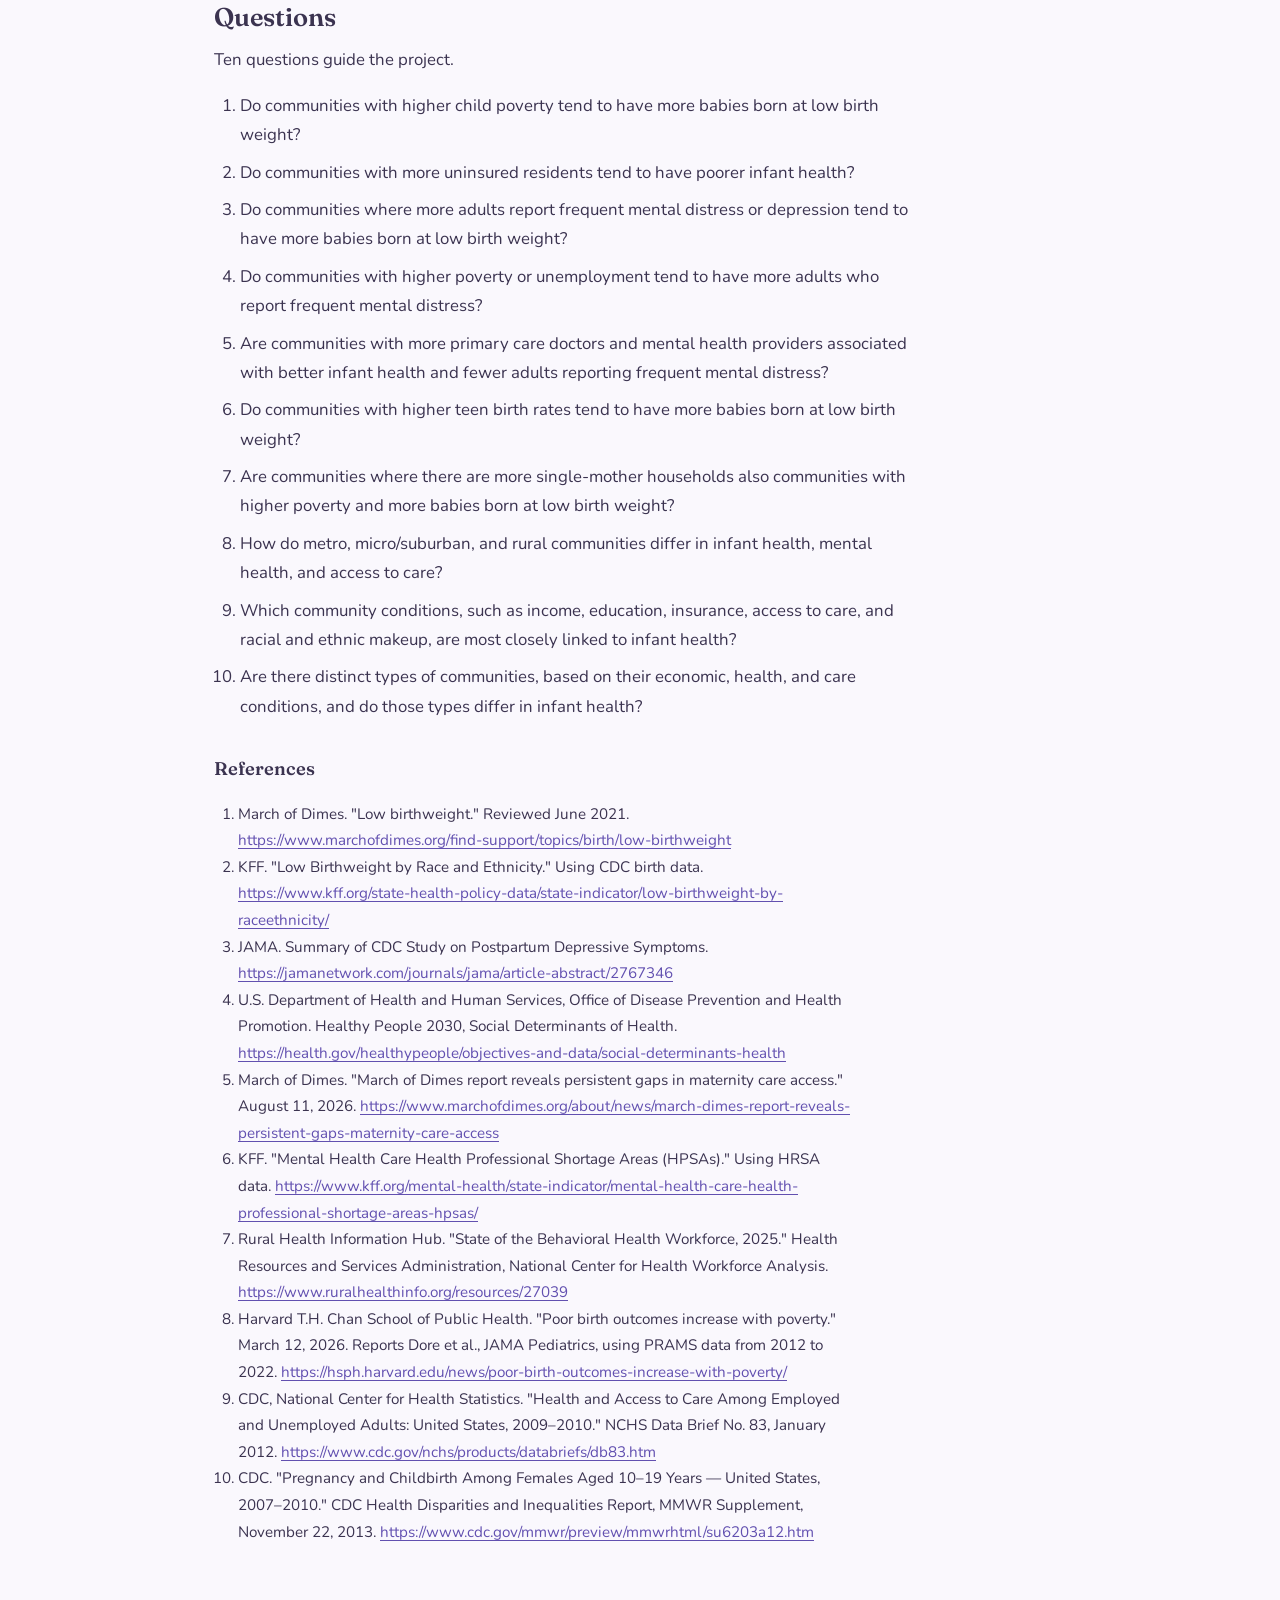
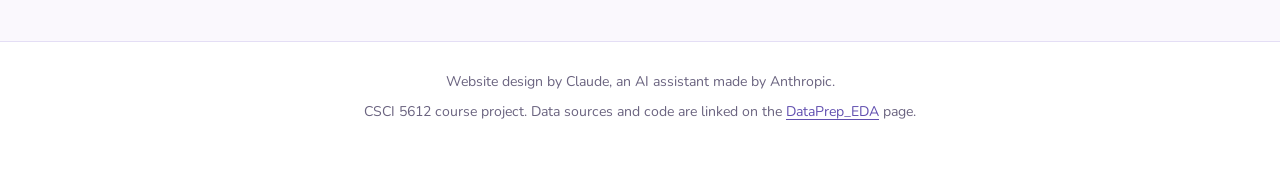
==== commit 4c7458e3: "Update index.html" ====
--- a/index.html
+++ b/index.html
@@ -125,8 +125,8 @@
       <li>Do communities with higher poverty or unemployment tend to have more adults who report frequent mental distress?</li>
       <li>Are communities with more primary care doctors and mental health providers associated with better infant health and fewer adults reporting frequent mental distress?</li>
       <li>Do communities with higher teen birth rates tend to have more babies born at low birth weight?</li>
-      <li>Are communities where more recent mothers are unmarried also communities with higher poverty and more babies born at low birth weight?</li>
-      <li>How do metro, small-city, and rural communities differ in infant health, mental health, and access to care?</li>
+      <li>Are communities where there are more single-mother households also communities with higher poverty and more babies born at low birth weight?</li>
+      <li>How do metro, micro/suburban, and rural communities differ in infant health, mental health, and access to care?</li>
       <li>Which community conditions, such as income, education, insurance, access to care, and racial and ethnic makeup, are most closely linked to infant health?</li>
       <li>Are there distinct types of communities, based on their economic, health, and care conditions, and do those types differ in infant health?</li>
     </ol>
